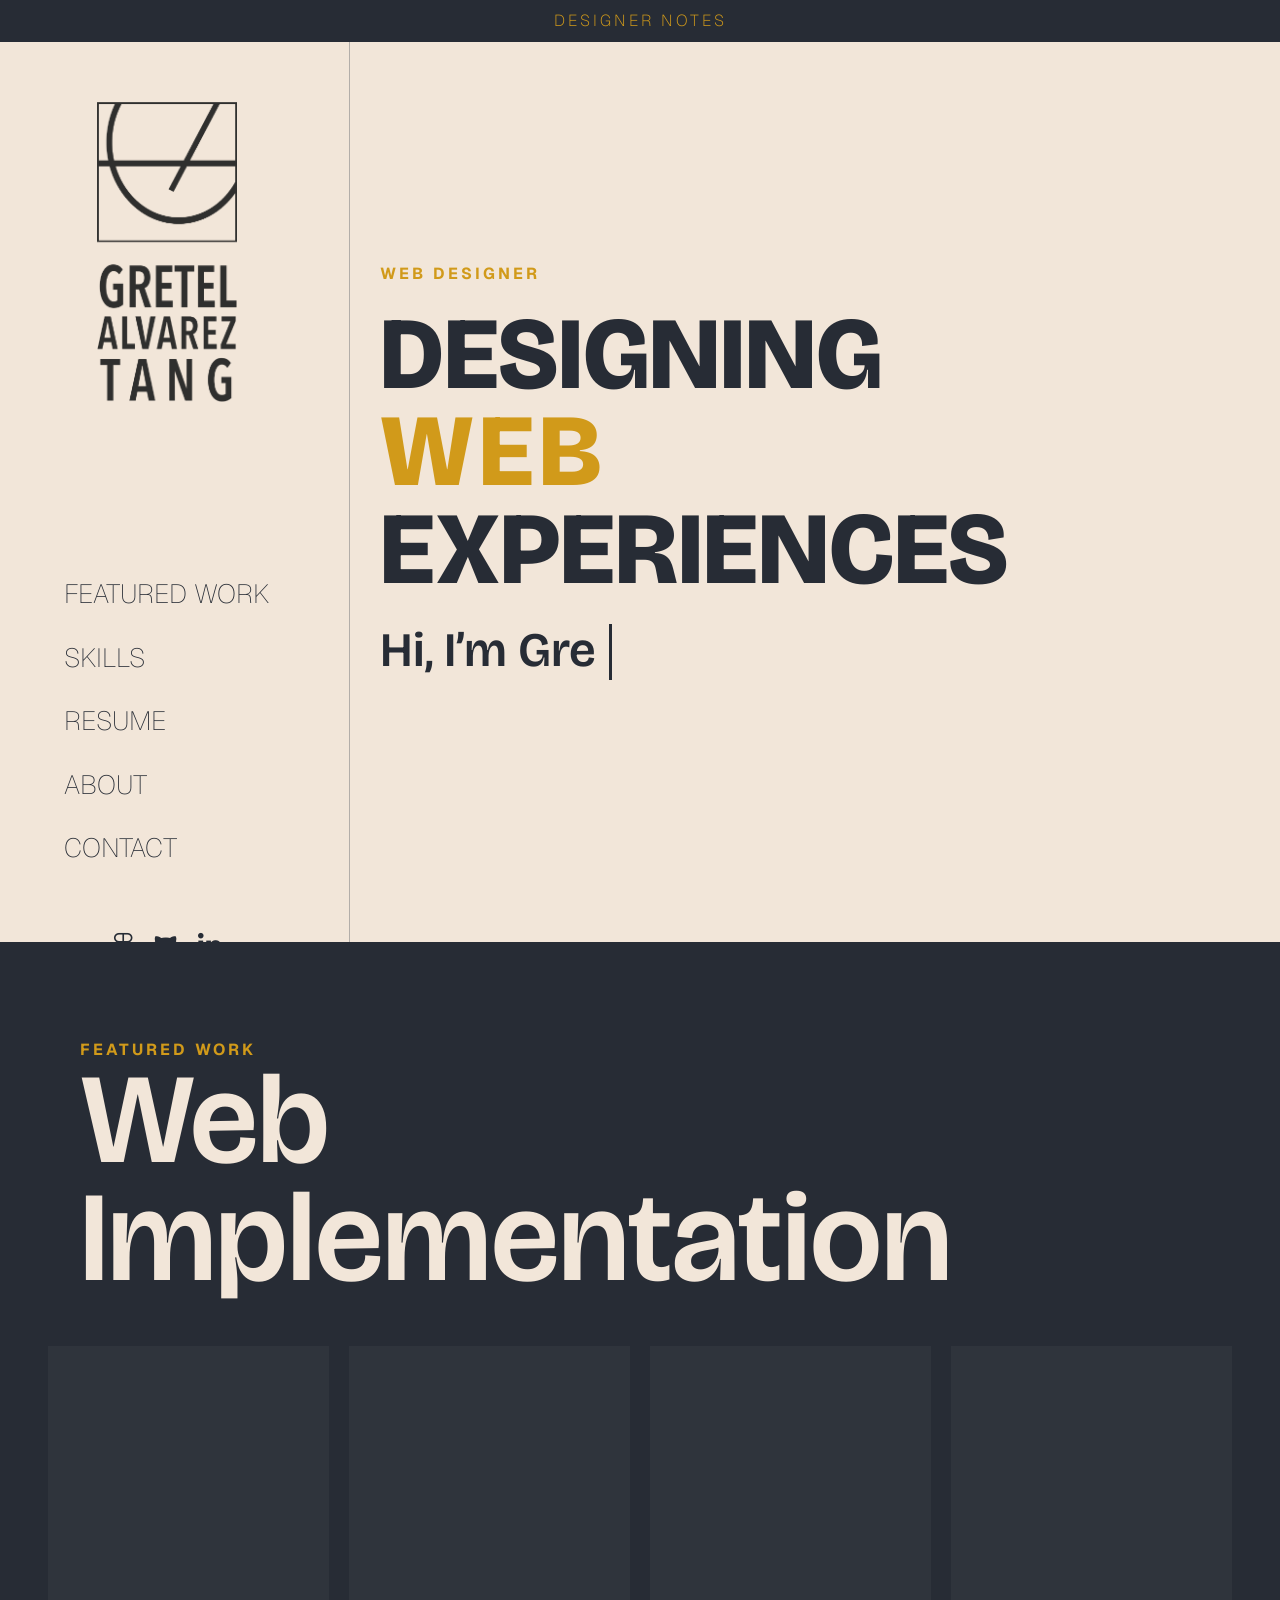
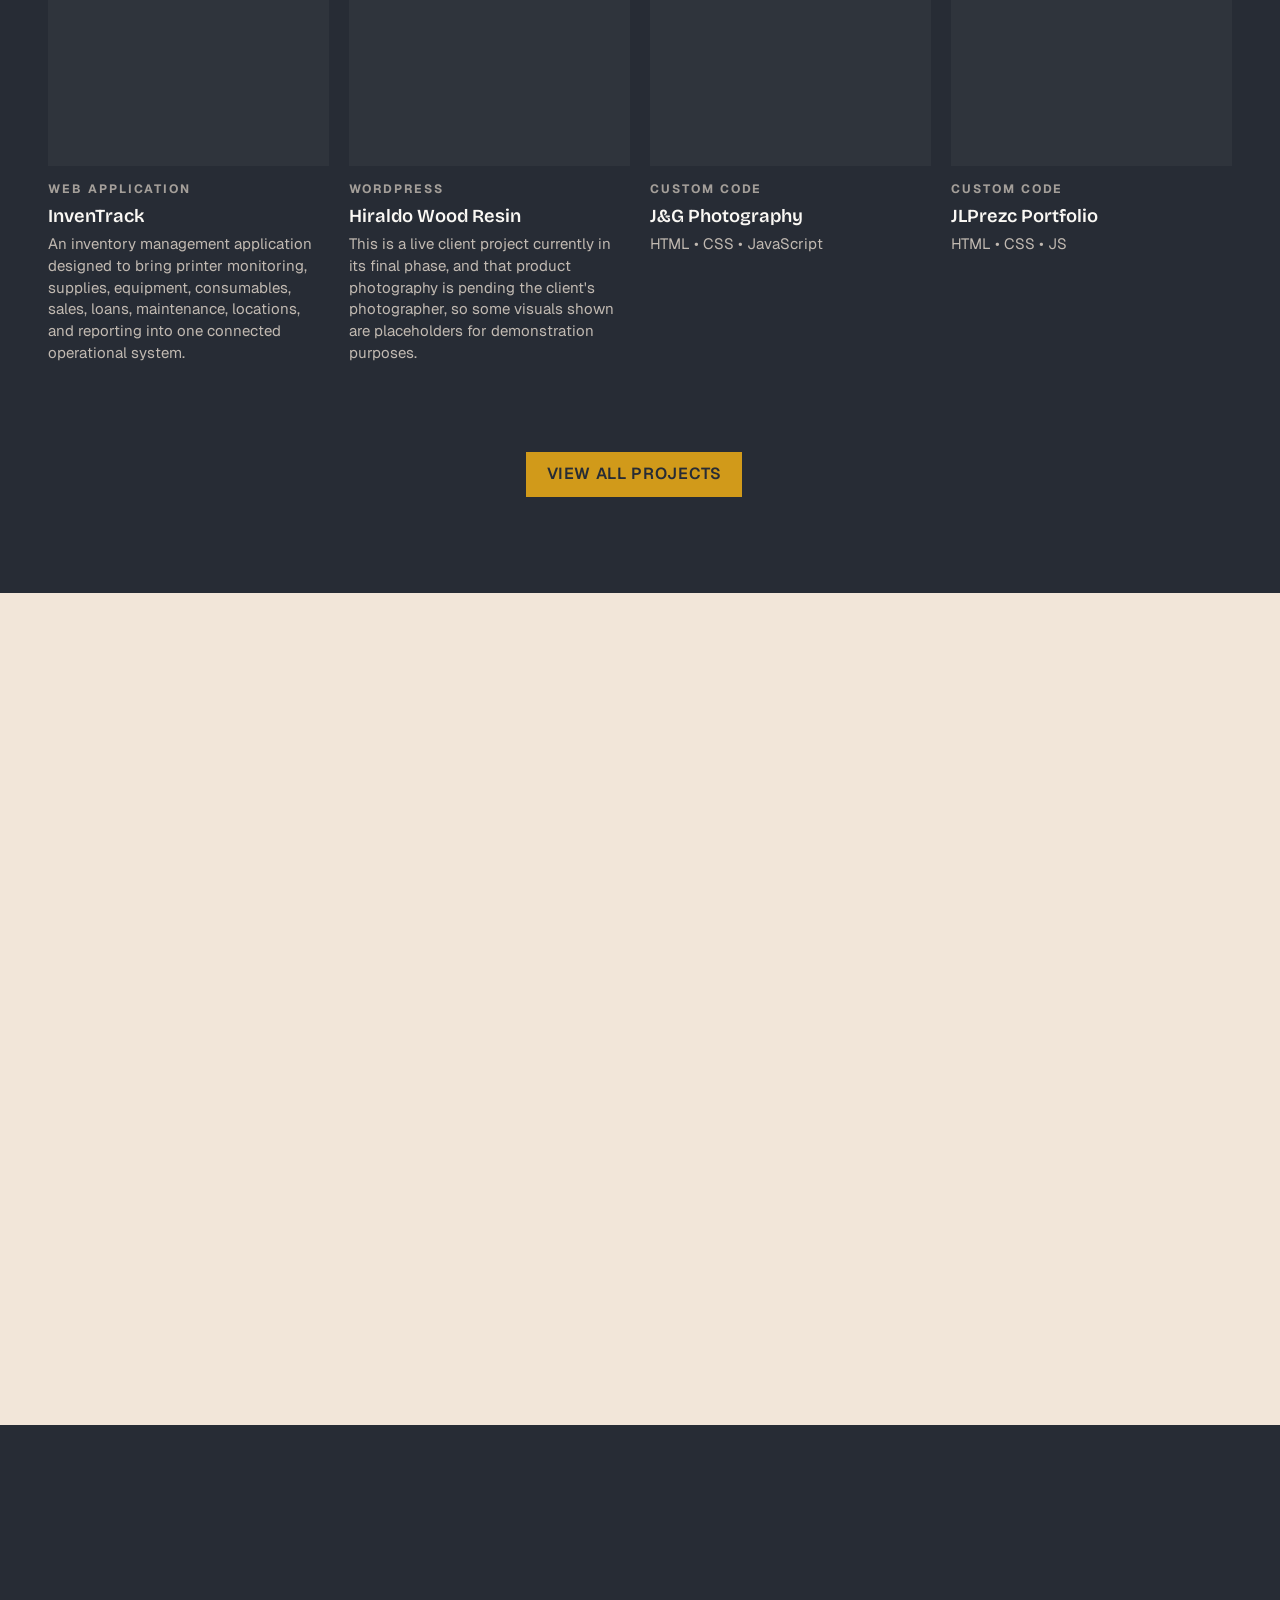
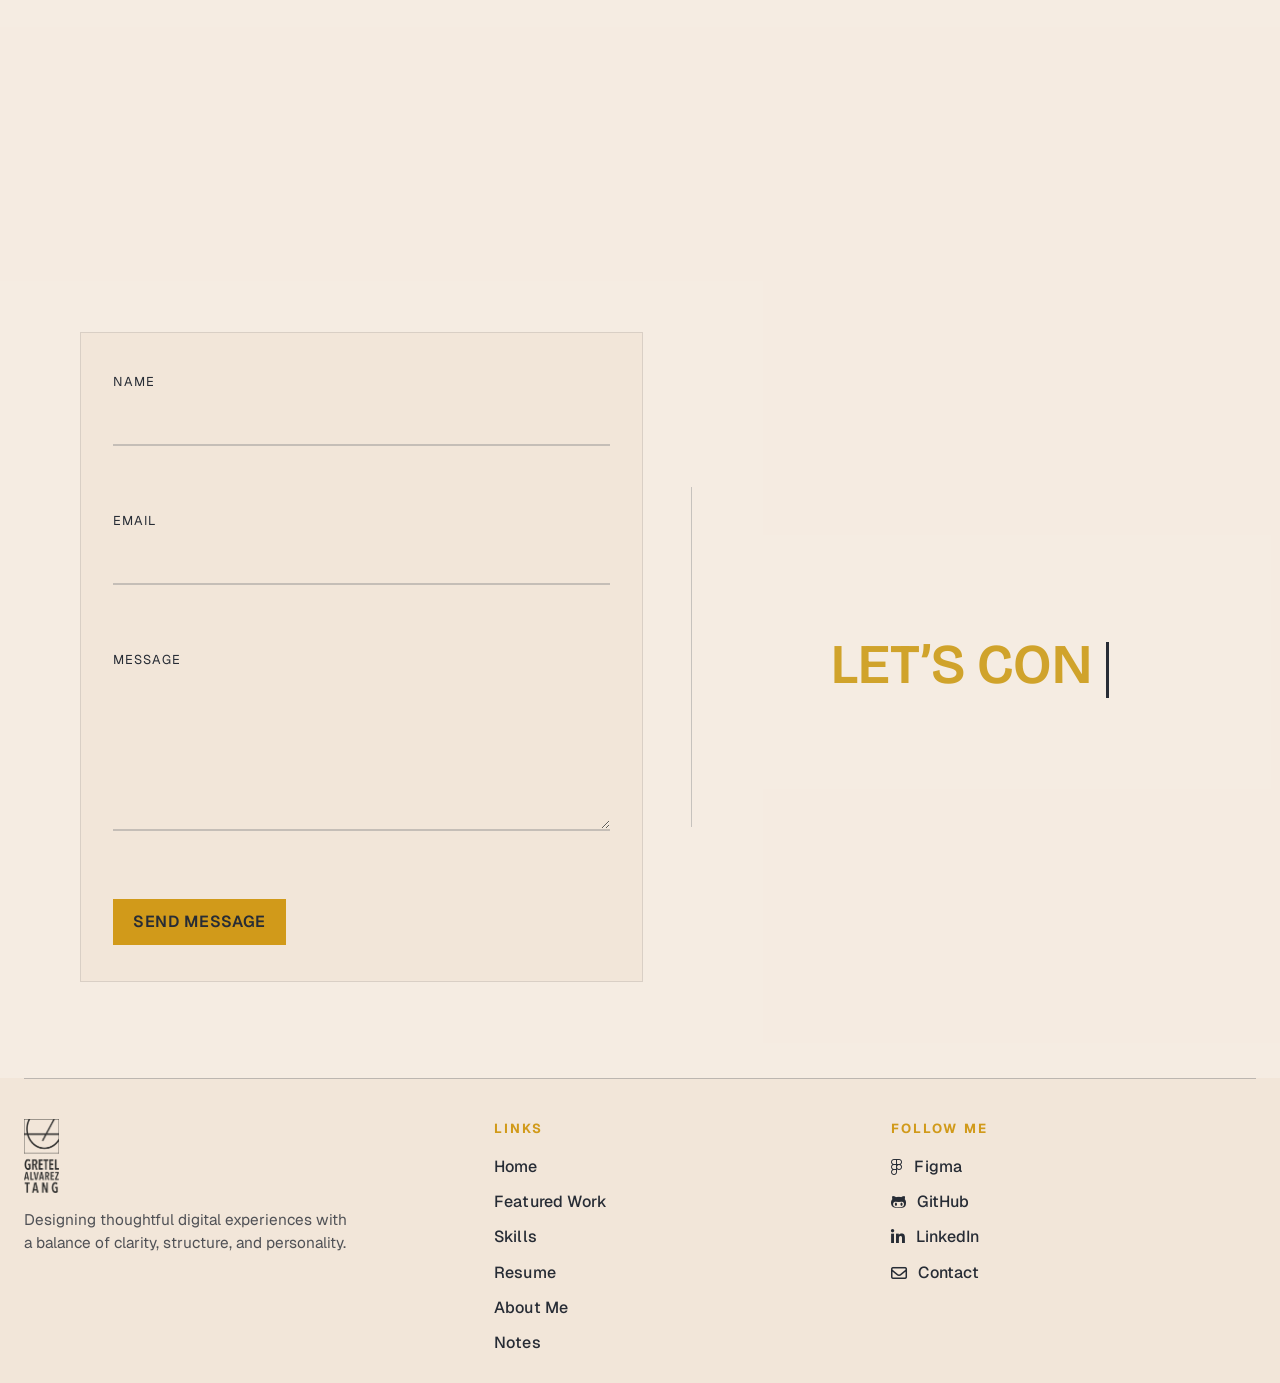
==== index.html @ 9202243c "testimonials" ====
<!DOCTYPE html>
<html lang="en">

<head>
  <meta charset="UTF-8" />
   <meta name="viewport" content="width=device-width, initial-scale=1.0" />
   <meta name="google-site-verification" content="RTpMOP6rSgO3T47Cy-ySAzgArwTyP1rlOGrGDDT1LrA" />
<!-- Google tag (gtag.js) -->
<script async src="https://www.googletagmanager.com/gtag/js?id=G-BYEHMP81Y0"></script>
<script>
  window.dataLayer = window.dataLayer || [];
  function gtag(){dataLayer.push(arguments);}
  gtag('js', new Date());

  gtag('config', 'G-BYEHMP81Y0');
</script>

  <title>Gretel Alvarez Tang - Graphic Designer Portfolio</title>
 

  <link href="https://cdn.jsdelivr.net/npm/bootstrap@5.3.3/dist/css/bootstrap.min.css" rel="stylesheet" />
  <link href="https://cdn.jsdelivr.net/npm/aos@2.3.4/dist/aos.css" rel="stylesheet">
  <link rel="stylesheet" href="https://cdnjs.cloudflare.com/ajax/libs/font-awesome/6.5.1/css/all.min.css">
  <link href="https://fonts.googleapis.com/css2?family=Courier+Prime&display=swap" rel="stylesheet">


  

  <link rel="preconnect" href="https://fonts.googleapis.com">
  <link rel="preconnect" href="https://fonts.gstatic.com" crossorigin>
  <link href="https://fonts.googleapis.com/css2?family=Bricolage+Grotesque:wght@400;600;700&family=Geist:wght@400;600;700&display=swap" rel="stylesheet">
  <link href="https://fonts.googleapis.com/css2?family=Karla:wght@400;600;700&family=Inconsolata:wght@400;600&display=swap" rel="stylesheet">
  <link rel="stylesheet" href="https://cdn.jsdelivr.net/npm/@fancyapps/ui/dist/fancybox.css">
  <link rel="stylesheet" href="styles.css" />


  <script>
    if (localStorage.getItem('theme') !== 'brand') {
      document.documentElement.classList.remove('brand-mode');
    } else {
      document.documentElement.classList.add('brand-mode');
    }
  </script>
</head> 

<body class="home-page">
   <div id="top_bar" class="py-2.5 px-6 ">
    <a href="d_notes.html" class="m_text d-flex max-w-7xl text-xs mx-auto flex items-center gap-4 justify-center"  id="link_note">
      designer notes
    </a>
  </div>

  <!-- Shared mobile / secondary header -->
  <div id="header-container"></div>
  
  <section id="intro" class="d-flex">
    <!-- Desktop-only sidebar -->
    <aside id="menu_dtk" data-aos="fade-right" data-aos-delay="500" aria-label="Homepage sidebar navigation">
      <div class="div_menu_home">
        <div id="logo_container" class="logo-mosaic ">
          <img class="logo-color" src="images/logo-color.png" alt="">
          <img id="img_logo" class="logo-base" src="images/logoBW.png" alt="Gretel Alvarez Tang logo">
          
        </div>

        <section class="sec_menu">
          <a class="nav-link m_text mosaic_btn" href="index.html?section=projects">Featured Work</a>
          <a class="nav-link m_text mosaic_btn" href="index.html?section=skills">skills</a>
          <a class="nav-link m_text mosaic_btn" href="resume.html">resume</a>
          <a class="nav-link m_text mosaic_btn" href="about.html">about</a>
          <a class="nav-link m_text mosaic_btn" href="index.html?section=contact">contact</a>
        </section>

        <div class="sec_menu22">
          <a class="nav-link m_text" href="https://figma.com/@gatang17" target="_blank" aria-label="Figma profile"><i class="fa-brands fa-figma"></i></a>
          <a class="nav-link m_text" href="https://github.com/gatang17" target="_blank" aria-label="GitHub profile"><i class="fa-brands fa-github-alt"></i></a>
          <a class="nav-link m_text" href="https://www.linkedin.com/in/grete88/" target="_blank" aria-label="LinkedIn profile"><i class="fa-brands fa-linkedin-in"></i></a>
        </div>
      </div>
    </aside>

    <div  data-aos="fade-up" data-aos-delay="500"  class="cont_index">
      <div class="con_hero">
        <div  class="con_hero_sub">
          <span class="text-xs my-4 uppercase">Web Designer</span>

          <h1 class="mb-4 softColor text-start hero-title">
            <span class="block">Designing</span>
            <span class="text-enfasis block">Web</span>
            <span class="block">Experiences</span>
          </h1>
          <div class="chat_hero softColor">
            <h2>
              <span id="typewriter_hero"></span>
              <span class="cursor"></span>
            </h2>
          </div>
        </div>
      </div>
    </div>
  </section>

  <!-- PROJECTS -->
  <section id="projects" class="content">
    <div class="projects-shell" data-aos="fade-up">

      <div class="section-split-head t-border" data-aos="fade-up">
        <div>
          <span class="text-xs uppercase">Featured Work</span>
          <h2 class="title">Web
            Implementation</h2>
        </div>
      
      </div>

      <div id="p_container">
        <div id="projects-grid" class="projects-featured-grid"></div>
      </div>

      <div class="projects-cta text-center">
        <a href="projects.html" class="projects-btn btn text-xs">View All Projects</a>
      </div>
    </div>
  </section>

  <!-- SKILLS -->
   <!--
  
  <section id="skills" class="content">
    <div class="t-border" data-aos="fade-up">
      <span class="text-xs uppercase">Skills</span>
      <h2 id="lnk_skills" class="title">My Tool Box</h2>
    </div>

    <div class="skills-grid">
      <div class="skill active" data-title="graphic">
        <div class="skill-overlay"></div>
        <div class="skill-inner"></div>
      </div>

      <div class="skill" data-title="html">
        <div class="skill-overlay"></div>
        <div class="skill-inner"></div>
      </div>

      <div class="skill" data-title="uiux">
        <div class="skill-overlay"></div>
        <div class="skill-inner"></div>
      </div>
    </div>
  </section>
-->


  <!-- THINKING BEHIND THE VISUAL -->
      <!--
  <section id="thinking" class="thinking-section content">
    <div class="thinking-inner">
      
      <div class="thinking-copy" data-aos="fade-up">
        <span class="text-xs uppercase">Beyond the interface</span>
        <h2>The thinking<br>behind the visual.</h2>
        <p>
          Every project begins with understanding, structure, and intention.
          I use research, hierarchy, visual direction, and small details to turn
          ideas into meaningful web experiences.
        </p>
      </div>
  
      <div class="thinking-process" data-aos="fade-up" data-aos-delay="100">
        <div class="process-step">
          <span>01</span>
          <h3>Understand</h3>
          <p>Research, goals, and the big picture.</p>
        </div>
  
        <div class="process-arrow">→</div>
  
        <div class="process-step">
          <span>02</span>
          <h3>Structure</h3>
          <p>Content, flow, and hierarchy.</p>
        </div>
  
        <div class="process-arrow">→</div>
  
        <div class="process-step">
          <span>03</span>
          <h3>Visualize</h3>
          <p>Look, feel, and interaction.</p>
        </div>
  
        <div class="process-arrow">→</div>
  
        <div class="process-step">
          <span>04</span>
          <h3>Refine</h3>
          <p>Testing, details, and final polish.</p>
        </div>
      </div>
  
      <div class="thinking-links" data-aos="fade-up" data-aos-delay="200">
        <a href="about.html" class="thinking-link">
          About Me <span>→</span>
        </a>
  
        <a href="resume.html" class="thinking-link">
          Resume <span>→</span>
        </a>
      </div>
  
    </div>
  </section>
-->
  
  <!-- VISUAL NOTES --> 
   <!--
  <section id="visual-notes" class="visual-notes-section content"> 
    <div class="visual-notes-shell" data-aos="fade-up"> 
      
      <div class="section-split-head visual-notes-head"> 
        <div class="section-title-wrap"> 
          <span class="text-xs uppercase">Supporting visual practice</span> 
          <h2 class="title">Visual Notes</h2> 
        </div> 
        <p>A small collection of typography, branding, photography, and graphic fragments that support my broader visual thinking.</p> 
      </div> 
  
      <div class="visual-notes-masonry"> 
        <a class="visual-note" href="images/visual/poster.png" data-fancybox="visual-notes" data-caption="Movie Poster 2027 Editorial Design Experimentation"> 
          <img src="images/visual/poster.png" alt="Derby poster design"> 
        </a> 
        <a class="visual-note" href="images/visual/quillpenpress-branding.jpg" data-fancybox="visual-notes" data-caption="Quill PenPress Branding Campaign Case Study"> 
          <img src="images/visual/quillpenpress-branding.jpg" alt="Quill PenPress branding detail"> 
        </a> 
        <a class="visual-note" href="images/visual/aurora-logo.jpg" data-fancybox="visual-notes" data-caption="Aurora Wellness Center Branding Campaign Case Study"> 
          <img src="images/visual/aurora-logo.jpg" alt="Aurora logo system"> 
        </a> 
        <a class="visual-note" href="images/visual/photo-study.jpg" data-fancybox="visual-notes" data-caption="Architectural Photography Study"> 
          <img src="images/visual/photo-study.jpg" alt="Photography study"> 
        </a> 
        <a class="visual-note" href="images/visual/letter_poster.jpg" data-fancybox="visual-notes" data-caption="Typographical Poster for Aktiv Grotesk Typeface"> 
          <img src="images/visual/letter_poster.jpg" alt="Typography poster"> 
        </a> 
      </div> 
  
      <div class="projects-cta text-center">
        <a href="https://www.behance.net/gatang"  target="_blank" class="projects-btn btn text-xs">whant to see more? ...</a>
      </div>
    </div> 
  </section>
-->

<!-- ==================================================
     SERVICES
================================================== -->
<section id="services" class="services-section content">
  <div class="section-shell" data-aos="fade-up">

      <div class="services-heading">

          <div class="services-title-wrap">
              <span class="text-xs uppercase">Services</span>
              <h2 class="title">How I Can Help</h2>
          </div>

          <p class="section-intro">
              From early structure to final implementation, I design
              websites with a balance of visual identity, usability,
              and purpose.
          </p>

      </div>


      <div class="services-grid">

          <!-- WEB DESIGN -->
          <article class="service-item">

              <div class="service-top">

                  <div class="service-icon">
                      <i class="fa-regular fa-window-maximize"
                         aria-hidden="true"></i>
                  </div>

                  <span class="service-number text-xs uppercase">
                      01
                  </span>

              </div>

              <h3>Web Design</h3>

              <p>
                  User-focused website design with clear visual
                  hierarchy, responsive layouts, and a strong
                  connection between brand and experience.
              </p>

              <ul>
                  <li>UI Design</li>
                  <li>Responsive Design</li>
                  <li>Visual Systems</li>
              </ul>

          </article>


          <!-- WEB IMPLEMENTATION -->
          <article class="service-item">

              <div class="service-top">

                  <div class="service-icon">
                      <i class="fa-solid fa-code"
                         aria-hidden="true"></i>
                  </div>

                  <span class="service-number text-xs uppercase">
                      02
                  </span>

              </div>

              <h3>Web Implementation</h3>

              <p>
                  Taking approved designs into functional,
                  responsive websites using the platform or
                  development approach that best fits the project.
              </p>

              <ul>
                  <li>Custom Code</li>
                  <li>WordPress</li>
                  <li>Webflow</li>
              </ul>

          </article>


          <!-- UX / STRUCTURE -->
          <article class="service-item">

              <div class="service-top">

                  <div class="service-icon">
                      <i class="fa-solid fa-sitemap"
                         aria-hidden="true"></i>
                  </div>

                  <span class="service-number text-xs uppercase">
                      03
                  </span>

              </div>

              <h3>UX &amp; Website Structure</h3>

              <p>
                  Planning navigation, content hierarchy, and user
                  flows so the website is not only visually strong,
                  but clear and easy to use.
              </p>

              <ul>
                  <li>Site Structure</li>
                  <li>User Flows</li>
                  <li>Content Hierarchy</li>
              </ul>

          </article>

      </div>

  </div>
</section>



<!-- ==================================================
   PROCESS
================================================== -->
<section id="process" class="process-section content">

  <div class="section-shell" data-aos="fade-up">

      <div class="process-heading">

          <div class="process-title-wrap">

              <span class="text-xs uppercase">
                  Process
              </span>

              <h2 class="title">
                  From idea<br>
                  to experience.
              </h2>

          </div>

          <p class="section-intro">
              I like to understand the problem before deciding how
              it should look. My process moves from structure and
              intention into design, implementation, and refinement.
          </p>

      </div>


      <div class="process-grid">

          <!-- 01 DISCOVER -->
          <article class="process-step">

              <div class="process-marker">
                  <span>01</span>
              </div>

              <div class="process-icon">
                  <i class="fa-solid fa-magnifying-glass"
                     aria-hidden="true"></i>
              </div>

              <h3>Discover</h3>

              <p>
                  Understand the goals, audience, content, and
                  project needs before deciding on a visual
                  direction.
              </p>

          </article>


          <!-- 02 STRUCTURE -->
          <article class="process-step">

              <div class="process-marker">
                  <span>02</span>
              </div>

              <div class="process-icon">
                  <i class="fa-solid fa-diagram-project"
                     aria-hidden="true"></i>
              </div>

              <h3>Structure</h3>

              <p>
                  Organize navigation, hierarchy, content, and
                  user flows to create a clear foundation for
                  the experience.
              </p>

          </article>


          <!-- 03 DESIGN -->
          <article class="process-step">

              <div class="process-marker">
                  <span>03</span>
              </div>

              <div class="process-icon">
                  <i class="fa-solid fa-pen-ruler"
                     aria-hidden="true"></i>
              </div>

              <h3>Design</h3>

              <p>
                  Develop the visual direction through typography,
                  color, layout, responsive behavior, and interface
                  decisions.
              </p>

          </article>


          <!-- 04 IMPLEMENT -->
          <article class="process-step">

              <div class="process-marker">
                  <span>04</span>
              </div>

              <div class="process-icon">
                  <i class="fa-solid fa-code"
                     aria-hidden="true"></i>
              </div>

              <h3>Implement</h3>

              <p>
                  Bring the approved design into a functional
                  website using the platform or development
                  approach suited to the project.
              </p>

          </article>


          <!-- 05 REFINE -->
          <article class="process-step">

              <div class="process-marker">
                  <span>05</span>
              </div>

              <div class="process-icon">
                  <i class="fa-solid fa-sliders"
                     aria-hidden="true"></i>
              </div>

              <h3>Refine</h3>

              <p>
                  Test, adjust, simplify, and polish the final
                  experience across devices before launch.
              </p>

          </article>

      </div>

  </div>

</section>



<!-- ==================================================
   KIND WORDS
================================================== -->
<section id="kind-words" class="kind-words-section content">

  <div class="section-shell" data-aos="fade-up">

      <div class="kind-words-heading">

          <div class="kind-words-title-wrap">

              <span class="text-xs uppercase">
                  Kind Words
              </span>

              <h2 class="title">
                  A few words from<br>
                  people I've worked with.
              </h2>

          </div>

       

      </div>


      <div class="testimonials-grid">

          <!-- TESTIMONIAL 01 -->
          <article class="testimonial">

              <div class="testimonial-top">

                  <i class="fa-solid fa-quote-left"
                     aria-hidden="true"></i>

                  <span class="text-xs uppercase">
                      Client Feedback
                  </span>

              </div>

              <blockquote>
                It has been a pleasure using Gretel's service. 
                She listened to all of my ideas and requests, 
                and gave me advice on how to get better results for my business. 
                I'd give her more than 5 stars. 
                Thank you! I will be contacting her for my upcoming projects.
              </blockquote>

              <footer>

                  <strong class="text-xs uppercase">
                      J. Lobaina
                  </strong>

                  <span>
                      Manager / Handyman DMD
                  </span>

              </footer>

          </article>


          <!-- TESTIMONIAL 02 -->
          <article class="testimonial">

              <div class="testimonial-top">

                  <i class="fa-solid fa-quote-left"
                     aria-hidden="true"></i>

                  <span class="text-xs uppercase">
                      Client Feedback
                  </span>

              </div>

              <blockquote>
                Gretel is very dedicated to her work. 
                She brings creative ideas, but always with the business goal in mind. 
                She listened to what I needed for my portfolio, and the result reflects my style as a photographer. 
                I recommend her.
              </blockquote>

              <footer>

                  <strong class="text-xs uppercase">
                      JL. Cespedes
                  </strong>

                  <span>
                      Manager / J&G Photography
                  </span>

              </footer>

          </article>


          <!-- TESTIMONIAL 03 -->
         <!--
           <article class="testimonial">

              <div class="testimonial-top">

                  <i class="fa-solid fa-quote-left"
                     aria-hidden="true"></i>

                  <span class="text-xs uppercase">
                      Client Feedback
                  </span>

              </div>

              <blockquote>
                  Testimonial goes here. This space can be used
                  when you have a third real testimonial.
              </blockquote>

              <footer>

                  <strong class="text-xs uppercase">
                      Client Name
                  </strong>

                  <span>
                      Role / Organization
                  </span>

              </footer>

          </article>

      </div>

  </div>-->

</section>

  <!-- CONTACT -->
  <section id="contact" class="content">
    <div class="t-border" data-aos="fade-up">
      <span class="text-xs uppercase">Contact</span>
      <h2 class="title">Have a project in mind?</h2>
    </div>

    <div class="wrap_form d-flex justify-content-center align-items-center gap-5">
      <div class="contForm">
        <form id="contactForm" action="https://formsubmit.co/gretelalvareztang@gmail.com" method="POST" class="col contact-card">
          <div class="col">
            <label for="name">Name</label>
            <input type="text" id="name" name="name" placeholder=" " required>
            <input type="text" name="_honey" style="display:none">
          </div>

          <div class="col">
            <label for="email">Email</label>
            <input type="email" id="email" name="email" placeholder=" " required>
          </div>

          <div class="col">
            <label for="message">Message</label>
            <textarea id="message" name="message" placeholder=" " required></textarea>
          </div>

          <div class="contact-actions d-flex justify-content-start">
            <button type="submit" class="projects-btn btn text-xs contact-submit">
              Send Message
            </button>
          </div>

          <input type="hidden" name="_captcha" value="false">
          <input type="hidden" name="_template" value="table">
          <input type="hidden" name="_subject" value="New portfolio inquiry">
        </form>
      </div>

      <span class="line contact-divider"></span>

      <div class="chat contact-side-copy">
        <h2>
          <span id="typewriter"></span>
          <span class="cursor"></span>
        </h2>
      </div>
    </div>
  </section>

  <!-- POPUP -->
  <div class="popup" id="pop_up" aria-hidden="true">
    <div class="innerpop thank-you-card">
      <button class="closeBtn" type="button" onclick="closePopup()" aria-label="Close message">
        <i class="fa-solid fa-xmark"></i>
      </button>

      <div class="thank-you-brand">
        <img src="images/logoBW.png" alt="Gretel Alvarez Tang logo" id="btn_logo" onclick="closePopup()">
      </div>

      <p class="thank-you-kicker">Message sent</p>
      <h3>Thank you for reaching out.</h3>
      <p>I received your message and I will get back to you as soon as possible.</p>
    </div>
  </div>

  <div id="footer-container"></div>

  <div id="mobile-menu-btn">
    <a href="javascript:void(0)" data-section="intro" onclick="goToSection(this)">
      <i class="fa-solid fa-circle-arrow-up"></i>
    </a>
  </div>

  <div class="fade-overlay" id="fade-overlay"></div>

  <script src="https://cdn.jsdelivr.net/npm/aos@2.3.4/dist/aos.js"></script>
  <script>
    AOS.init({
      duration: 800,
      once: true
    });
  </script>

  <script src="https://cdn.jsdelivr.net/npm/bootstrap@5.3.3/dist/js/bootstrap.bundle.min.js"></script>
  <script src="https://cdn.jsdelivr.net/npm/@fancyapps/ui/dist/fancybox.umd.js"></script>

  <script src="js/script.js"></script>

  <script>
    window.dataLayer = window.dataLayer || [];
    function gtag(){dataLayer.push(arguments);}
    gtag('js', new Date());  
    gtag('config', 'G-BYEHMP81Y0');
  </script>
 </body>

</html>
---- styles.css ----
/* =============================
   1. VARIABLES + BASE
============================= */

:root {
  --font-heading: 'Bricolage Grotesque', system-ui, -apple-system, BlinkMacSystemFont, 'Segoe UI', Roboto, sans-serif;
  --font-body: 'Geist', system-ui, -apple-system, BlinkMacSystemFont, 'Segoe UI', Roboto, sans-serif;
  --color-font-body: #272c35;
  --background-color: #f2e6d9;
  --background-soft: #efe2d2;
  --background-deep: #e7d7c4;
  --primary-yellow: #d19a1a;
  --primary-yellow-soft: #e0b451;
  --soft-color: #272c35;
  --soft-color-2: #3f4550;
  --hairline-color: #3f4550;
  --white-soft: #faf8f4;
  --overlay-dark: rgba(39, 44, 53, 0.68);
  --sidebar-width: 300px;
  --topbar-height: 42px;
}

html {
  scroll-behavior: smooth;
}

*,
*::before,
*::after {
  box-sizing: border-box;
}
.fancybox__container {
  z-index: 999999 !important;
}

body {
  min-height: 100vh;
  width: 100%;
  margin: 0;
  display: flex;
  flex-direction: column;
  overflow-x: hidden;
  scrollbar-width: none;
  background-color: var(--background-color);
  color: var(--color-font-body);
  font-family: var(--font-body) !important;
  -webkit-font-smoothing: antialiased;
  -moz-osx-font-smoothing: grayscale;
}

.breadcrumb-nav {
  width: 100%;
  padding: 0 3rem;
  margin: 1rem auto 0;
  font-size: 12px;
  text-transform: uppercase;
  letter-spacing: 0.08em;
  color: rgba(39, 44, 53, 0.52);
}

.breadcrumb-nav a {
  color: var(--soft-color);
}

.breadcrumb-nav span {
  color: var(--primary-yellow);
}

#breadcrumb a:hover {
  text-decoration: underline;
}


img {
  display: block;
  max-width: 100%;
}

a {
  color: inherit;
  text-decoration: none;
}

h1,
h2,
h3,
h4,
h5,
h6 {
  margin: 0;
  font-family: var(--font-heading);
}

h1 {
  font-size: clamp(2.5rem, 10vw, 5.6rem);
  font-weight: 900;
  line-height: 0.95;
  text-transform: uppercase;
  overflow-wrap: normal;
  word-break: keep-all;
}

h2 {
  font-size: clamp(2rem, 7vw, 3.5rem);
  font-weight: 600;
  overflow-wrap: normal;
  word-break: keep-all;
}

h3 {
  font-size: clamp(1.5rem, 4vw, 2.5rem);
  text-transform: uppercase;
  overflow-wrap: normal;
  word-break: keep-all;
}

h4 {
  font-size: clamp(1.1rem, 2.5vw, 1.45rem);
  text-transform: capitalize;
  overflow-wrap: normal;
  word-break: keep-all;
}

h5 {
  font-size: 0.9rem;
}

p,
li {
  font-size: 18px;
  line-height: 1.55;
  overflow-wrap: normal;
  word-break: normal;
  hyphens: none;
}

.title {
  font-size: clamp(1.75rem, 10vw, 8rem);
  line-height: 0.92;
}

/* =============================
   2. UTILITIES
============================= */
.col-6 > a {
  display: inline-block;
  width: fit-content;
}

#btn_menu {
  background: none;
  border: none;
  padding: 0;
  cursor: pointer;
}

#iconm {
  font-size: 2rem;
  color: var(--hairline-color);
}

#iconm:active {
  transform: scale(1.25);
  color: var(--primary-yellow);
}

.navMenu {
  position: fixed;
  top: 0;
  right: 0;
  width: 60vw;
  height: 100vh;
  background: var(--soft-color);
  opacity: 0.95;
  display: flex;
  flex-direction: column;
  gap: 2rem;
  padding: 4rem 2rem;
  transform: translateX(100%);
  transition: transform 0.3s ease;
  z-index: 9999;
}

.navMenu.open {
  transform: translateX(0);
}

body.menu-open {
  overflow: hidden;
}

.text-xs {
  font-size: 1rem;
  letter-spacing: 3px;
  line-height: 1rem;
  color: var(--primary-yellow);
  font-weight: 700;
}

.text-muted-foreground {
  color: #8c8c8c;
}

.uppercase {
  text-transform: uppercase;
}

.text-enfasis {
  color: var(--primary-yellow);
  letter-spacing: 0.05em;
}

.softColor {
  color: var(--soft-color);
}

.block {
  display: block;
}

.content {
  min-height: fit-content;
  padding: 6rem 0;
  scroll-margin-top: 1rem;
}

.line {
  width: 1px;
  background-color: rgba(63, 69, 80, 0.25);
}

.section-intro {
  max-width: 700px;
  margin-top: 1.2rem;
}

.t-border {
  width: min(1440px, 100%);
  max-width: none;
  margin: 0 auto;
  padding: 0 5rem;
}

.secondary-main {
  width: min(1200px, calc(100% - 3rem));
  margin: 0 auto;
}

.secondary-hero {
  width: 100vw;
  margin-left: calc(50% - 50vw);
  padding: 2rem 3rem 3rem;

  background-image: url(images/projects/personal/backgound-1.png);
  background-position: center;
  background-size: cover;
}

.projects-hero {
  width: 100%;
  margin-bottom: 4rem;
}

.project-hero-card {
  display: grid;
  grid-template-columns: 1.2fr 1fr;
  gap: 2rem;
  align-items: center;
}

.project-hero-card img {
  width: 100%;
  height: 100%;
  object-fit: cover;
}

.project-hero-content h2 {
  font-size: 2.5rem;
  margin-bottom: 1rem;
}

.project-hero-content p {
  opacity: 0.7;
}

.projects-archive-grid {
  display: grid;
  grid-template-columns: repeat(2, 1fr);
  gap: 2rem;
}

.secondary-hero-copy {
  max-width: 760px;
  margin-top: 1.5rem;
  color: rgba(39, 44, 53, 0.82);
}

.secondary-divider {
  width: 100%;
  margin-top: 2rem;
  border-top: 1px solid rgba(63, 69, 80, 0.35);
}

.secondary-page .content {
  padding-top: 3rem;
}

/* =============================
   3. GLOBAL INTERACTIONS + ANIMATIONS
============================= */

button:hover,
a:hover,
.project-card:hover,
.archive-card:hover {
  cursor: pointer;
}

@keyframes blink {
  50% {
    background: transparent;
  }
}

@keyframes mosaicOut {
  to {
    opacity: 0;
  }
}

/* =============================
   4. REUSABLE COMPONENTS
============================= */

.btn {
  margin: 24px 12px 0 0;
  padding: 0.85rem 1.2rem;
  border: 1px solid rgba(39, 44, 53, 0.2);
  border-radius: 0;
  font-weight: 600;
  text-transform: uppercase;
  letter-spacing: 0.04em;
  background: transparent;
  --bs-btn-color: var(--soft-color) !important;
}

.btn:hover {
  border-color: var(--soft-color);
}



.mosaic_btn {
  position: relative;
  z-index: 2;
  overflow: hidden;
  border: none;
  text-transform: uppercase;
  font-weight: 700;
  transition: color 0.5s, letter-spacing 0.35s ease;
}

.mosaic_btn .line {
  position: absolute;
  z-index: 1;
  width: 2px;
  height: 50px;
  transform: scaleY(1);
  transition: transform 0.5s linear, top 1s linear, bottom 1s linear;
}

.mosaic_btn .line.top {
  top: 0;
  transform-origin: bottom;
}

.mosaic_btn .line.bottom {
  top: auto;
  bottom: 0;
  transform-origin: top;
}

/* =============================
   5. HEADER + TOP BAR
============================= */

#top_bar {
  display: flex;
  align-items: center;
  justify-content: center;
  min-height: var(--topbar-height);
  padding: 10px;
  background-color: var(--soft-color);
}

#link_note {
  font-weight: 200 !important;
  color: var(--primary-yellow);
}
#header-container {
  width: 100%;
  border-bottom: 1px solid #808080;
  background: var(--background-color);
  position: sticky;
  top: 0;
  z-index: 100;
}

/* específicamente el header inyectado */
#header-container > header {
  width: 100%;
  min-height: 100px;

  margin: 0; /* elimina el margin negativo de .row */
  padding: 10px 40px;

  display: flex;
  align-items: center;

  background: var(--background-color);
}

/* tamaño estable, NO vh */
#header-container #img_logoh {
  height: 70px;
  width: auto;
  display: block;
}

header { 
  position: sticky;
  top: 0;
  z-index: 100;
  background: var(--background-color);
  padding: 10px 40px;
}

#img_logoh {
  height: 5vh;
  width: auto;
}

.navbar,
.navbar-toggler {
  border: transparent;
}

/* =============================
   6. FOOTER
============================= */

#footer-container {
  width: 100%;
  margin-top: auto;
  padding: 0rem 1.5rem 0.75rem;
}

.site-footer {
  display: grid;
  grid-template-columns: 1.2fr 1fr 1fr;
  gap: 2rem;
  width: 100%;
  padding: 2.5rem 0 1rem;
  border-top: 1px solid rgba(63, 69, 80, 0.3);
}

.footer-brand-block,
.footer-nav-block,
.footer-social-block {
  display: flex;
  flex-direction: column;
}

.footer-logo-link img {
  width: auto;
  max-height: 74px;
  margin-bottom: 1rem;
}

.footer-signoff {
  max-width: 330px;
  font-size: 0.96rem;
  line-height: 1.5;
  color: rgba(39, 44, 53, 0.8);
}

.footer-label {
  margin-bottom: 1rem;
  font-size: 0.82rem;
  font-weight: 700;
  letter-spacing: 0.16em;
  text-transform: uppercase;
  color: var(--primary-yellow);
}

.footer-links,
.footer-social-text {
  display: flex;
  flex-direction: column;
  gap: 0.7rem;
  text-transform: capitalize;
}

.footer-links a,
.footer-social-text a {
  width: fit-content;
  font-size: 1rem;
  font-weight: 500;
  letter-spacing: 0.01em;
  color: var(--soft-color);
  transition: transform 0.25s ease, color 0.25s ease;
}

.footer-social-text a {
  display: inline-flex;
  align-items: center;
  gap: 0.7rem;
}

.footer-links a:hover,
.footer-social-text a:hover {
  color: var(--primary-yellow);
  transform: translateX(3px);
}

.footer-icons {
  display: none;
}

/* =============================
   7. DESIGNER NOTES PAGE
============================= */

.dnotes {
  padding: 2rem 0;
}
.diag-img{
  height: 400px!important;
}

/* =============================
   DESIGNER NOTES REFINEMENT
   Only affects d_notes.html
============================= */

.notes-page-body .secondary-hero {
  padding-bottom: 4rem;
}

.notes-page-body .secondary-hero-copy {
  max-width: 700px;
}

.notes-page-body .notes-meta-layout {
  display: grid;
  grid-template-columns: minmax(220px, 320px) minmax(320px, 560px);
  column-gap: clamp(4rem, 9vw, 11rem);
  row-gap: 2rem;
  align-items: start;
  width: min(100%, 980px);
  margin-top: 1.3rem;
}

.notes-page-body .notes-meta-card {
  min-width: 0;
}

.notes-page-body .notes-meta-card-right {
  max-width: 560px;
}
.notes-page-body .diagram-column,
.notes-page-body .sketch-stack {
  display: grid;
  gap: 2rem;
}

.notes-page-body .diag-card {
  padding: 1.75rem;
  background: rgba(255, 255, 255, 0.12);
  border: 1px solid rgba(63, 69, 80, 0.08);
  backdrop-filter: blur(4px);
}

.notes-page-body .diag-card h3 {
  margin-bottom: 0.8rem;
  font-size: 1rem;
  letter-spacing: 0.04em;
}

.notes-page-body .diag-card p {
  max-width: 58ch;
  font-size: 0.95rem;
  line-height: 1.55;
}

.notes-page-body .diag-img {
  width: 100%;
  max-width: 100%;
  height: auto;
  margin: 1rem auto 0;
  object-fit: contain;
}

.notes-page-body .sketch-card .diag-img {
  max-height: 320px;
}

.notes-page-body .diagram-svg {
  max-width: 100%;
  margin: 2rem auto 0;
  opacity: 0.8;
}

.notes-page-body .diagram-svg svg {
  width: 100%;
  height: auto;
  display: block;
}

/* image used for the navigation/menu explanation */
.notes-page-body .diagram-column .diag-card:first-child .diag-img {
  max-height: 520px;
  object-fit: contain;
}

/* 404 card image */
.notes-page-body .sketch-stack .diag-card:last-child .diag-img {
  max-height: 360px;
  object-fit: contain;
}

/* responsive */

/* responsive */
@media (max-width: 900px) {
  .notes-page-body .notes-meta-layout {
    grid-template-columns: 1fr;
    width: min(680px, 100%);
    gap: 1.25rem;
  }

  .notes-page-body .notes-meta-card-right {
    max-width: 100%;
  }

  .notes-page-body #notes_intent,
  .notes-page-body #notes_decisions {
    max-width: 100%;
  }
}

@media (max-width: 520px) {
  .notes-page-body #sec_diag {
    width: calc(100% - 1.5rem);
    gap: 1.25rem;
  }

  .notes-page-body .diagram-column,
  .notes-page-body .sketch-stack {
    gap: 1.25rem;
  }

  .notes-page-body .diag-card h3 {
    font-size: 0.95rem;
  }

  .notes-page-body .diag-card p {
    font-size: 0.9rem;
  }
}

.notes-page-body .diagram-svg svg {
  width: 100%;
  height: auto;
  display: block;
}

/* image used for the navigation/menu explanation */
.notes-page-body .diagram-column .diag-card:first-child .diag-img {
  max-height: 520px;
  object-fit: contain;
}

/* 404 card image */
.notes-page-body .sketch-stack .diag-card:last-child .diag-img {
  max-height: 360px;
  object-fit: contain;
}

/* responsive */
@media (max-width: 900px) {
  .notes-page-body #sec_diag {
    grid-template-columns: 1fr;
    width: min(720px, calc(100% - 2rem));
    margin-top: 3rem;
  }

  .notes-page-body .diag-card {
    padding: 1.25rem;
  }

  .notes-page-body .sketch-card .diag-img,
  .notes-page-body .diagram-column .diag-card:first-child .diag-img,
  .notes-page-body .sketch-stack .diag-card:last-child .diag-img {
    max-height: none;
  }
}

@media (max-width: 520px) {
  .notes-page-body #sec_diag {
    width: calc(100% - 1.5rem);
    gap: 1.25rem;
  }

  .notes-page-body .diagram-column,
  .notes-page-body .sketch-stack {
    gap: 1.25rem;
  }

  .notes-page-body .diag-card h3 {
    font-size: 0.95rem;
  }

  .notes-page-body .diag-card p {
    font-size: 0.9rem;
  }
}
/* =============================
   8. HOME / INTRO / HERO
============================= */

#intro {
  display: block;
  position: relative;
  min-height: 100vh;
  overflow: hidden;
  background-position: top;
  background-image: url(/images/projects/personal/backgound-1.png);
  background-size: cover;
  background-repeat: no-repeat;
}

.home-page .cont_index {
  position: relative;
  display: flex;
  align-items: center;
  justify-content: left;
  min-height: calc(100vh - var(--topbar-height));
  background-position: center;
  background-repeat: no-repeat;
  background-size: cover;
}

.con_hero {
  display: grid;
  grid-template-columns: minmax(0, 50%) 10%;
  grid-auto-rows: min-content;
  align-content: flex-end;
  justify-content: start;
  gap: 50px;
  width: 100%;
  padding: clamp(20px, 5vw, 3rem);
}

.con_hero_sub {
  position: relative;
  z-index: 1;
  display: grid;
  justify-items: left;
  max-width: 760px;
  padding: 2rem;
  text-align: left;
}

.con_hero_sub h1 {
  font-size: clamp(2.25rem, 8vw, 10rem);
}

.chat_hero {
  min-height: 120px;
}

.chat_hero h2 {
  font-size: clamp(1rem, 5vw, 3rem);
}

#typewriter_hero {
  white-space: normal;
  word-break: break-word;
}

.hero_text {
  z-index: 1;
  max-height: 800px;
  font-weight: 900;
  text-align: left;
  text-transform: uppercase;
}


/* ==================================================
   SERVICES / PROCESS / KIND WORDS
================================================== */


/* ==================================================
   SHARED
================================================== */

.section-shell {
  width: min(1200px, calc(100% - 4rem));
  margin: 0 auto;
}

.section-intro {
  margin: 0;
  max-width: 520px;
  font-size: 1rem;
  line-height: 1.75;
}


/* ==================================================
 SERVICES
================================================== */

.services-section {
  padding: 7rem 0;
  background: var(--background-color);
  color: var(--soft-color);
}

.services-heading {
  display: grid;
  grid-template-columns: 1fr 0.75fr;
  gap: 4rem;
  align-items: end;
  margin-bottom: 4rem;
}

.services-title-wrap {
  padding-right: 3rem;
 
}

.services-title-wrap > span {
  display: block;
  margin-bottom: 1rem;
  color: var(--primary-yellow);
}

.services-title-wrap .title {
  margin: 0;
  color: var(--soft-color);

  font-size: clamp(3rem, 6vw, 5.5rem);
  line-height: 0.92;
}

.services-heading .section-intro {
  color: var(--soft-color);
  opacity: 0.72;
}


/* SERVICES CARDS */

.services-grid {
  display: grid;
  grid-template-columns: repeat(3, 1fr);

  border-top: 1px solid rgba(31, 39, 52, 0.25);
  border-bottom: 1px solid rgba(31, 39, 52, 0.25);
}

.service-item {
  padding: 2.5rem;

  border-right: 1px solid rgba(31, 39, 52, 0.25);

  transition: background-color 0.3s ease;
}

.service-item:last-child {
  border-right: none;
}

.service-item:hover {
  background: rgba(209, 154, 26, 0.06);
}

.service-top {
  display: flex;
  justify-content: space-between;
  align-items: flex-start;

  margin-bottom: 3.5rem;
}

.service-icon {
  width: 48px;
  height: 48px;

  display: flex;
  justify-content: center;
  align-items: center;

  border: 1px solid rgba(31, 39, 52, 0.4);
}

.service-icon i {
  color: var(--soft-color);
  font-size: 1.2rem;
}

.service-number {
  color: var(--primary-yellow);
}

.service-item h3 {
  margin: 0 0 1.25rem;

  color: var(--soft-color);

  font-size: 1.35rem;
  line-height: 1.2;
}

.service-item p {
  margin: 0 0 2rem;

  color: var(--soft-color);
  opacity: 0.72;
  font-size: 0.9rem;
  line-height: 1.65;
}

.service-item ul {
  margin: 0;
  padding: 0;
  list-style: none;
}

.service-item li {
  margin-bottom: 0.5rem;
  color: var(--soft-color);
  opacity: 0.78;
  font-size: 0.78rem;
}

.service-item li::before {
  content: "—";
  margin-right: 0.6rem;
  color: var(--primary-yellow);
}


/* ==================================================
 PROCESS
================================================== */

.process-section {
  padding: 7rem 0;

  background: var(--soft-color);
  color: var(--background-color);
}

.process-heading {
  display: grid;
  grid-template-columns: 1fr 0.85fr;
  gap: 5rem;
  align-items: end;

  margin-bottom: 6rem;
}

.process-title-wrap {
  padding-right: 4rem;

}

.process-title-wrap > span {
  display: block;

  margin-bottom: 1rem;

  color: var(--primary-yellow);
}

.process-title-wrap .title {
  margin: 0;

  color: var(--background-color);

  font-size: clamp(3rem, 6vw, 5.5rem);
  line-height: 0.92;
}

.process-heading .section-intro {
  color: var(--background-color);
  opacity: 0.68;
}


/* PROCESS STEPS */

.process-grid {
  display: grid;
  grid-template-columns: repeat(5, 1fr);

  border-top: 1px solid rgba(209, 154, 26, 0.65);
}

.process-step {
  position: relative;

  padding: 0 2rem 2.5rem;

  border-right: 1px solid rgba(242, 230, 217, 0.12);
}

.process-step:last-child {
  border-right: none;
}


/* NUMBER CIRCLE */

.process-marker {
  width: 52px;
  height: 52px;

  display: flex;
  justify-content: center;
  align-items: center;

  margin-top: -26px;
  margin-bottom: 3rem;

  border-radius: 50%;

  background: var(--primary-yellow);
}

.process-marker span {
  display: block;

  color: var(--soft-color) !important;

  font-size: 0.72rem;
  font-weight: 700;
  line-height: 1;
}


/* ICON */

.process-icon {
  margin-bottom: 1rem;

  color: var(--primary-yellow);
}

.process-icon i {
  display: block;

  color: var(--primary-yellow);

  font-size: 1.15rem;
}


/* TITLE */

.process-step h3 {
  display: block;

  margin: 0 0 0.85rem;

  color: var(--background-color) !important;

  font-size: 1.15rem;
  font-weight: 600;
  line-height: 1.2;
}


/* DESCRIPTION */

.process-step p {
  display: block;

  margin: 0;

  color: var(--background-color) !important;
  opacity: 0.63;

  font-size: 0.8rem;
  line-height: 1.65;
}


/* ==================================================
 KIND WORDS
================================================== */

.kind-words-section {
  padding: 7rem 0;

  background: var(--background-color);
  color: var(--soft-color);
}

.kind-words-heading {
  display: grid;
  grid-template-columns: 1fr 0.7fr;
  gap: 4rem;
  align-items: end;
  margin-bottom: 4rem;
}

.kind-words-title-wrap {
  padding-right: 3rem;
 
}

.kind-words-title-wrap > span {
  display: block;

  margin-bottom: 1rem;

  color: var(--primary-yellow);
}

.kind-words-title-wrap .title {
  margin: 0;
  color: var(--soft-color);
  font-size: clamp(3rem, 6vw, 5.3rem);
  line-height: 0.95;
}

.kind-words-heading .section-intro {
  color: var(--soft-color);
  opacity: 0.7;
}


/* TESTIMONIALS */

.testimonials-grid {
  display: flex; 
  border-top: 1px solid rgba(31, 39, 52, 0.25);
}

.testimonial {
  display: flex;
  flex-direction: column;
  padding: 2.5rem;
  border-right: 1px solid rgba(31, 39, 52, 0.25);
  border-bottom: 1px solid rgba(31, 39, 52, 0.25);
}

.testimonial:last-child {
  border-right: none;
}

.testimonial-top {
  display: flex;
  justify-content: space-between;
  align-items: center;
  margin-bottom: 2rem;
}

.testimonial-top i {
  color: var(--primary-yellow);
  font-size: 1.8rem;
}

.testimonial-top span {
  color: var(--primary-yellow);
}

.testimonial blockquote {
  flex: 1;
  margin: 0 0 3rem;
  color: var(--soft-color);
  font-size: 1.05rem;
  line-height: 1.7;
}

.testimonial footer {
  display: flex;
  flex-direction: column;
  gap: 0.3rem;
  padding-top: 1rem;
  border-top: 1px solid rgba(31, 39, 52, 0.2);
}

.testimonial footer strong {
  color: var(--soft-color);
}

.testimonial footer span {
  color: var(--soft-color);
  opacity: 0.6;
  font-size: 0.75rem;
}


/* ==================================================
 TABLET
================================================== */

@media (max-width: 1024px) {

  .section-shell {
      width: min(100% - 3rem, 1000px);
  }


  /* HEADINGS */

  .services-heading,
  .process-heading,
  .kind-words-heading {
      grid-template-columns: 1fr;
      gap: 1.5rem;
  }

  .services-title-wrap,
  .process-title-wrap,
  .kind-words-title-wrap {
      padding-right: 0;
      padding-bottom: 1.5rem;

      border-right: none;
      border-bottom: 1px solid rgba(209, 154, 26, 0.65);
  }


  /* SERVICES */

  .services-grid {
      grid-template-columns: repeat(2, 1fr);
  }

  .service-item:nth-child(2) {
      border-right: none;
  }

  .service-item:nth-child(3) {
      border-top: 1px solid rgba(31, 39, 52, 0.25);
  }


  /* PROCESS */

  .process-grid {
      grid-template-columns: repeat(2, 1fr);

      border-top: none;
  }

  .process-step {
      padding: 2rem;

      border-top: 1px solid rgba(209, 154, 26, 0.45);
  }

  .process-step:nth-child(2n) {
      border-right: none;
  }

  .process-marker {
      margin: 0 0 2rem;
  }


  /* TESTIMONIALS */

  .testimonials-grid {
      grid-template-columns: repeat(2, 1fr);
  }

  .testimonial:nth-child(2) {
      border-right: none;
  }

}


/* ==================================================
 MOBILE
================================================== */

@media (max-width: 790px) {

  .services-section,
  .process-section,
  .kind-words-section {
      padding: 5rem 0;
  }

  .section-shell {
      width: calc(100% - 3rem);
  }


  /* TITLES */

  .services-title-wrap .title,
  .process-title-wrap .title,
  .kind-words-title-wrap .title {
      font-size: clamp(2.7rem, 13vw, 4rem);
  }


  /* SERVICES */

  .services-grid {
      grid-template-columns: 1fr;
  }

  .service-item {
      padding: 2.5rem 0;

      border-right: none;
      border-bottom: 1px solid rgba(31, 39, 52, 0.25);
  }

  .service-item:nth-child(3) {
      border-top: none;
  }


  /* PROCESS */

  .process-heading {
      margin-bottom: 4rem;
  }

  .process-grid {
      grid-template-columns: 1fr;
  }

  .process-step {
      display: grid;

      grid-template-columns: 52px 1fr;
      column-gap: 1.5rem;

      padding: 2rem 0;

      border-right: none;
      border-top: 1px solid rgba(209, 154, 26, 0.4);
  }

  .process-marker {
      grid-column: 1;
      grid-row: 1 / 5;

      margin: 0;
  }

  .process-icon,
  .process-step h3,
  .process-step p {
      grid-column: 2;
  }

  .process-icon {
      margin-bottom: 0.5rem;
  }

  .process-step h3 {
      margin-bottom: 0.6rem;
  }


  /* KIND WORDS */

  .testimonials-grid {
      grid-template-columns: 1fr;
  }

  .testimonial {
      padding: 2.5rem 0;

      border-right: none;
  }

}


/* ==================================================
 SMALL MOBILE
================================================== */

@media (max-width: 480px) {

  .section-shell {
      width: calc(100% - 2rem);
  }

  .services-section,
  .process-section,
  .kind-words-section {
      padding: 4rem 0;
  }

  .services-title-wrap .title,
  .process-title-wrap .title,
  .kind-words-title-wrap .title {
      font-size: clamp(2.4rem, 14vw, 3.5rem);
  }

}

/* =============================
   9. MENUS / NAVIGATION
============================= */

#menu_dtk {
  top: 0;
  left: 0;
  width: var(--sidebar-width);
  height: 100%;
  z-index: 20;
  background: var(--background-color);
}

.sec_menu22 {
  display: flex;
  gap: 1.25rem;
  padding: 0;
}

.sec_menu {
  display: flex;
  flex-direction: column;
  padding: 35px;
  padding-top: 5em;
  text-align: left;
}



.div_menu_home {
  display: grid;
  grid-template-columns: 1fr;
  justify-items: center;
  min-width: 350px;
  height: 100vh;
  padding-right: 1rem;
  text-align: right;
  border-right: 0.25px solid rgba(63, 69, 80, 0.35);
}

.div_menu_home .m_text,
.div_menu_home i {
  font-size: 1.65rem;
  font-weight: 100;
}

/*-------------logo*/


#logo_container {
  position: relative;
  width: 140px;
  height: 420px;
  margin: 0 auto 2rem;
  overflow: hidden;
}

#logo_container img {
  position: absolute;
  inset: 0;
  width: 100%;
  height: 100%;
  object-fit: contain;
}

/* base */
.logo-base {
  opacity: 1;
  transition: opacity 0.3s ease;
}

.logo-color {
  opacity: 0;
  position: absolute;
  inset: 0;
  transition: opacity 0.3s ease;
}

/* HOVER (preview) */
#logo_container:hover .logo-base {
  opacity: 0;
}



.logo-mosaic .line {
  position: absolute;
  z-index:9999;
  width: 2px;
  height: 35px;
  background: var(--background-color);
  pointer-events: none;
  opacity: 0.9;
  transition: top 0.35s linear, bottom 0.35s linear, opacity 0.25s ease;
}
.logo-mosaic .line {
  mix-blend-mode: overlay;
}
.logo-mosaic .line.top {
  top: 0;
}

.logo-mosaic .line.bottom {
  bottom: 0;
}

.logo-color {
  transform-origin: center;
  transform: scale(1);
  transition: opacity 0.25s ease, transform 0.35s ease;
}

.logo-mosaic:hover .logo-color {
  opacity: 1;
  transform: scale(1.04);
}

.logo-mosaic:hover .logo-color {
  opacity: 1;
  animation: logoStretch 0.35s ease forwards;
}

@keyframes logoStretch {
  0% {
    transform: scaley(1);
  }

  55% {
    transform: scale(1.04);
  }

  100% {
    transform: scale(1);
  }
}
/*---------links*/

.nav-link {
  margin-bottom: 1.5rem;
}

.m_text {
  display: inline-block;
  font-weight: 700;
  text-decoration: none;
  text-transform: uppercase;
  transition: transform 0.3s ease, color 0.3s ease;
}

.m_text:hover {
  color: var(--primary-yellow);
}

.m_off_text {
  color: var(--background-color);
}

/* =============================
   10. PROJECTS SECTION
============================= */

#projects {
  align-content: flex-start;
  background-color: var(--soft-color);
  color: var(--background-color);
}

.projects-shell {
  width: min(1440px, 100%);
  margin: 0 auto;
}

#p_container {
  display: flex;
  justify-content: center;
  margin: 0 auto;
  color: var(--background-color);
}

.projects-featured-grid {
  display: grid;
  grid-template-columns: repeat(4, minmax(0, 1fr));
  gap: 1.25rem;
  width: min(100%, 1380px);
  padding: 2rem 3rem 0;
}

.project-card {
  display: flex;
  flex-direction: column;
  gap: 0.9rem;
  min-height: 100%;
  width: 100%;
  padding: 0 0 1rem;
  background: transparent;
  text-transform: none;
}

.project-thumb,
.archive-thumb {
  display: flex;
  align-items: center;
  justify-content: center;
  overflow: hidden;
  background: rgba(255, 255, 255, 0.04);
}

.project-thumb {
  position: relative;
  height: 420px;
  aspect-ratio: 4 / 5;
  transition: transform 0.28s ease;
}

.archive-thumb {
  height: 260px;
}

.project-thumb img,
.archive-thumb img {
  width: 100%;
  height: 100%;
  object-fit: contain;
  object-position: center;
}

.project-card:hover .project-thumb {
  transform: translateY(-4px);
}

.project-card:hover .project-thumb img {
  filter: grayscale(0%);
  transform: scale(1.03);
}

.project-overlay {
  position: absolute;
  inset: 0;
  display: flex;
  align-items: end;
  padding: 1rem;
  background: linear-gradient(to top, rgba(39, 44, 53, 0.88), rgba(39, 44, 53, 0));
  opacity: 0;
  transition: opacity 0.3s ease;
}

.project-card:hover .project-overlay {
  opacity: 1;
}

.project-overlay span {
  font-size: 0.8rem;
  font-weight: 700;
  letter-spacing: 0.13em;
  text-transform: uppercase;
  color: var(--white-soft);
}

.project-meta {
  display: flex;
  flex-direction: column;
  gap: 0.4rem;
}

.project-kicker {
  font-size: 0.76rem;
  font-weight: 700;
  letter-spacing: 0.16em;
  text-transform: uppercase;
  color: rgba(242, 230, 217, 0.62);
}

.project-title {
  font-size: 1.15rem;
  font-weight: 600;
  color: var(--white-soft);
}

.project-stack {
  font-size: 0.94rem;
  line-height: 1.45;
  color: rgba(242, 230, 217, 0.76);
}

.projects-btn {
  display: inline-flex;
  align-items: center;
  justify-content: center;
  color: var(--color-font-body);
  background-color: var(--primary-yellow);
  transition: color 0.25s ease, border-color 0.25s ease;
  border-color: var(--primary-yellow);
  border-radius: 0;
}

.projects-btn:hover {
  transform: translateY(-2px);
  opacity: 0.85;
  color: var(--primary-yellow);
  background-color: transparent;
  border-color: var(--primary-yellow);
}

.projects-cta {
  padding-top: 2rem;
  text-align: center;
 
}

@media (max-width: 1024px) {
  .projects-featured-grid {
    grid-template-columns: repeat(2, minmax(0, 1fr));
    padding-inline: 2rem;
  }
}

@media (max-width: 790px) {
  .projects-featured-grid {
    grid-template-columns: 1fr;
    width: 100%;
    padding-inline: 2rem;
    justify-items: center;
  }

  .project-card {
    width: min(100%, 360px);
  }

  .project-thumb {
    width: 100%;
    height: auto;
    aspect-ratio: 4 / 5;
    min-height: 420px;
  }

}

/* =============================
   11. PROJECTS ARCHIVE PAGE
============================= */

.projects-page-main {
  padding-bottom: 3rem;
 
}

.projects-archive-grid {
  
  display: grid;
  grid-template-columns: repeat(2, minmax(0, 1fr));
  gap: 1.75rem;
}

.archive-card {
  display: flex;
  flex-direction: column;
  gap: 1.25rem;
  padding: 1.25rem;
  border: 1px solid rgba(63, 69, 80, 0.12);
  background: rgba(255, 255, 255, 0.18);
  transition: transform 0.25s ease, border-color 0.25s ease;
}

.archive-card:hover {
  transform: translateY(-4px);
  border-color: rgba(63, 69, 80, 0.25);
}

.archive-thumb {
  height: 280px;
  background: rgba(255, 255, 255, 0.22);
}

.archive-thumb img {
  width: 100%;
  height: 100%;
}

.archive-copy {
  display: flex;
  flex-direction: column;
  gap: 0.55rem;
  padding: 0 0.25rem;
}

.archive-subtitle {
  font-size: 0.8rem;
  font-weight: 700;
  letter-spacing: 0.16em;
  text-transform: uppercase;
  color: var(--primary-yellow);
}

.archive-copy h3 {
  font-size: clamp(1.8rem, 3vw, 2.8rem);
  line-height: 0.95;
  text-transform: uppercase;
}

.archive-copy p {
  margin: 0;
  font-size: 1rem;
  color: rgba(39, 44, 53, 0.82);
}

.project-hero-card {
  display: flex;
  flex-direction: column;
}
.archive-links {
  display: flex;
  justify-content: flex-end;
  margin-top: auto; 
}

.icon-circle i {
  color: var(--hairline-color);
  transition: transform 0.3s ease;
  font-size: 1.5rem;

}

.icon-circle {
  opacity: 0;
  transform: translateY(8px);
  pointer-events: none;

  transition: all 0.3s ease;
}

/* cuando haces hover en la card */
.archive-card:hover .icon-circle {
  opacity: 1;
  transform: translateY(0);
  pointer-events: auto;
}

.archive-card:hover .icon-circle {
  opacity: 1;
  display: flex;
  border-color: var(--primary-yellow);
}

.archive-card:hover .icon-circle i {
  display: flex;
  transform: rotate(-45deg);
}

/* =============================
   12. RESUME / ABOUT
============================= */

.resume-page-body .secondary-main {
  width: min(1440px, calc(100% - 3rem));
  margin: 0 auto;
}

#aboutme {
  
  min-height: 100vh;
}

.resume-hero {
  padding-bottom: 2rem;
  background-position: center;
  background-size: cover;

}

.resume-hero h1 {
  
  margin-top: 0.35rem;
  font-size: clamp(3.2rem, 8vw, 6.5rem);
  line-height: 0.95;
  text-transform: uppercase;
  color: var(--soft-color);
}

.resume-summary {
  max-width: 760px;
  margin: 1.2rem 0 0;
  font-size: 1.05rem;
  line-height: 1.7;
  color: rgba(39, 44, 53, 0.78);
  
}

.resume-intro-block {
  
  display: grid;
  gap: 1.5rem;
  margin-bottom: 3rem;
}

.resume-contact-card {
  width: 100%;
  max-width: 760px;
}

.resume-contact-inner {
  display: grid;
  gap: 0.9rem;
}

.resume-name {
  font-size: clamp(2rem, 4vw, 3.25rem);
  line-height: 0.95;
  text-transform: uppercase;
  color: var(--soft-color);
}

.resume-contact-lines {
  display: grid;
  gap: 0.25rem;
}

.resume-contact-lines p,
.resume-contact-lines a {
  margin: 0;
  font-size: 1rem;
  line-height: 1.5;
  color: rgba(39, 44, 53, 0.82);
}

.resume-website {
  width: fit-content;
  transition: color 0.25s ease, transform 0.25s ease;
}

.resume-website:hover {
  color: var(--primary-yellow);
  transform: translateX(2px);
}

.resume-actions {
  display: flex;
  align-items: center;
}

.resume-download {
  display: inline-flex;
  gap: 0.7rem;
  font-size: 0.82rem;
  font-weight: 700;
  letter-spacing: 0.14em;
  text-transform: uppercase;
  color: var(--soft-color);
  transition: transform 0.25s ease, border-color 0.25s ease, color 0.25s ease;
}

.resume-download:hover {
  transform: translateY(-2px);
  border-color: var(--soft-color);
  color: var(--primary-yellow);
}

.resume-layout {
  display: grid;
  grid-template-columns: 280px minmax(0, 1fr);
  gap: 2rem;
  align-items: start;
  margin-top: 1rem;
}

#skills_section {
  max-width: none;
}

#titles_col {
  display: flex;
  flex-direction: column;
  gap: 1rem;
  padding-right: 2rem;
  border-right: 1px solid rgba(63, 69, 80, 0.18);
}

.title_item {
  display: flex;
  align-items: center;
  gap: 0.8rem;
  width: 100%;
  padding: 0.2rem 0;
  background: transparent;
  border: none;
  text-align: left;
  color: rgba(39, 44, 53, 0.45);
  transition: color 0.25s ease, transform 0.25s ease;
}

.title_item:hover {
  color: var(--soft-color);
}

.title_item.selected {
  color: var(--soft-color);
  transform: translateX(4px);
}

.title_dot {
  flex: 0 0 10px;
  width: 10px;
  height: 10px;
  border-radius: 50%;
  background: rgba(39, 44, 53, 0.25);
  transition: background 0.25s ease, transform 0.25s ease;
}

.title_item.selected .title_dot {
  background: var(--soft-color);
  transform: scale(1.1);
}

.title_label {
  font-size: 1.05rem;
  font-weight: 600;
  line-height: 1.4;
}

#desc_col {
  min-height: 420px;
  padding: 2rem 2.2rem;
  border: 1px solid rgba(63, 69, 80, 0.08);
  background-color: rgba(255, 255, 255, 0.28);
}

#desc_content {
  display: grid;
  gap: 2rem;
}

.resume-block {
  display: grid;
  gap: 1.5rem;
}

.resume-entry {
  display: grid;
  gap: 0.45rem;
}

.resume-entry + .resume-entry {
  padding-top: 1.8rem;
  border-top: 1px solid rgba(63, 69, 80, 0.08);
}

.resume-entry h3 {
  margin: 0;
  font-size: 1.7rem;
  font-weight: 700;
  line-height: 1.05;
  text-transform: none;
  color: var(--soft-color);
}

.resume-subtitle {
  margin: 0;
  font-size: 1rem;
  line-height: 1.5;
  color: rgba(39, 44, 53, 0.8);
}

.resume-date {
  margin: 0;
  font-size: 0.95rem;
  line-height: 1.4;
  color: rgba(39, 44, 53, 0.55);
}

.resume-list {
  margin: 0.6rem 0 0;
  padding-left: 1.2rem;
  display: grid;
  gap: 0.55rem;
}

.resume-list li {
  font-size: 1rem;
  line-height: 1.6;
  color: rgba(39, 44, 53, 0.84);
}

.wrap {
  display: block;
  max-width: none;
  margin: 0;
  padding: 0;
}

/* =============================
   13. PROJECT DETAIL PAGE
============================= */


.project-detail-main {
  padding-bottom: 3rem;
}

.project-detail-shell {
  display: grid;
  gap: 2.5rem;
}

/* ===== HEADER ===== */

.project-detail-head {
  position: relative;
  display: grid;
  grid-template-columns: minmax(0, 1.2fr) minmax(260px, 0.8fr);
  gap: 2rem;
  padding-bottom: 2rem;
  border-bottom: 1px solid rgba(63, 69, 80, 0.2);
}

.project-head-copy {
  display: flex;
  flex-direction: column;
  gap: 1rem;
}

.project-summary {
  max-width: 760px;
}

.project-head-meta {
  display: grid;
  gap: 1.4rem;
  align-content: start;
}

.meta-block h5 {
  margin-bottom: 0.55rem;
  font-size: 0.85rem;
  letter-spacing: 0.14em;
  text-transform: uppercase;
  color: rgba(39, 44, 53, 0.6);
}

.meta-block p {
  margin: 0;
  font-size: 0.98rem;
}

/* ===== LAYOUT ===== */

.project-layout {
  display: block;
}

.project-case-grid {
  margin-top: 5rem;
  display: grid;
  gap: 4rem;
}

/* ===== CASE STUDY ROW ===== */

.project-case-row {
  display: grid;
  grid-template-columns: 1fr;
  gap: 2rem;
  padding: 4rem 0;
  border-top: 1px solid rgba(63, 69, 80, 0.15);
}

/* ===== TEXT BLOCK (EDITORIAL STYLE) ===== */

.project-case-text {
  display: block;
  max-width: 760px;
}

.project-case-number {
  color: var(--primary-yellow);
  font-weight: 700;
}

.project-case-text h5 {
  font-size: 0.9rem;
  letter-spacing: 0.32em;
  text-transform: uppercase;
  color: #d69a00;
  margin-bottom: 1.4rem;
}

.project-case-text p {
  line-height: 1.5;
  max-width: 60ch;
  color: var(--hairline-color);
}

/* ===== IMAGES ===== */

.project-case-images {
  column-count: 2;      /* número de columnas */
  column-gap: 1rem;
}

.project-case-images img {
  width: 100%;
  height: auto;
  margin-bottom: 1rem;
  break-inside: avoid;  /* 🔥 evita que se corten */
  display: block;
}

/* ===== TECH / LINKS ===== */

.tech-inline {
  margin-top: 20px;
  padding-top: 10px;
  border-top: 1px solid rgba(63, 69, 80, 0.2);
  letter-spacing: 1px;
  text-transform: uppercase;
}

.project-links {
  display: flex;
  flex-wrap: wrap;
  gap: 0.7rem;
  margin-top: 1.5rem;
}

/* ===== FINAL BLOCK ===== */

.project-final-block {
  padding: 2rem 0;
}


/* ===== RESPONSIVE ===== */

@media (max-width: 1024px) {
  .project-detail-head {
    grid-template-columns: 1fr;
  }
}
@media (max-width: 768px) {
  .project-case-images {
    column-count: 1;
  }
}
@media (max-width: 768px) {
  .project-case-row {
    grid-template-columns: 1fr;
  }
}
/* =============================
   14. SKILLS SECTION
============================= */

#skills {
  display: grid;
  align-content: flex-start;
  /*background-color: var(--background-soft);*/
  background-image: url(/images/projects/personal/backgound-1.png);
  background-position: center;
  background-size: cover;
  background-repeat: no-repeat;
}

#lnk_skills {
  color: var(--soft-color);
}

.skills-grid {
  display: flex;
  gap: 0.5rem;
  width: min(1440px, 100%);
  height: 600px;
  margin: 0 auto;
  padding: 3rem 5rem 0;
}

.skill {
  position: relative;
  flex: 2;
  overflow: hidden;
  cursor: pointer;
  background: var(--primary-yellow);
  transition: flex 0.5s ease;
}

.skill.active {
  flex: 3;
  background: var(--soft-color);
  color: var(--primary-yellow);
}

.skill-overlay {
  position: absolute;
  inset: 0;
  display: flex;
  align-items: center;
  justify-content: center;
  font-weight: 700;
  letter-spacing: 0.1em;
  transition: opacity 0.3s ease;
  pointer-events: none;
}

.skill-overlay span {
  transform: rotate(270deg); 
  text-transform: uppercase;
  font-size: clamp(1.25rem, 2vw, 2.15rem );
  letter-spacing: 5px;
  text-align: center;
}

.skill.active .skill-overlay {
  opacity: 0;
}

.skill-inner {
  display: grid;
  align-content: center;
  height: 100%;
  padding: 2rem;
  opacity: 0;
  transition: opacity 0.2s ease 0.15s;
}

.skill.active .skill-inner {
  opacity: 1;
}

/* =========================
   THINKING SECTION
========================= */

.thinking-section {
  position: relative;
  background-image: url("./images/projects/personal/backgound-1.png");
  overflow: hidden;
}

.thinking-inner {
  position: relative;
  z-index: 2;
  width: min(1180px, calc(100% - 3rem));
  margin: 0 auto;
  padding: 6rem 0;
  display: grid;
  grid-template-columns: 0.8fr 1.2fr 0.45fr;
  gap: 4rem;
  align-items: center;
}

.thinking-copy span {
  color: var(--primary-yellow);
}

.thinking-copy h2 {
  margin: 1rem 0 1.5rem;
  font-size: clamp(2.6rem, 5vw, 5rem);
  line-height: 0.95;
  color: var(--soft-color);
}

.thinking-copy p {
  max-width: 38ch;
  font-size: 1rem;
  line-height: 1.75;
  color: rgba(39, 44, 53, 0.78);
}

.thinking-process {
  display: grid;
  grid-template-columns: repeat(4, 1fr);
  gap: 1.5rem;
  align-items: start;
}

.process-step span {
  display: inline-block;
  margin-bottom: 0.7rem;
  color: var(--primary-yellow);
  font-weight: 700;
  letter-spacing: 0.08em;
}

.process-step h3 {
  margin-bottom: 0.5rem;
  font-size: 1rem;
  color: var(--soft-color);
}

.process-step p {
  margin: 0;
  font-size: 0.9rem;
  line-height: 1.55;
  color: rgba(39, 44, 53, 0.72);
}

.process-arrow {
  display: none;
}

.thinking-links {
  display: grid;
  gap: 1.4rem;
  border-left: 1px solid rgba(39, 44, 53, 0.18);
  padding-left: 2rem;
}

.thinking-link {
  display: inline-flex;
  align-items: center;
  justify-content: space-between;
  gap: 1.5rem;
  width: fit-content;
  text-decoration: none;
  color: var(--soft-color);
  font-family: var(--font-body);
  font-size: 0.95rem;
  font-weight: 700;
  letter-spacing: 0.14em;
  text-transform: uppercase;
  transition: color 0.25s ease, transform 0.25s ease;
}

.thinking-link span {
  color: var(--primary-yellow);
  transition: transform 0.25s ease;
}

.thinking-link:hover {
  color: var(--primary-yellow);
  transform: translateX(3px);
}

.thinking-link:hover span {
  transform: translateX(5px);
}

/* responsive */
@media (max-width: 1000px) {
  .thinking-inner {
    grid-template-columns: 1fr;
    gap: 3rem;
  }

  .thinking-process {
    grid-template-columns: repeat(2, 1fr);
  }

  .thinking-links {
    border-left: none;
    border-top: 1px solid rgba(39, 44, 53, 0.18);
    padding-left: 0;
    padding-top: 2rem;
  }
}

@media (max-width: 600px) {
  .thinking-inner {
    width: min(100% - 2rem, 520px);
    padding: 4rem 0;
  }

  .thinking-process {
    grid-template-columns: 1fr;
    gap: 1.8rem;
  }

  .thinking-copy h2 {
    font-size: clamp(2.4rem, 13vw, 4rem);
  }


}


/* =========================
   SHARED SPLIT SECTION HEAD
========================= */

.section-split-head {
  display: grid;
  gap: 4rem;

}
.section-split-head {
  align-items: flex-end;
}

.section-split-head p {
  border-left: 2px solid rgba(209, 154, 26, 0.7);
  padding-left: 1.5rem;
  max-width: 420px;
  margin: 0;
}

.section-title-compact {
  font-size: clamp(3.5rem, 7vw, 6.5rem);
  line-height: 0.88;
  letter-spacing: -0.04em;
  max-width: 700px;
}


/* PROJECTS HEADER ADJUSTMENT */

#projects .section-split-head {
  padding-bottom: 1rem;
}

#projects .section-split-head p {
  color: rgba(242, 230, 217, 0.75);
}

/* responsive */

@media (max-width: 790px) {
  .section-split-head {
    grid-template-columns: 1fr;
    gap: 1.5rem;
  }

  .section-title-compact {
    font-size: clamp(3rem, 15vw, 4.8rem);
  }

  .section-split-head p {
    border-left: none;
    border-top: 2px solid rgba(209, 154, 26, 0.7);
    padding-left: 0;
    padding-top: 1rem;
  }
}

/* ========================= VISUAL NOTES SECTION ========================= */
.visual-notes-section { 
  background: var(--soft-color); 
  color: var(--background-color); 
  overflow: hidden; 
} 

.visual-notes-shell { 
  width: min(1440px, 100%); 
  margin: 0 auto; 
} 

/* Header Area */
.visual-notes-head { 
  padding: 0 5rem 2rem; 
} 

.visual-notes-head span { color: var(--primary-yellow); } 
.visual-notes-head h2 { color: var(--background-color); } 
.visual-notes-head p { 
  max-width: 520px; 
  margin: 0; 
  color: rgba(242, 230, 217, 0.72); 
  line-height: 1.7; 
} 

/* Fast, Lightweight Column Masonry */
.visual-notes-masonry { 
  column-count: 3;
  column-gap: 1rem;
  width: min(100%, 1380px); 
  margin: 0 auto; 
  padding: 1rem 3rem 0; 
} 

.visual-note { 
  display: inline-block; /* Crucial for column layout wrapping */
  width: 100%; 
  margin-bottom: 1rem; /* Controls vertical gap between items */
  break-inside: avoid; /* Prevents an item from splitting across columns */
  position: relative; 
  overflow: hidden; 
  background: rgba(255, 255, 255, 0.045); 
  transition: transform 0.28s ease, opacity 0.28s ease; 
} 

.visual-note img { 
  width: 100%; 
  height: auto; /* Respects native aspect ratio without stretching */
  display: block;
  transition: transform 0.4s ease, opacity 0.4s ease; 
} 

/* Hover FX */
.visual-note:hover { transform: translateY(-4px); } 
.visual-note:hover img { transform: scale(1.035); opacity: 0.88; } 

/* Simplified, Fluid Responsiveness */
@media (max-width: 1024px) { 
  .visual-notes-head { padding-inline: 2rem; } 
  .visual-notes-masonry { column-count: 3; padding-inline: 2rem; } 
} 

@media (max-width: 790px) { 
  .visual-notes-head .section-title-wrap { 
    border-right: none; 
    border-bottom: 1px solid rgba(209, 154, 26, 0.7); 
    padding-bottom: 1rem; 
  } 
  .visual-notes-masonry { column-count: 2; gap: 0.85rem; } 
} 

@media (max-width: 480px) { 
  .visual-notes-head, .visual-notes-masonry { padding-inline: 1.5rem; } 
  .visual-notes-masonry { column-count: 1; } 
}

/* =============================
   15. CONTACT SECTION
============================= */

#contact {
  display: grid;
  align-content: flex-start;
   background: rgba(255, 255, 255, 0.22);
}

.wrap_form {
  justify-self: stretch;
  width: min(1440px, 100%);
  margin: 0 auto;
  padding: 3rem 5rem 0;

}

.contForm {
  width: min(100%, 620px);
}

.contact-card {
  display: flex;
  flex-direction: column;
  gap: 1.5rem;
  min-height: 650px;
  margin: 0 auto;
  padding: 2.25rem 2rem;
  border: 1px solid rgba(63, 69, 80, 0.14);
  background: var(--background-color);
 /* background: rgba(255, 255, 255, 0.22);*/
}

.contact-side-label {
  margin: 0 0 0.5rem;
  font-size: 0.82rem;
  font-weight: 700;
  letter-spacing: 0.14em;
  text-transform: uppercase;
  color: var(--primary-yellow);
}

.contact-side-text {
  margin: 0;
  font-size: 1rem;
  color: rgba(39, 44, 53, 0.8);
}

label {
  font-size: 0.8rem;
  letter-spacing: 1px;
  text-transform: uppercase;
  color: var(--soft-color);
}

input,
textarea {
  width: 100%;
  padding: 0.85rem 0;
  color: var(--soft-color);
  font-size: 1rem;
  background: transparent;
  border: none;
  border-bottom: 2px solid rgba(63, 69, 80, 0.25);
  transition: all 0.25s ease;
}

input:focus,
textarea:focus {
  outline: none;
  border-bottom-width: 3px;
  border-bottom-color: var(--soft-color);
}

textarea {
  min-height: 160px;
  resize: vertical;
}

.contact-submit {
  margin: 0;
}

.contact-divider {
  height: 340px;
}



.contact-side-copy {
  width: min(100%, 420px);
  padding: 0 1rem;
  text-align: left;
}

/* =============================
   16. POPUP + CHAT
============================= */

#pop_up {
  position: fixed;
  inset: 0;
  z-index: 500000;
  display: none;
  align-items: center;
  justify-content: center;
  width: 100%;
  height: 100%;
  background: rgba(0, 0, 0, 0.56);
  backdrop-filter: blur(4px);
}

#pop_up.active {
  display: flex;
}

.thank-you-card {
  position: relative;
  display: grid;
  justify-items: center;
  width: min(92vw, 520px);
  padding: 2rem 1.6rem;
  background-color: var(--background-color);
  border: 1px solid rgba(63, 69, 80, 0.14);
  text-align: center;
}

.thank-you-brand img {
  width: auto;
  max-height: 85px;
  margin-bottom: 1rem;
}

.thank-you-kicker {
  margin-bottom: 0.5rem;
  font-size: 0.8rem;
  font-weight: 700;
  letter-spacing: 0.16em;
  text-transform: uppercase;
  color: var(--primary-yellow);
}

.closeBtn {
  position: absolute;
  top: 0.8rem;
  right: 0.9rem;
  background: none;
  border: none;
  font-size: 24px;
  cursor: pointer;
}

.chat {
  display: flex;
  flex-direction: column;
  justify-content: center;
  align-items: center;
  width: 500px;
  height: auto;
  padding: 0 2rem;
}

.chat h2,
.chat p,
.chat h3 {
  margin-top: 1rem;
}

#typewriter {
  display: inline-block;
  transform: translateX(0);
  color: #d0a32b;
  text-transform: uppercase;
}

h2 .cursor {
  display: inline-block;
  width: clamp(2px, 0.2vw, 5px);
  height: clamp(1.75rem, 5vw, 3.5rem);
  margin-left: 2px;
  vertical-align: bottom;
  background: var(--soft-color);
  animation: blink 0.7s step-end infinite;
}

/* =============================
   17. MOBILE MENU BUTTON
============================= */

#mobile-menu-btn {
  position: fixed;
  right: 2rem;
  bottom: 2rem;
  z-index: 9999;
  display: flex;
  justify-content: center;
  align-items: center;
  width: 44px;
  height: 44px;
  border-radius: 50%;
  cursor: pointer;
}

#mobile-menu-btn i {
  font-size: 1.6rem;
  color: var(--hairline-color);
}

#mobile-menu-btn i:hover {
  color: var(--primary-yellow);
}



/* =============================
   18. RESPONSIVE
============================= */

/* =============================
   RESUME RESPONSIVE
============================= */

@media (max-width: 1024px) {
  .resume-layout {
    grid-template-columns: 240px minmax(0, 1fr);
    gap: 1.5rem;
  }

  #desc_col {
    padding: 1.75rem;
  }
}

@media (max-width: 768px) {
  .resume-page-body .secondary-main {
    width: min(100%, calc(100% - 2rem));
  }

  .resume-layout {
    grid-template-columns: 1fr;
  }

  #titles_col {
    flex-direction: row;
    flex-wrap: wrap;
    gap: 0.75rem 1rem;
    padding-right: 0;
    padding-bottom: 1rem;
    border-right: none;
    border-bottom: 1px solid rgba(63, 69, 80, 0.18);
  }

  .title_item {
    width: auto;
    padding: 0.15rem 0;
  }

  #desc_col {
    min-height: auto;
    padding: 1.5rem;
  }

  .resume-entry h3 {
    font-size: 1.4rem;
  }
}

@media (max-width: 480px) {
  .resume-summary {
    font-size: 1rem;
  }

  .resume-download {
    width: 100%;
    justify-content: center;
  }

  #desc_col {
    padding: 1.25rem;
  }
}


/* @media (min-width: 875px) {
  .home-page #header-container {
    display: none;
  }
} */

@media (max-width: 1024px) {


  .projects-archive-grid {
    grid-template-columns: 1fr;
  }

  .site-footer {
    grid-template-columns: 1fr 1fr;
  }

  .footer-brand-block {
    grid-column: 1 / -1;
  }

  .project-detail-head,
  .project-layout {
    grid-template-columns: 1fr;
  }

  .project-info-card,
  .project-gallery {
    position: static;
  }
}

@media (max-width: 874px) {
  .home-page #menu_dtk {
    display: none;
  }

  .home-page .cont_index {
    margin-left: 0;
    min-height: fit-content;
  }

  .home-page #header-container {
    display: block;
  }
}

@media (max-width: 790px) {
  .content {
    padding: 4rem 0;
  }

  .cont_index {
    min-height: fit-content;
  }

  .con_hero {
    display: block;
   }

  .con_hero_sub {
    padding: 0;
  }

  .chat_hero {
    min-height: 90px;
    text-align: left;
  }

  .t-border {
    width: 100%;
    padding: 0 2rem;
  }



  .skills-grid {
    flex-direction: column;
    width: 100%;
    height: auto;
    padding: 2rem 2rem 0;
  }

  .skill {
    min-height: 140px;
  }

  .skill-overlay span {
    transform: rotate(0deg);
  } 

  .wrap_form {
    flex-direction: column;
    width: 100%;
    gap: 2rem !important;
    padding: 2rem 2rem 0;
  }

  .contact-divider {
    display: none;
  }

  .contact-card {
    min-height: auto;
    padding: 1.5rem;
  }

  .chat,
  .contact-side-copy {
    width: 100%;
    padding: 0;
  }

  .site-footer {
    grid-template-columns: 1fr;
    gap: 1.5rem;
  }

  .footer-social-text {
    display: none;
  }

  .footer-icons {
    display: flex;
    gap: 1.4rem;
    font-size: 1.4rem;
  }
}

@media (max-width: 768px) {
  .thumbs {
    grid-template-columns: repeat(2, 1fr);
  }

  .main-image {
    min-height: 360px;
  }

  .archive-card {
    grid-template-columns: 1fr;
  }

  #titles_col {
    width: 100%;
    flex: 1 1 auto;
    flex-direction: row;
    flex-wrap: wrap;
    gap: 1rem;
    padding-right: 0;
    padding-bottom: 1rem;
    border-right: none;
    border-bottom: 1px solid rgba(63, 69, 80, 0.3);
  }

  #skills_section {
    flex-direction: column;
  }
}

@media (max-width: 480px) {
  .t-border,
  .skills-grid,
  .wrap_form {
    padding-left: 1.5rem;
    padding-right: 1.5rem;
  }
}


@media (min-width: 875px) {
  .home-page #header-container {
    position: fixed;
    top: 0;
    left: 0;
    width: 100vw;
    z-index: 99999;

    opacity: 0;
    pointer-events: none;
    transition: opacity 0.25s ease;
  }

  .home-page #header-container.show-project-header {
    opacity: 1;
    pointer-events: auto;
  }

  .home-page #header-container header,
  .home-page #header-container nav,
  .home-page #header-container > * {
    background: var(--background-color);
  }
}

body:not(.home-page) #header-container {
  display: block;
  position: static;
  opacity: 1;
  pointer-events: auto;
}

/*---------------*/
/* project descript
-------------------*/
.color-row {
  display: flex;
  align-items: center;
  gap: 0.8rem;
}

.color-swatch {
  width: 28px;
  height: 28px;
  border: 1px solid rgba(39, 44, 53, 0.2);
}

.color-row p {
  margin: 0;
}

.color-row small {
  font-size: 0.8rem;
  color: rgba(39, 44, 53, 0.6);
}

#sec_diag {
  display: grid;
  grid-template-columns: minmax(0, 0.5fr) minmax(280px, 0.8fr);
  gap: 1.5rem;
  align-items: start;
}

.diag-card-featured {
  min-height: 100%;
}

.diag-card-featured .diag-img {
  width: 100%;
  max-width: none;

}

.sketch-stack {
  display: grid;
  gap: 1.5rem;
}

.sketch-card .diag-img {
  max-height: 260px;
  object-fit: contain;
}

@media (max-width: 900px) {
  #sec_diag {
    grid-template-columns: 1fr;
  }
}

.img-thum {
  height: 400px;
  width: 100%;
  object-fit: contain;
}

.diagram-svg {
  max-width: 100%;
  margin: 10rem auto 0;
  opacity: 0.75;
}

.diagram-svg svg {
  width: 100%;
  height: auto;
  display: block;
}



/*-------------THEME Experiment
-----------------*/

/*  ESTADO ACTIVO (SIEMPRE POR ENCIMA DEL HOVER) */
body.brand-mode #logo_container .logo-base {
  opacity: 0 !important;
}

body.brand-mode #logo_container .logo-color {
  opacity: 1 !important;
}

body.brand-mode {
  --background-color: #0f1633;
  --background-soft: #111b3d;
  --background-deep: #0a1028;
  --color-font-body: #f2e6d9;
  --soft-color: #f2e6d9;
  --soft-color-2: #d8c7b5;
  --hairline-color: #f2e6d9;
  --primary-yellow: #d19a1a;
}

body.brand-mode #intro,
body.brand-mode .home-page .cont_index,
body.brand-mode #menu_dtk,
body.brand-mode .div_menu_home,
body.brand-mode #header-container,
body.brand-mode header {
  background-color: var(--background-color);
  
 
}

body.brand-mode .text-enfasis{
  color: var(--color-font-body)!important;
}
body.brand-mode #intro,
body.brand-mode #menu_dtk {
  background-blend-mode: soft-light;

}
body.brand-mode {
  background-color: #0f1633;
}

body.brand-mode .m_text,
body.brand-mode .div_menu_home i,
body.brand-mode .hero_text,
body.brand-mode p,
body.brand-mode h1,
body.brand-mode h2,
body.brand-mode h3 {
  color: var(--color-font-body);
}

body.brand-mode .div_menu_home {
  border-right-color: rgba(242, 230, 217, 0.25);
}
body.brand-mode #top_bar {
  background-color: var(--primary-yellow);
  color: #0f1633;
  transition: background 0.3s ease, color 0.3s ease;
}

body.brand-mode #top_bar a{
  color: #0f1633;
  transition: background 0.3s ease, color 0.3s ease;
}

body.brand-mode section,
body.brand-mode .content,
body.brand-mode .projects-shell,
body.brand-mode .skills-grid,
body.brand-mode .wrap_form,
body.brand-mode footer {
  background-color: var(--background-color) !important;
}

body.brand-mode form{
  background-color: #d9c4841e !important;
}
body.brand-mode * {
  color: var(--color-font-body);
}

body.brand-mode .projects-btn,
body.brand-mode .btn {
  background-color: var(--primary-yellow);
  color: #0f1633;
}

body.brand-mode #intro {
  background-color: #0f1633 !important;
}

body.brand-mode span {
  color: var(--primary-yellow)!important;
}

body.brand-mode #intro * {
  color: #f2e6d9;
}

/* CONTENEDOR */
body.brand-mode #skills {
  background-color: var(--background-color);
  background-blend-mode: soft-light;
}
body.brand-mode .skills-grid{
  background-color: var(--background-color)!important;
}

/* CARDS */
body.brand-mode .skill  {
  background-color: transparent;

}

/* TEXTO */
body.brand-mode #skills h1,
body.brand-mode #skills h2,
body.brand-mode #skills p,
body.brand-mode #skills li {
  color: var(--color-font-body);
}

/* HEADER EN BRAND MODE */
body.brand-mode header,
body.brand-mode #header-container,
body.brand-mode #header-container header {
  background-color: var(--background-color) !important;
  border-bottom-color: rgba(242, 230, 217, 0.25) !important;
}

body.brand-mode header .nav-link,
body.brand-mode #header-container .nav-link {
  color: var(--color-font-body) !important;
}

/* LOGO HORIZONTAL */
body.brand-mode #img_logoh, body.brand-mode #img_footer {
  filter: brightness(0) invert(1);
  opacity: 0.95;
}

/* HAMBURGER */
body.brand-mode #iconm {
  color: var(--color-font-body) !important;
}

/* MENÚ MÓVIL ABIERTO */
body.brand-mode .navMenu {
  background-color: var(--background-deep) !important;
}

body.brand-mode footer .footer-icons a,
body.brand-mode footer .footer-icons a span {
  color: var(--color-font-body) !important;
}

body.brand-mode .navMenu a,
body.brand-mode .m_off_text {
  color: var(--color-font-body) !important;
}

/* FOOTER */
body.brand-mode #footer-container,
body.brand-mode .site-footer {
  background-color: var(--background-color) !important;
  color: var(--color-font-body) !important;
}

body.brand-mode .footer-links a,
body.brand-mode .footer-social-text a,
body.brand-mode .footer-signoff {
  color: var(--color-font-body) !important;
}

body.brand-mode .footer-label {
  color: var(--primary-yellow) !important;
}

body.brand-mode .secondary-hero {
  background-color: var(--background-color) !important;
  background-blend-mode: soft-light;
}

body.brand-mode .secondary-hero h1,
body.brand-mode .secondary-hero h2,
body.brand-mode .secondary-hero h3,
body.brand-mode .secondary-hero p {
  color: var(--color-font-body) !important;
}

body.brand-mode .secondary-hero .text-xs,
body.brand-mode .secondary-hero span {
  color: var(--primary-yellow) !important;
}
body.brand-mode .diagram-svg {
  opacity: 0.9;
  background: rgba(242, 230, 217, 0.04);
  padding: 2rem;
}

body.brand-mode .diagram-svg svg {
  filter: invert(1) brightness(1.4);
}
/*---------------------------------------------------------------*/
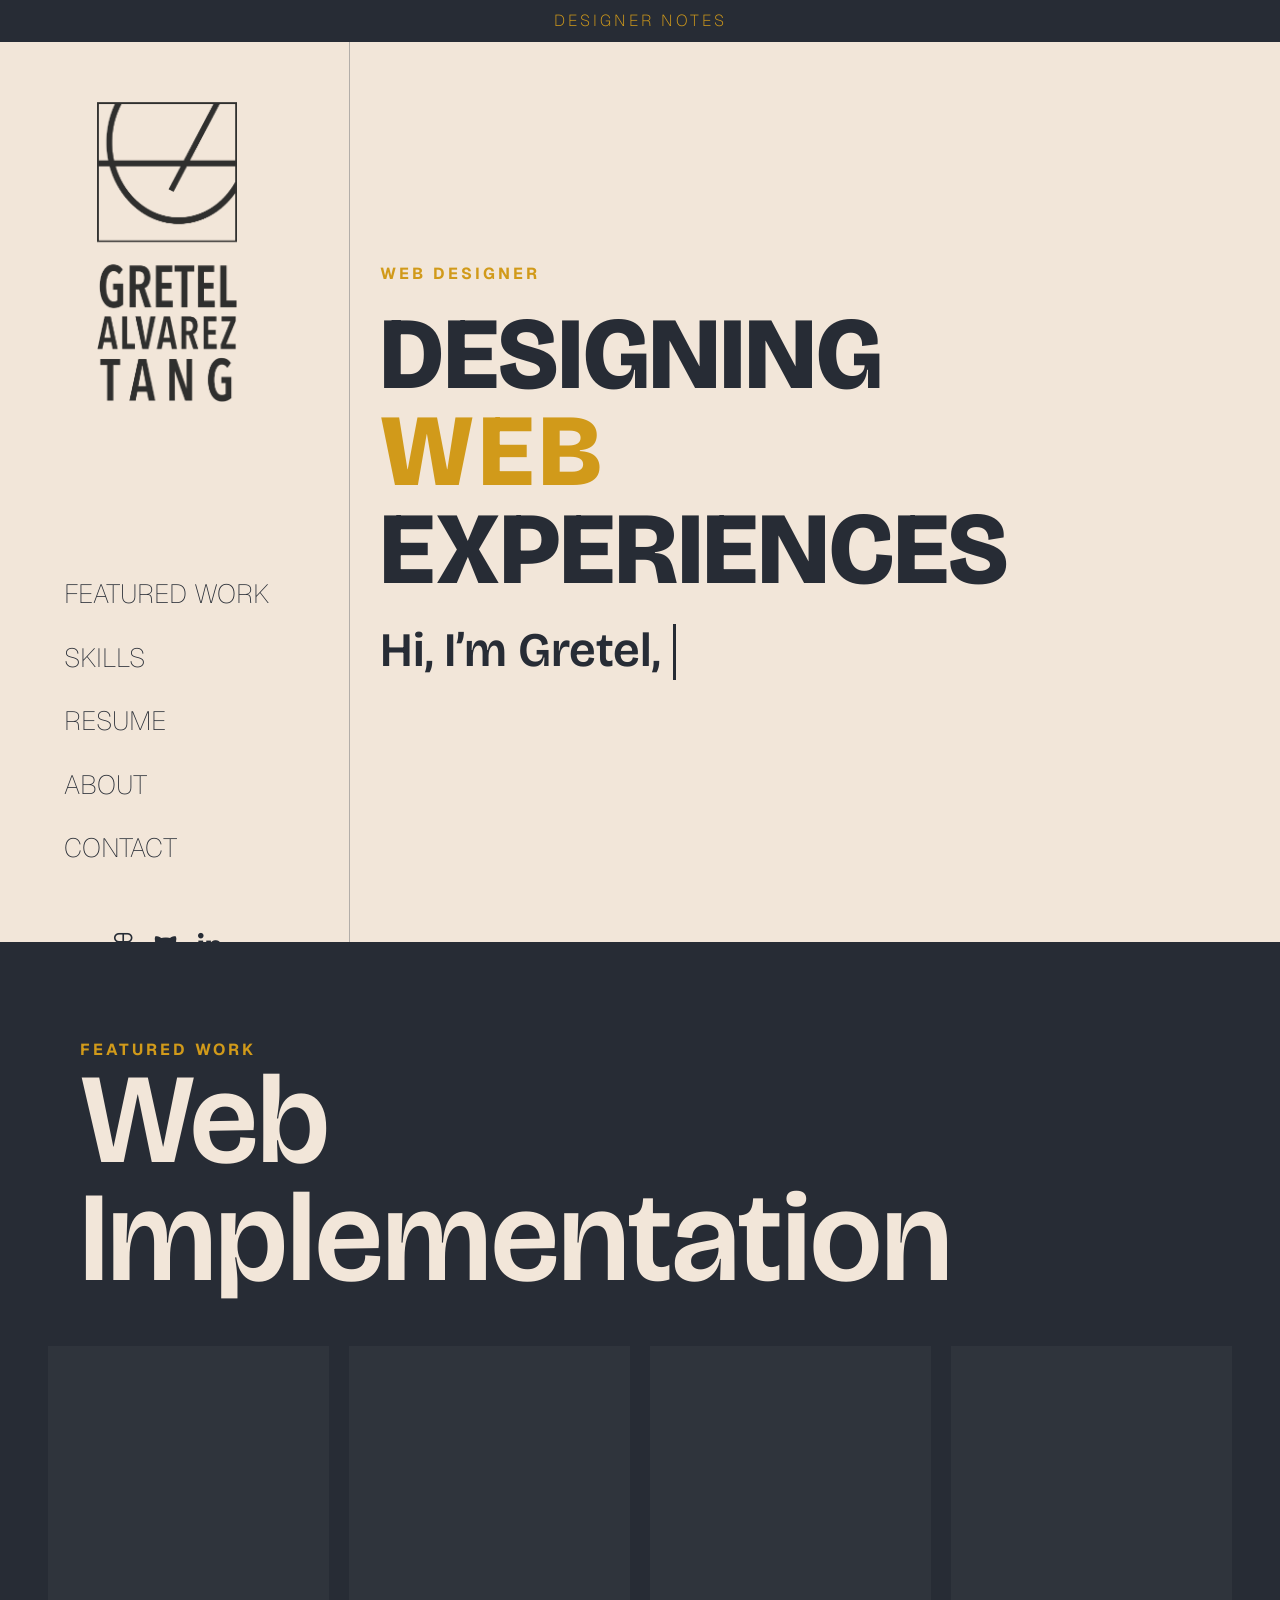
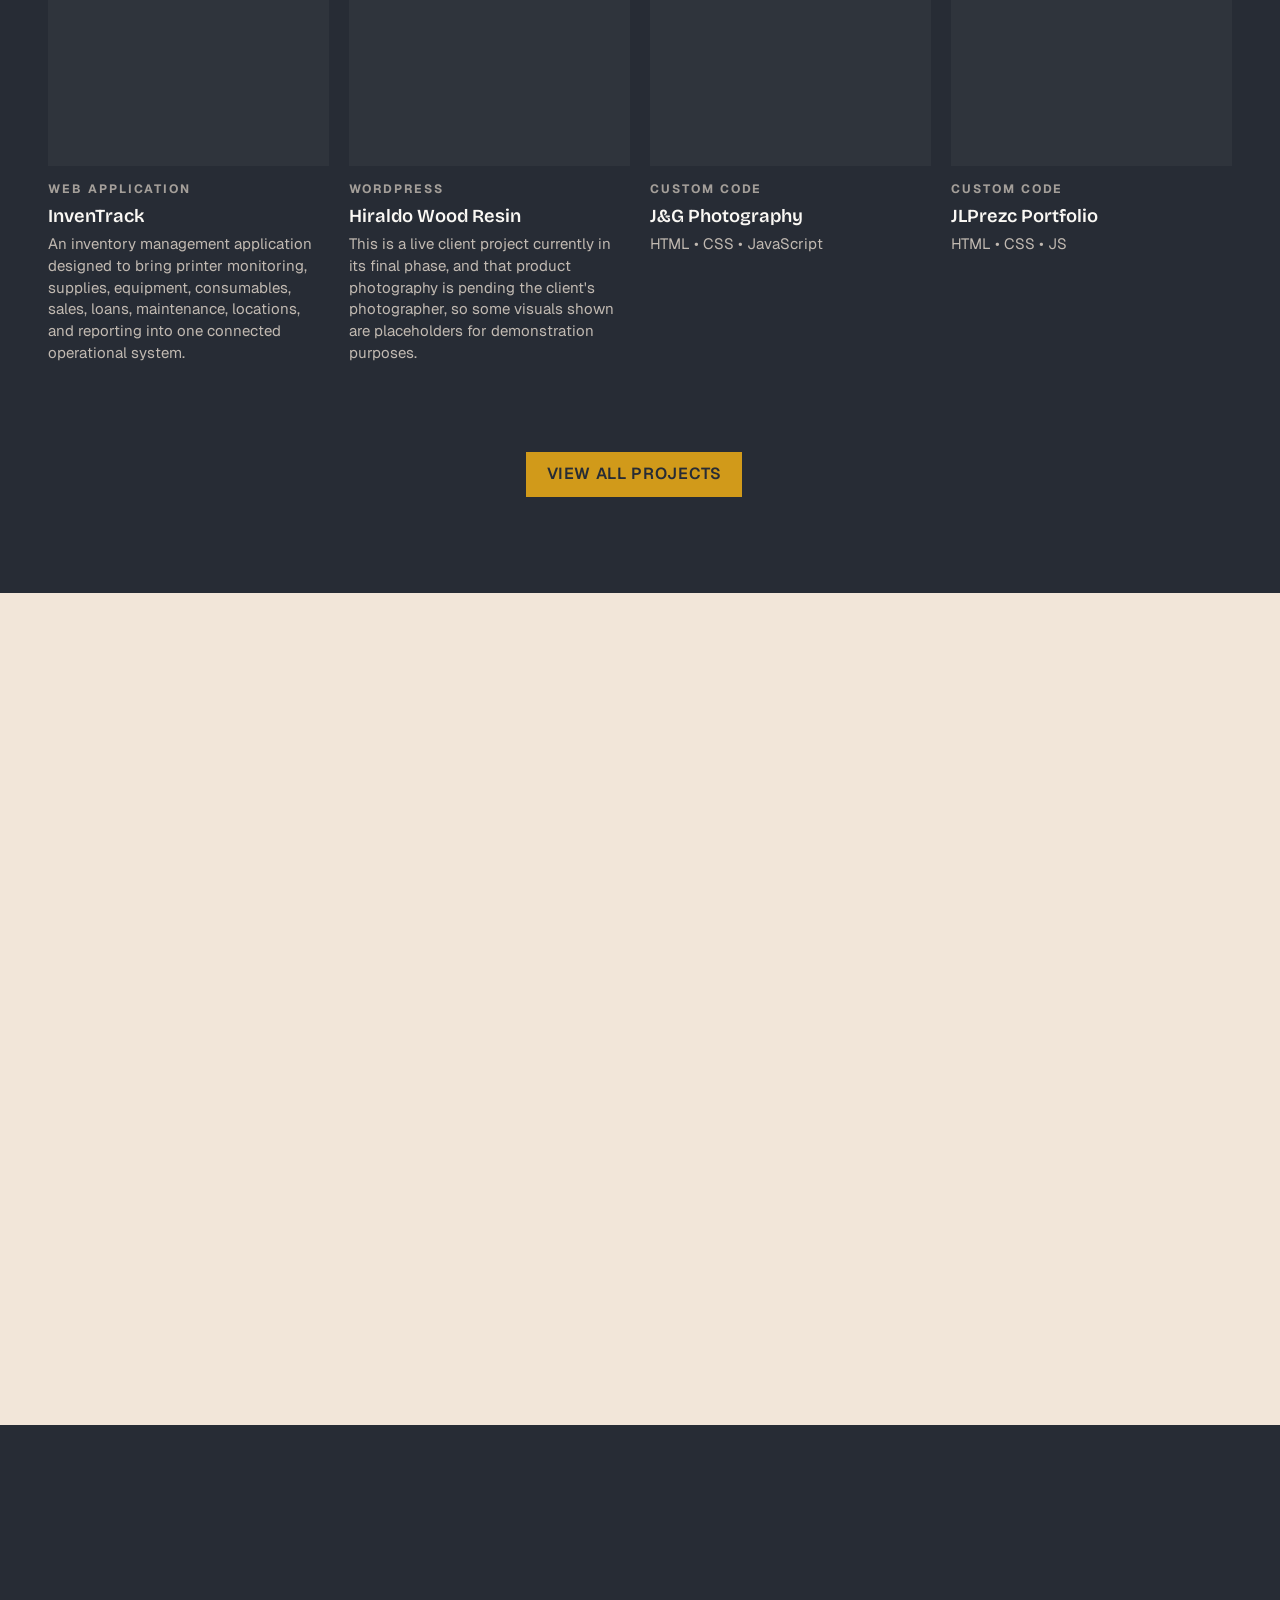
==== commit 519c39a3: "testimonials" ====
--- a/index.html
+++ b/index.html
@@ -560,121 +560,9 @@
 
       </div>
 
-
-      <div class="testimonials-grid">
-
-          <!-- TESTIMONIAL 01 -->
-          <article class="testimonial">
-
-              <div class="testimonial-top">
-
-                  <i class="fa-solid fa-quote-left"
-                     aria-hidden="true"></i>
-
-                  <span class="text-xs uppercase">
-                      Client Feedback
-                  </span>
-
-              </div>
-
-              <blockquote>
-                It has been a pleasure using Gretel's service. 
-                She listened to all of my ideas and requests, 
-                and gave me advice on how to get better results for my business. 
-                I'd give her more than 5 stars. 
-                Thank you! I will be contacting her for my upcoming projects.
-              </blockquote>
-
-              <footer>
-
-                  <strong class="text-xs uppercase">
-                      J. Lobaina
-                  </strong>
-
-                  <span>
-                      Manager / Handyman DMD
-                  </span>
-
-              </footer>
-
-          </article>
-
-
-          <!-- TESTIMONIAL 02 -->
-          <article class="testimonial">
-
-              <div class="testimonial-top">
-
-                  <i class="fa-solid fa-quote-left"
-                     aria-hidden="true"></i>
-
-                  <span class="text-xs uppercase">
-                      Client Feedback
-                  </span>
-
-              </div>
-
-              <blockquote>
-                Gretel is very dedicated to her work. 
-                She brings creative ideas, but always with the business goal in mind. 
-                She listened to what I needed for my portfolio, and the result reflects my style as a photographer. 
-                I recommend her.
-              </blockquote>
-
-              <footer>
-
-                  <strong class="text-xs uppercase">
-                      JL. Cespedes
-                  </strong>
-
-                  <span>
-                      Manager / J&G Photography
-                  </span>
-
-              </footer>
-
-          </article>
-
-
-          <!-- TESTIMONIAL 03 -->
-         <!--
-           <article class="testimonial">
-
-              <div class="testimonial-top">
-
-                  <i class="fa-solid fa-quote-left"
-                     aria-hidden="true"></i>
-
-                  <span class="text-xs uppercase">
-                      Client Feedback
-                  </span>
-
-              </div>
-
-              <blockquote>
-                  Testimonial goes here. This space can be used
-                  when you have a third real testimonial.
-              </blockquote>
-
-              <footer>
-
-                  <strong class="text-xs uppercase">
-                      Client Name
-                  </strong>
-
-                  <span>
-                      Role / Organization
-                  </span>
-
-              </footer>
-
-          </article>
-
-      </div>
-
-  </div>-->
-
-</section>
+      <div class="testimonials-grid" id="testimonials-grid"></div>
+      <section id="kind-words" class="kind-words-section content"></section>
+      
 
   <!-- CONTACT -->
   <section id="contact" class="content">
--- a/styles.css
+++ b/styles.css
@@ -1147,9 +1147,9 @@
 
 
 /* TESTIMONIALS */
-
 .testimonials-grid {
-  display: flex; 
+  display: grid;
+  grid-template-columns: repeat(auto-fit, minmax(280px, 1fr));
   border-top: 1px solid rgba(31, 39, 52, 0.25);
 }
 
@@ -1157,7 +1157,6 @@
   display: flex;
   flex-direction: column;
   padding: 2.5rem;
-  border-right: 1px solid rgba(31, 39, 52, 0.25);
   border-bottom: 1px solid rgba(31, 39, 52, 0.25);
 }
 
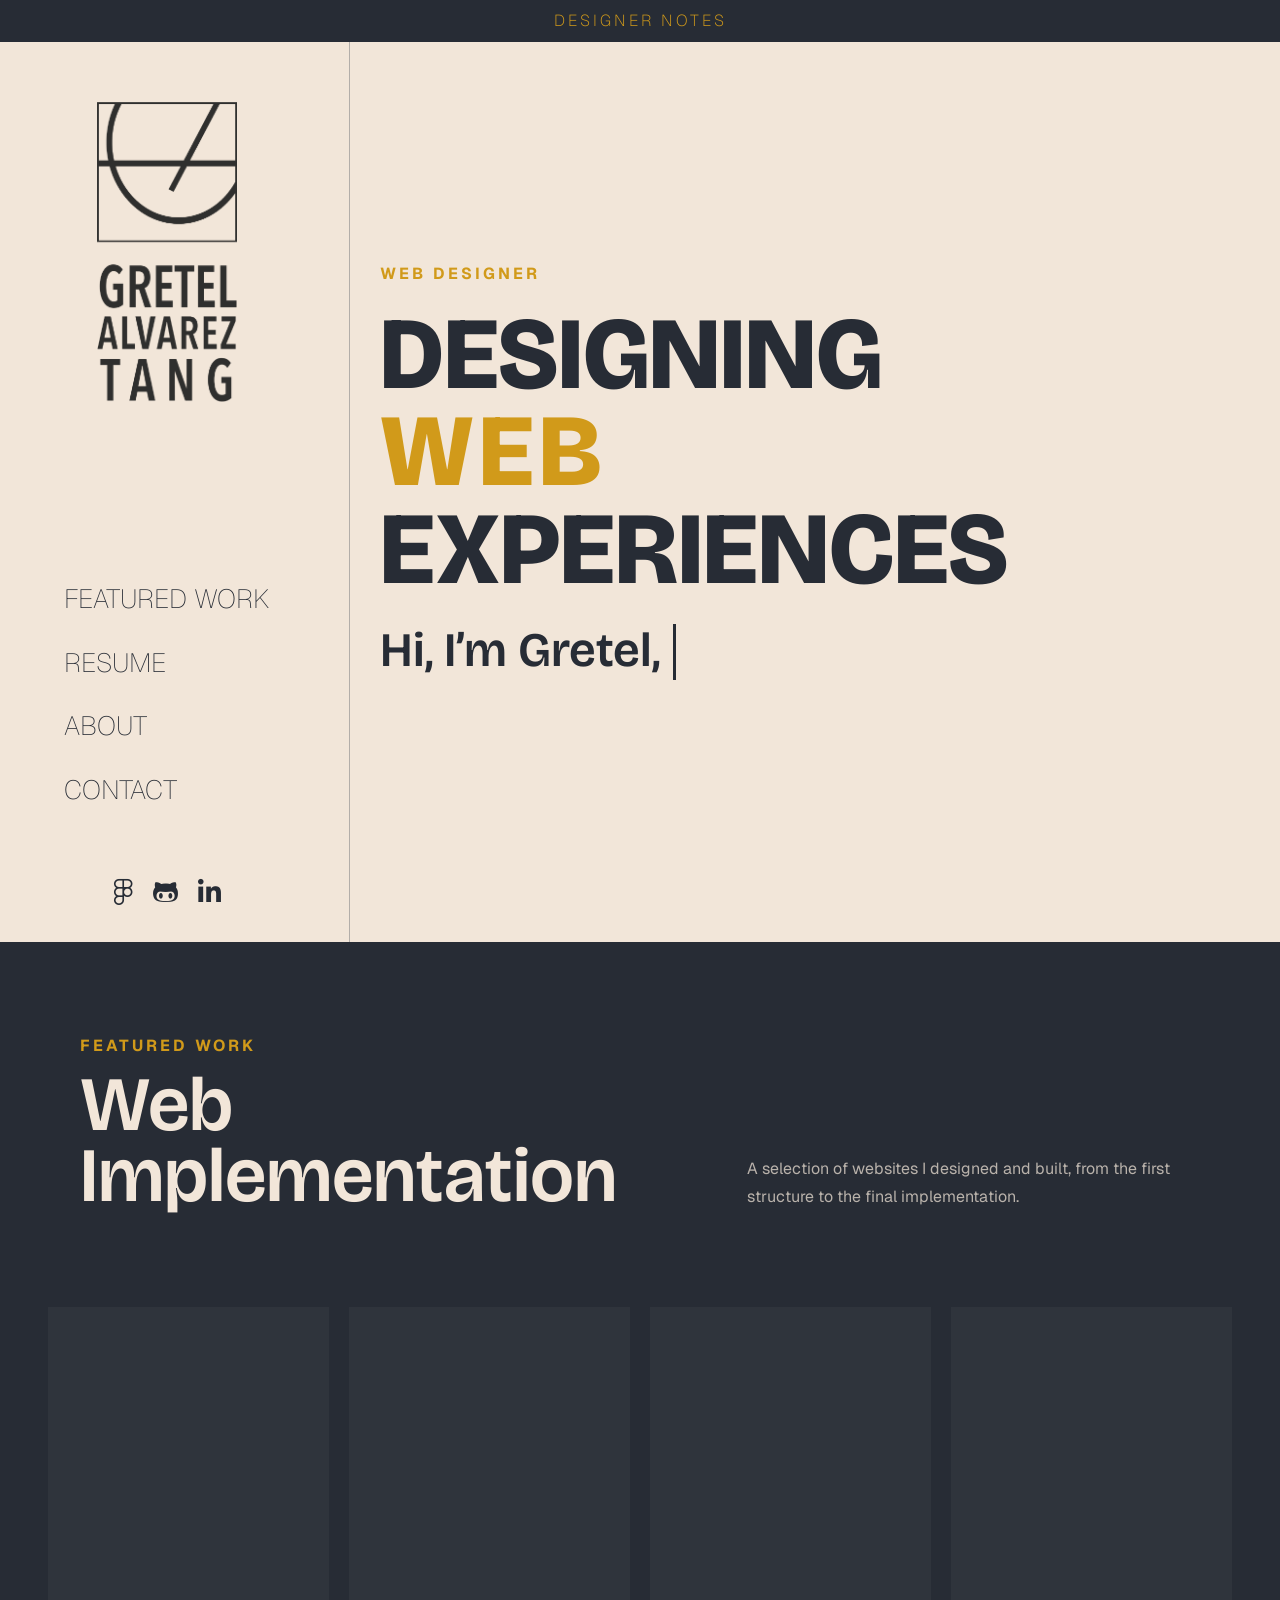
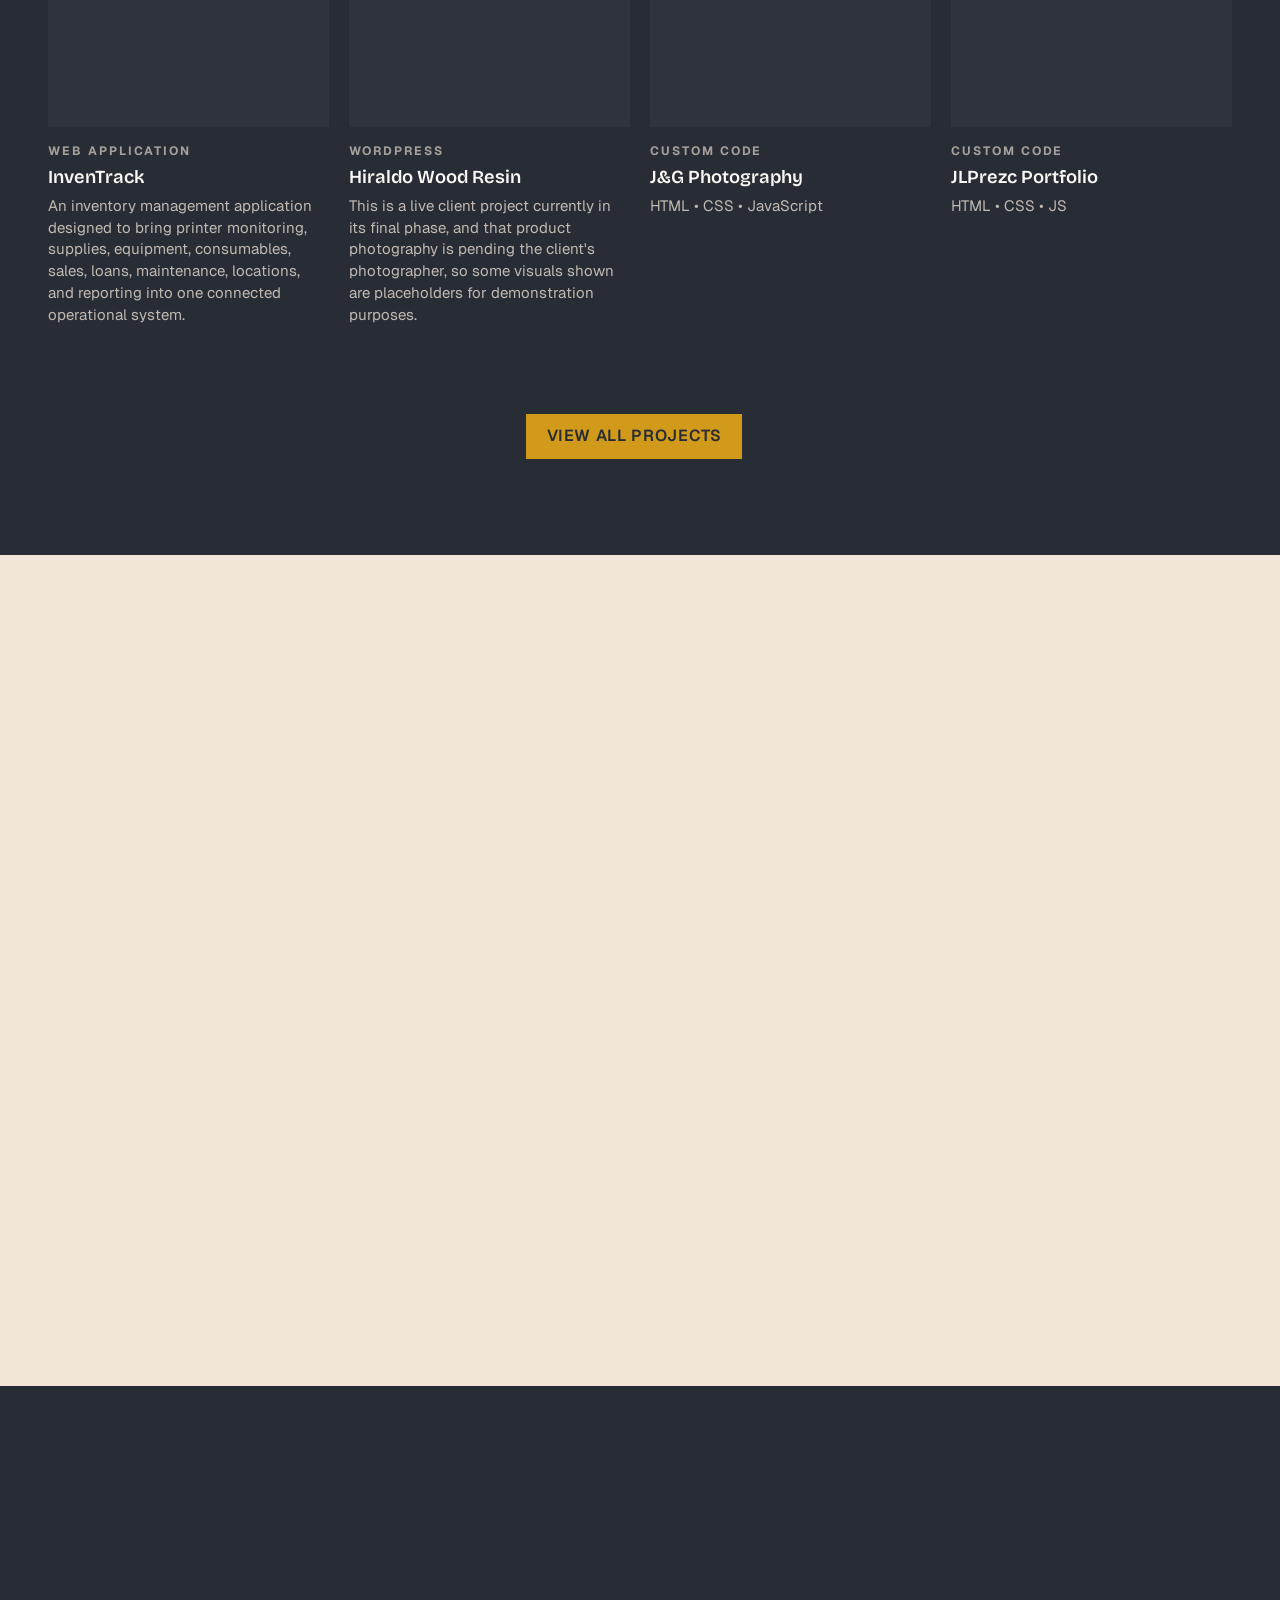
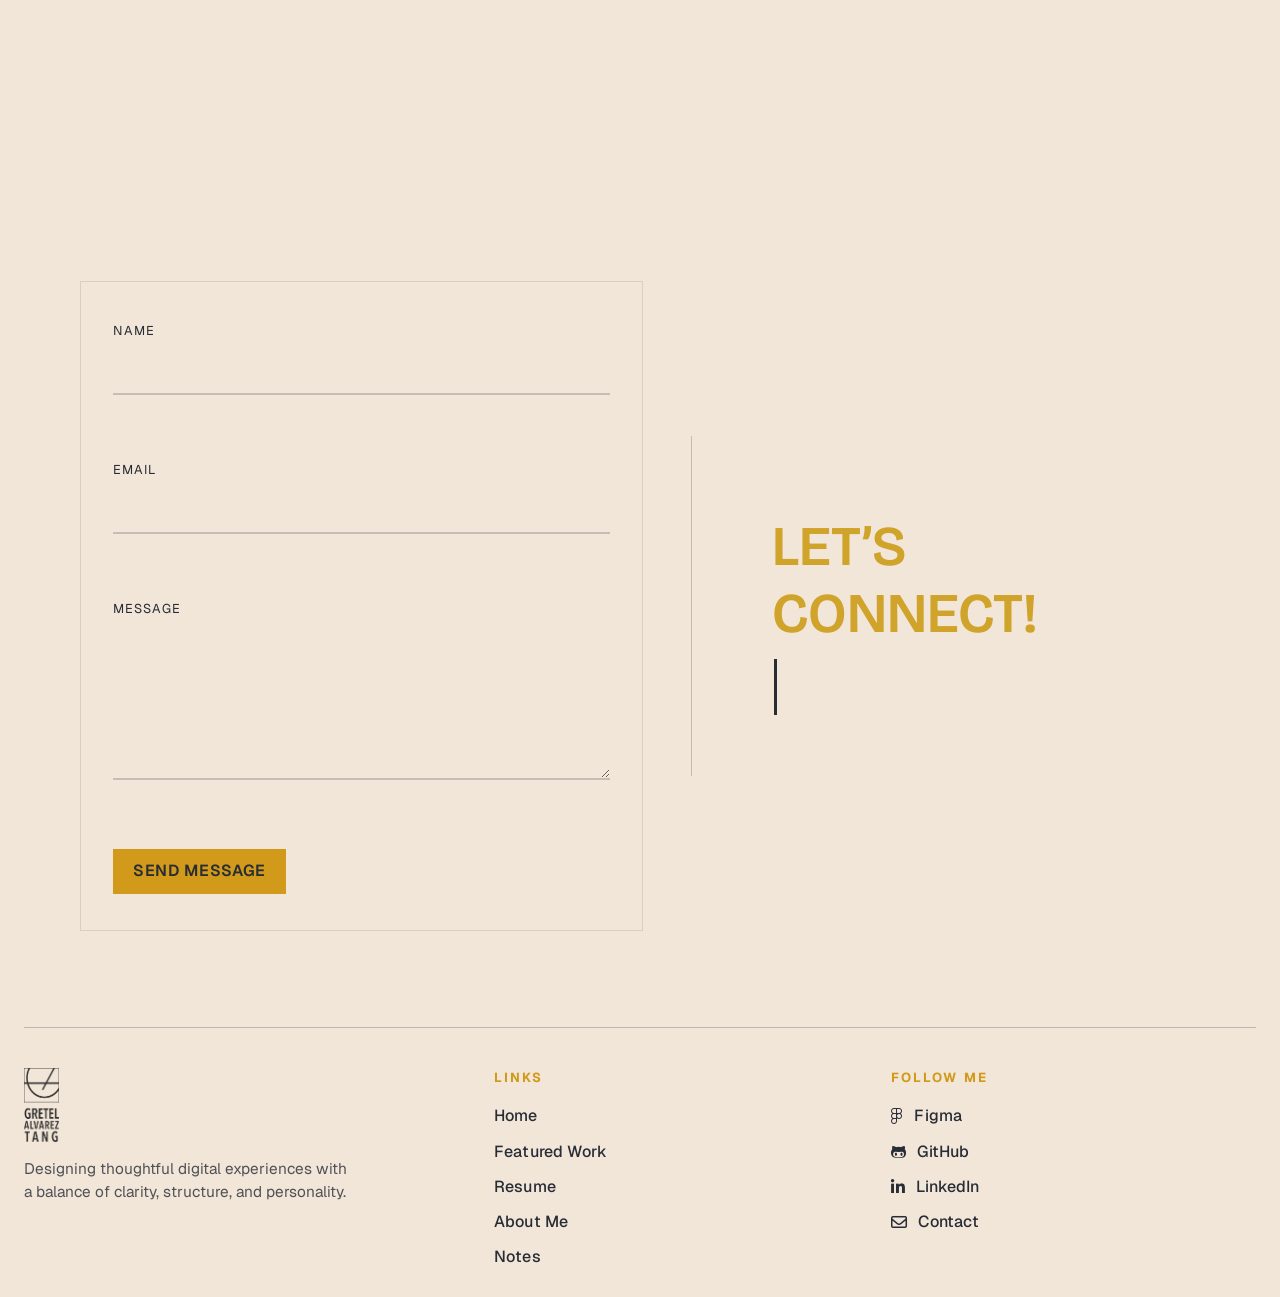
==== commit 6b454c0f: "Fix kind-words markup, unify section headings, disable unused sections - index.html: restore the clo" ====
--- a/index.html
+++ b/index.html
@@ -65,7 +65,9 @@
 
         <section class="sec_menu">
           <a class="nav-link m_text mosaic_btn" href="index.html?section=projects">Featured Work</a>
+          <!-- DISABLED: #skills section is commented out
           <a class="nav-link m_text mosaic_btn" href="index.html?section=skills">skills</a>
+          -->
           <a class="nav-link m_text mosaic_btn" href="resume.html">resume</a>
           <a class="nav-link m_text mosaic_btn" href="about.html">about</a>
           <a class="nav-link m_text mosaic_btn" href="index.html?section=contact">contact</a>
@@ -104,13 +106,16 @@
   <section id="projects" class="content">
     <div class="projects-shell" data-aos="fade-up">
 
-      <div class="section-split-head t-border" data-aos="fade-up">
+      <div class="section-heading t-border" data-aos="fade-up">
         <div>
           <span class="text-xs uppercase">Featured Work</span>
-          <h2 class="title">Web
-            Implementation</h2>
-        </div>
-      
+          <h2 class="title">Web<br>Implementation</h2>
+        </div>
+
+        <p class="section-intro">
+          A selection of websites I designed and built, from the first
+          structure to the final implementation.
+        </p>
       </div>
 
       <div id="p_container">
@@ -257,9 +262,9 @@
 <section id="services" class="services-section content">
   <div class="section-shell" data-aos="fade-up">
 
-      <div class="services-heading">
-
-          <div class="services-title-wrap">
+      <div class="section-heading">
+
+          <div>
               <span class="text-xs uppercase">Services</span>
               <h2 class="title">How I Can Help</h2>
           </div>
@@ -387,9 +392,9 @@
 
   <div class="section-shell" data-aos="fade-up">
 
-      <div class="process-heading">
-
-          <div class="process-title-wrap">
+      <div class="section-heading">
+
+          <div>
 
               <span class="text-xs uppercase">
                   Process
@@ -541,9 +546,9 @@
 
   <div class="section-shell" data-aos="fade-up">
 
-      <div class="kind-words-heading">
-
-          <div class="kind-words-title-wrap">
+      <div class="section-heading">
+
+          <div>
 
               <span class="text-xs uppercase">
                   Kind Words
@@ -556,19 +561,31 @@
 
           </div>
 
-       
+          <p class="section-intro">
+              Real feedback from clients I have collaborated with,
+              in their own words.
+          </p>
 
       </div>
 
       <div class="testimonials-grid" id="testimonials-grid"></div>
-      <section id="kind-words" class="kind-words-section content"></section>
-      
+
+  </div>
+
+</section>
+
 
   <!-- CONTACT -->
   <section id="contact" class="content">
-    <div class="t-border" data-aos="fade-up">
-      <span class="text-xs uppercase">Contact</span>
-      <h2 class="title">Have a project in mind?</h2>
+    <div class="section-heading t-border" data-aos="fade-up">
+      <div>
+        <span class="text-xs uppercase">Contact</span>
+        <h2 class="title">Have a project in mind?</h2>
+      </div>
+
+      <p class="section-intro">
+        Tell me about your idea and I will get back to you soon.
+      </p>
     </div>
 
     <div class="wrap_form d-flex justify-content-center align-items-center gap-5">
--- a/styles.css
+++ b/styles.css
@@ -229,11 +229,6 @@
   background-color: rgba(63, 69, 80, 0.25);
 }
 
-.section-intro {
-  max-width: 700px;
-  margin-top: 1.2rem;
-}
-
 .t-border {
   width: min(1440px, 100%);
   max-width: none;
@@ -812,11 +807,45 @@
   margin: 0 auto;
 }
 
+/* ==================================================
+ SHARED SECTION HEADING
+ Title (left)  |  Subtitle (right)
+ Used by: projects, services, process, kind words, contact.
+ Only two text classes: .title and .section-intro
+================================================== */
+
+.section-heading {
+  display: grid;
+  grid-template-columns: 1fr 0.75fr;
+  gap: 4rem;
+  align-items: end;
+  margin-bottom: 4rem;
+}
+
+.section-heading > div {
+  padding-right: 3rem;
+}
+
+.section-heading > div > span {
+  display: block;
+  margin-bottom: 1rem;
+  color: var(--primary-yellow);
+}
+
+.section-heading .title {
+  margin: 0;
+  color: inherit;
+  font-size: clamp(3rem, 6vw, 5.5rem);
+  line-height: 0.92;
+}
+
 .section-intro {
   margin: 0;
   max-width: 520px;
   font-size: 1rem;
   line-height: 1.75;
+  color: inherit;
+  opacity: 0.72;
 }
 
 
@@ -829,39 +858,6 @@
   background: var(--background-color);
   color: var(--soft-color);
 }
-
-.services-heading {
-  display: grid;
-  grid-template-columns: 1fr 0.75fr;
-  gap: 4rem;
-  align-items: end;
-  margin-bottom: 4rem;
-}
-
-.services-title-wrap {
-  padding-right: 3rem;
- 
-}
-
-.services-title-wrap > span {
-  display: block;
-  margin-bottom: 1rem;
-  color: var(--primary-yellow);
-}
-
-.services-title-wrap .title {
-  margin: 0;
-  color: var(--soft-color);
-
-  font-size: clamp(3rem, 6vw, 5.5rem);
-  line-height: 0.92;
-}
-
-.services-heading .section-intro {
-  color: var(--soft-color);
-  opacity: 0.72;
-}
-
 
 /* SERVICES CARDS */
 
@@ -966,43 +962,6 @@
   color: var(--background-color);
 }
 
-.process-heading {
-  display: grid;
-  grid-template-columns: 1fr 0.85fr;
-  gap: 5rem;
-  align-items: end;
-
-  margin-bottom: 6rem;
-}
-
-.process-title-wrap {
-  padding-right: 4rem;
-
-}
-
-.process-title-wrap > span {
-  display: block;
-
-  margin-bottom: 1rem;
-
-  color: var(--primary-yellow);
-}
-
-.process-title-wrap .title {
-  margin: 0;
-
-  color: var(--background-color);
-
-  font-size: clamp(3rem, 6vw, 5.5rem);
-  line-height: 0.92;
-}
-
-.process-heading .section-intro {
-  color: var(--background-color);
-  opacity: 0.68;
-}
-
-
 /* PROCESS STEPS */
 
 .process-grid {
@@ -1112,56 +1071,20 @@
   color: var(--soft-color);
 }
 
-.kind-words-heading {
-  display: grid;
-  grid-template-columns: 1fr 0.7fr;
-  gap: 4rem;
-  align-items: end;
-  margin-bottom: 4rem;
-}
-
-.kind-words-title-wrap {
-  padding-right: 3rem;
- 
-}
-
-.kind-words-title-wrap > span {
-  display: block;
-
-  margin-bottom: 1rem;
-
-  color: var(--primary-yellow);
-}
-
-.kind-words-title-wrap .title {
-  margin: 0;
-  color: var(--soft-color);
-  font-size: clamp(3rem, 6vw, 5.3rem);
-  line-height: 0.95;
-}
-
-.kind-words-heading .section-intro {
-  color: var(--soft-color);
-  opacity: 0.7;
-}
-
-
 /* TESTIMONIALS */
+/* Columns adapt to the available width: no fixed column count.
+   The 1px gap + box-shadow draws the dividers for any number of cards. */
 .testimonials-grid {
   display: grid;
-  grid-template-columns: repeat(auto-fit, minmax(280px, 1fr));
-  border-top: 1px solid rgba(31, 39, 52, 0.25);
+  grid-template-columns: repeat(auto-fit, minmax(min(280px, 100%), 1fr));
+  gap: 1px;
 }
 
 .testimonial {
   display: flex;
   flex-direction: column;
   padding: 2.5rem;
-  border-bottom: 1px solid rgba(31, 39, 52, 0.25);
-}
-
-.testimonial:last-child {
-  border-right: none;
+  box-shadow: 0 0 0 1px rgba(31, 39, 52, 0.25);
 }
 
 .testimonial-top {
@@ -1220,16 +1143,12 @@
 
   /* HEADINGS */
 
-  .services-heading,
-  .process-heading,
-  .kind-words-heading {
+  .section-heading {
       grid-template-columns: 1fr;
       gap: 1.5rem;
   }
 
-  .services-title-wrap,
-  .process-title-wrap,
-  .kind-words-title-wrap {
+  .section-heading > div {
       padding-right: 0;
       padding-bottom: 1.5rem;
 
@@ -1275,16 +1194,6 @@
       margin: 0 0 2rem;
   }
 
-
-  /* TESTIMONIALS */
-
-  .testimonials-grid {
-      grid-template-columns: repeat(2, 1fr);
-  }
-
-  .testimonial:nth-child(2) {
-      border-right: none;
-  }
 
 }
 
@@ -1308,10 +1217,8 @@
 
   /* TITLES */
 
-  .services-title-wrap .title,
-  .process-title-wrap .title,
-  .kind-words-title-wrap .title {
-      font-size: clamp(2.7rem, 13vw, 4rem);
+  .section-heading .title {
+      font-size: clamp(2.4rem, 11vw, 4rem);
   }
 
 
@@ -1334,10 +1241,6 @@
 
 
   /* PROCESS */
-
-  .process-heading {
-      margin-bottom: 4rem;
-  }
 
   .process-grid {
       grid-template-columns: 1fr;
@@ -1377,18 +1280,6 @@
   }
 
 
-  /* KIND WORDS */
-
-  .testimonials-grid {
-      grid-template-columns: 1fr;
-  }
-
-  .testimonial {
-      padding: 2.5rem 0;
-
-      border-right: none;
-  }
-
 }
 
 
@@ -1408,10 +1299,8 @@
       padding: 4rem 0;
   }
 
-  .services-title-wrap .title,
-  .process-title-wrap .title,
-  .kind-words-title-wrap .title {
-      font-size: clamp(2.4rem, 14vw, 3.5rem);
+  .section-heading .title {
+      font-size: clamp(2rem, 9.5vw, 3.5rem);
   }
 
 }
@@ -1492,11 +1381,6 @@
   position: absolute;
   inset: 0;
   transition: opacity 0.3s ease;
-}
-
-/* HOVER (preview) */
-#logo_container:hover .logo-base {
-  opacity: 0;
 }
 
 
@@ -1528,29 +1412,6 @@
   transition: opacity 0.25s ease, transform 0.35s ease;
 }
 
-.logo-mosaic:hover .logo-color {
-  opacity: 1;
-  transform: scale(1.04);
-}
-
-.logo-mosaic:hover .logo-color {
-  opacity: 1;
-  animation: logoStretch 0.35s ease forwards;
-}
-
-@keyframes logoStretch {
-  0% {
-    transform: scaley(1);
-  }
-
-  55% {
-    transform: scale(1.04);
-  }
-
-  100% {
-    transform: scale(1);
-  }
-}
 /*---------links*/
 
 .nav-link {
@@ -2262,14 +2123,18 @@
     grid-template-columns: 1fr;
   }
 }
+/* ---------- DISABLED: SKILLS — section is commented out in index.html ---------- */
 /* =============================
    14. SKILLS SECTION
 ============================= */
+/*
 
 #skills {
   display: grid;
   align-content: flex-start;
+*/
   /*background-color: var(--background-soft);*/
+/*
   background-image: url(/images/projects/personal/backgound-1.png);
   background-position: center;
   background-size: cover;
@@ -2340,10 +2205,13 @@
 .skill.active .skill-inner {
   opacity: 1;
 }
-
+*/
+
+/* ---------- DISABLED: THINKING — section is commented out in index.html ---------- */
 /* =========================
    THINKING SECTION
 ========================= */
+/*
 
 .thinking-section {
   position: relative;
@@ -2450,7 +2318,9 @@
   transform: translateX(5px);
 }
 
+*/
 /* responsive */
+/*
 @media (max-width: 1000px) {
   .thinking-inner {
     grid-template-columns: 1fr;
@@ -2486,27 +2356,8 @@
 
 
 }
-
-
-/* =========================
-   SHARED SPLIT SECTION HEAD
-========================= */
-
-.section-split-head {
-  display: grid;
-  gap: 4rem;
-
-}
-.section-split-head {
-  align-items: flex-end;
-}
-
-.section-split-head p {
-  border-left: 2px solid rgba(209, 154, 26, 0.7);
-  padding-left: 1.5rem;
-  max-width: 420px;
-  margin: 0;
-}
+*/
+
 
 .section-title-compact {
   font-size: clamp(3.5rem, 7vw, 6.5rem);
@@ -2516,37 +2367,17 @@
 }
 
 
-/* PROJECTS HEADER ADJUSTMENT */
-
-#projects .section-split-head {
-  padding-bottom: 1rem;
-}
-
-#projects .section-split-head p {
-  color: rgba(242, 230, 217, 0.75);
-}
-
 /* responsive */
 
 @media (max-width: 790px) {
-  .section-split-head {
-    grid-template-columns: 1fr;
-    gap: 1.5rem;
-  }
-
   .section-title-compact {
     font-size: clamp(3rem, 15vw, 4.8rem);
   }
-
-  .section-split-head p {
-    border-left: none;
-    border-top: 2px solid rgba(209, 154, 26, 0.7);
-    padding-left: 0;
-    padding-top: 1rem;
-  }
-}
-
+}
+
+/* ---------- DISABLED: VISUAL NOTES — section is commented out in index.html ---------- */
 /* ========================= VISUAL NOTES SECTION ========================= */
+/*
 .visual-notes-section { 
   background: var(--soft-color); 
   color: var(--background-color); 
@@ -2558,7 +2389,9 @@
   margin: 0 auto; 
 } 
 
+*/
 /* Header Area */
+/*
 .visual-notes-head { 
   padding: 0 5rem 2rem; 
 } 
@@ -2572,7 +2405,9 @@
   line-height: 1.7; 
 } 
 
+*/
 /* Fast, Lightweight Column Masonry */
+/*
 .visual-notes-masonry { 
   column-count: 3;
   column-gap: 1rem;
@@ -2582,10 +2417,14 @@
 } 
 
 .visual-note { 
+*/
   display: inline-block; /* Crucial for column layout wrapping */
+/*
   width: 100%; 
+*/
   margin-bottom: 1rem; /* Controls vertical gap between items */
   break-inside: avoid; /* Prevents an item from splitting across columns */
+/*
   position: relative; 
   overflow: hidden; 
   background: rgba(255, 255, 255, 0.045); 
@@ -2594,16 +2433,22 @@
 
 .visual-note img { 
   width: 100%; 
+*/
   height: auto; /* Respects native aspect ratio without stretching */
+/*
   display: block;
   transition: transform 0.4s ease, opacity 0.4s ease; 
 } 
 
+*/
 /* Hover FX */
+/*
 .visual-note:hover { transform: translateY(-4px); } 
 .visual-note:hover img { transform: scale(1.035); opacity: 0.88; } 
 
+*/
 /* Simplified, Fluid Responsiveness */
+/*
 @media (max-width: 1024px) { 
   .visual-notes-head { padding-inline: 2rem; } 
   .visual-notes-masonry { column-count: 3; padding-inline: 2rem; } 
@@ -2622,6 +2467,7 @@
   .visual-notes-head, .visual-notes-masonry { padding-inline: 1.5rem; } 
   .visual-notes-masonry { column-count: 1; } 
 }
+*/
 
 /* =============================
    15. CONTACT SECTION
@@ -2983,6 +2829,8 @@
 
 
 
+/* ---------- DISABLED: SKILLS (mobile) — section is commented out in index.html ---------- */
+/*
   .skills-grid {
     flex-direction: column;
     width: 100%;
@@ -2997,6 +2845,7 @@
   .skill-overlay span {
     transform: rotate(0deg);
   } 
+*/
 
   .wrap_form {
     flex-direction: column;
@@ -3068,7 +2917,6 @@
 
 @media (max-width: 480px) {
   .t-border,
-  .skills-grid,
   .wrap_form {
     padding-left: 1.5rem;
     padding-right: 1.5rem;
@@ -3258,7 +3106,6 @@
 body.brand-mode section,
 body.brand-mode .content,
 body.brand-mode .projects-shell,
-body.brand-mode .skills-grid,
 body.brand-mode .wrap_form,
 body.brand-mode footer {
   background-color: var(--background-color) !important;
@@ -3289,7 +3136,9 @@
   color: #f2e6d9;
 }
 
+/* ---------- DISABLED: SKILLS (brand-mode) — section is commented out in index.html ---------- */
 /* CONTENEDOR */
+/*
 body.brand-mode #skills {
   background-color: var(--background-color);
   background-blend-mode: soft-light;
@@ -3298,19 +3147,24 @@
   background-color: var(--background-color)!important;
 }
 
+*/
 /* CARDS */
+/*
 body.brand-mode .skill  {
   background-color: transparent;
 
 }
 
+*/
 /* TEXTO */
+/*
 body.brand-mode #skills h1,
 body.brand-mode #skills h2,
 body.brand-mode #skills p,
 body.brand-mode #skills li {
   color: var(--color-font-body);
 }
+*/
 
 /* HEADER EN BRAND MODE */
 body.brand-mode header,
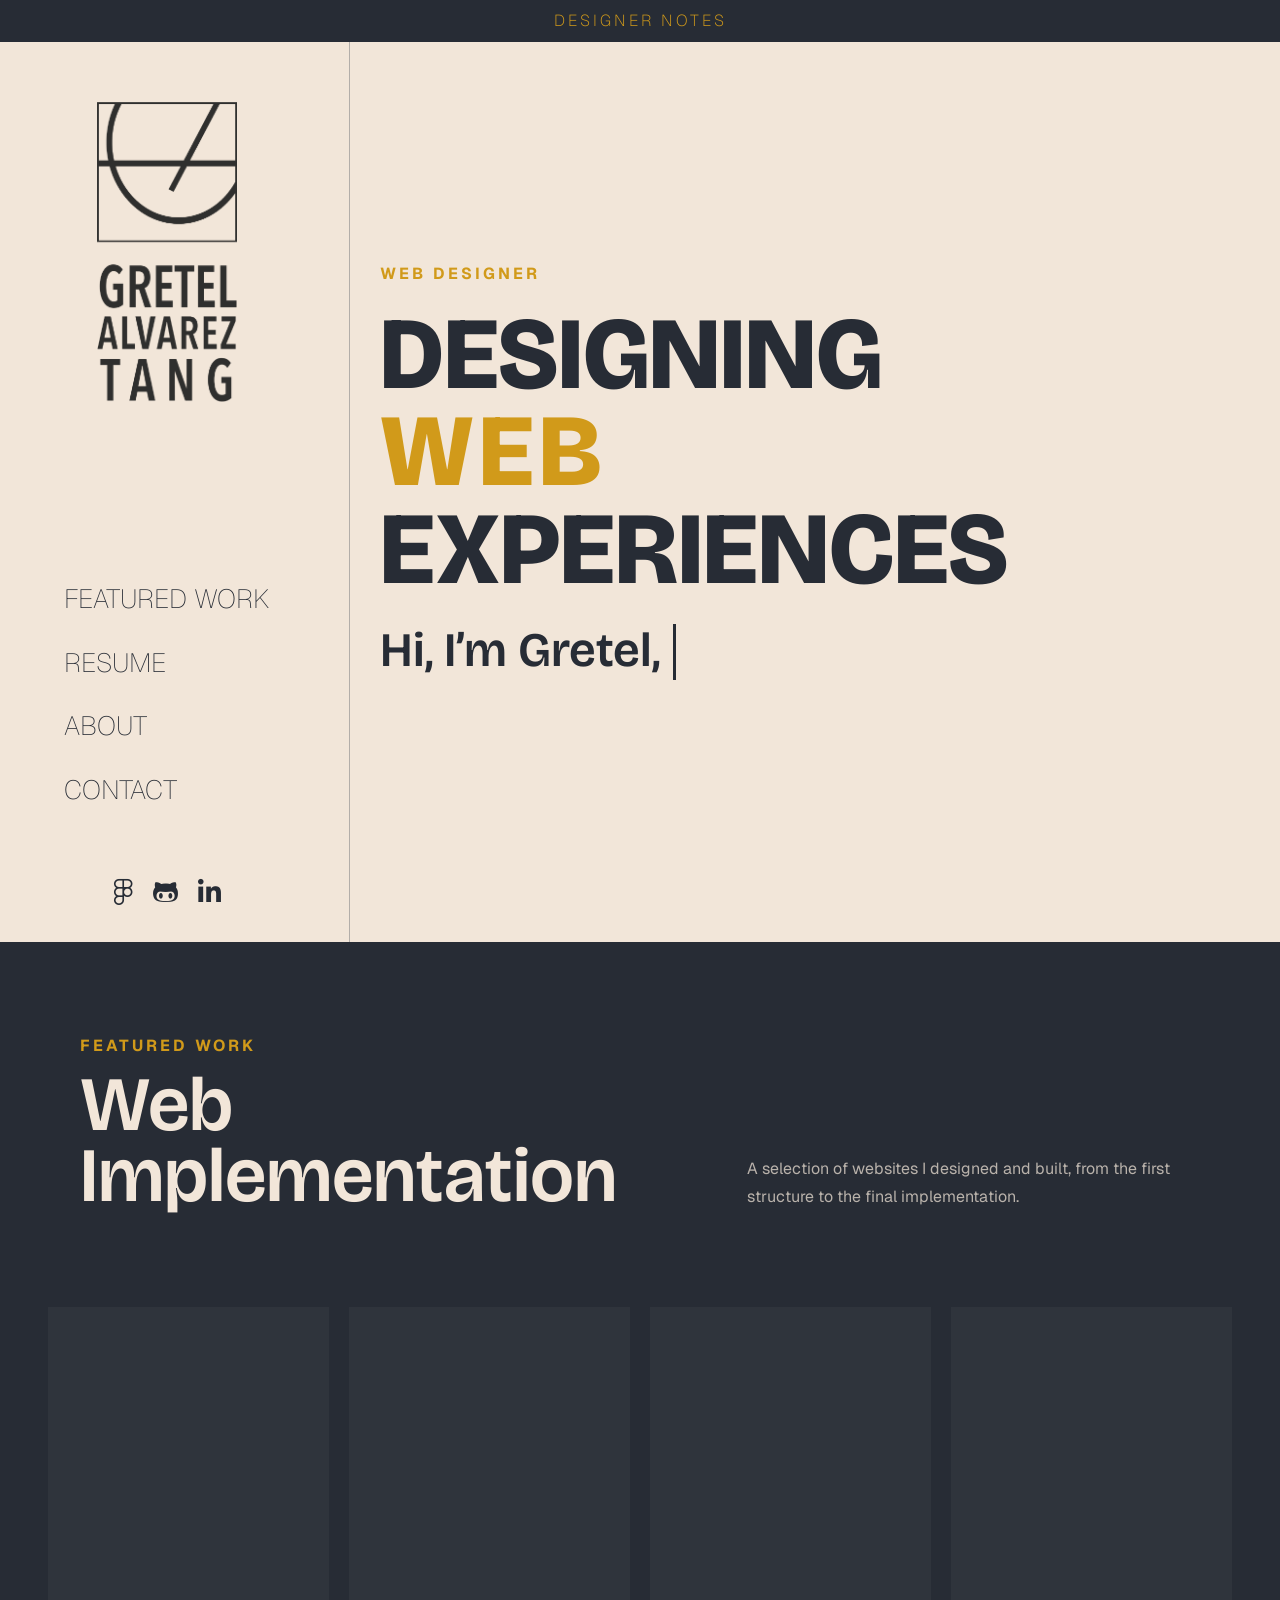
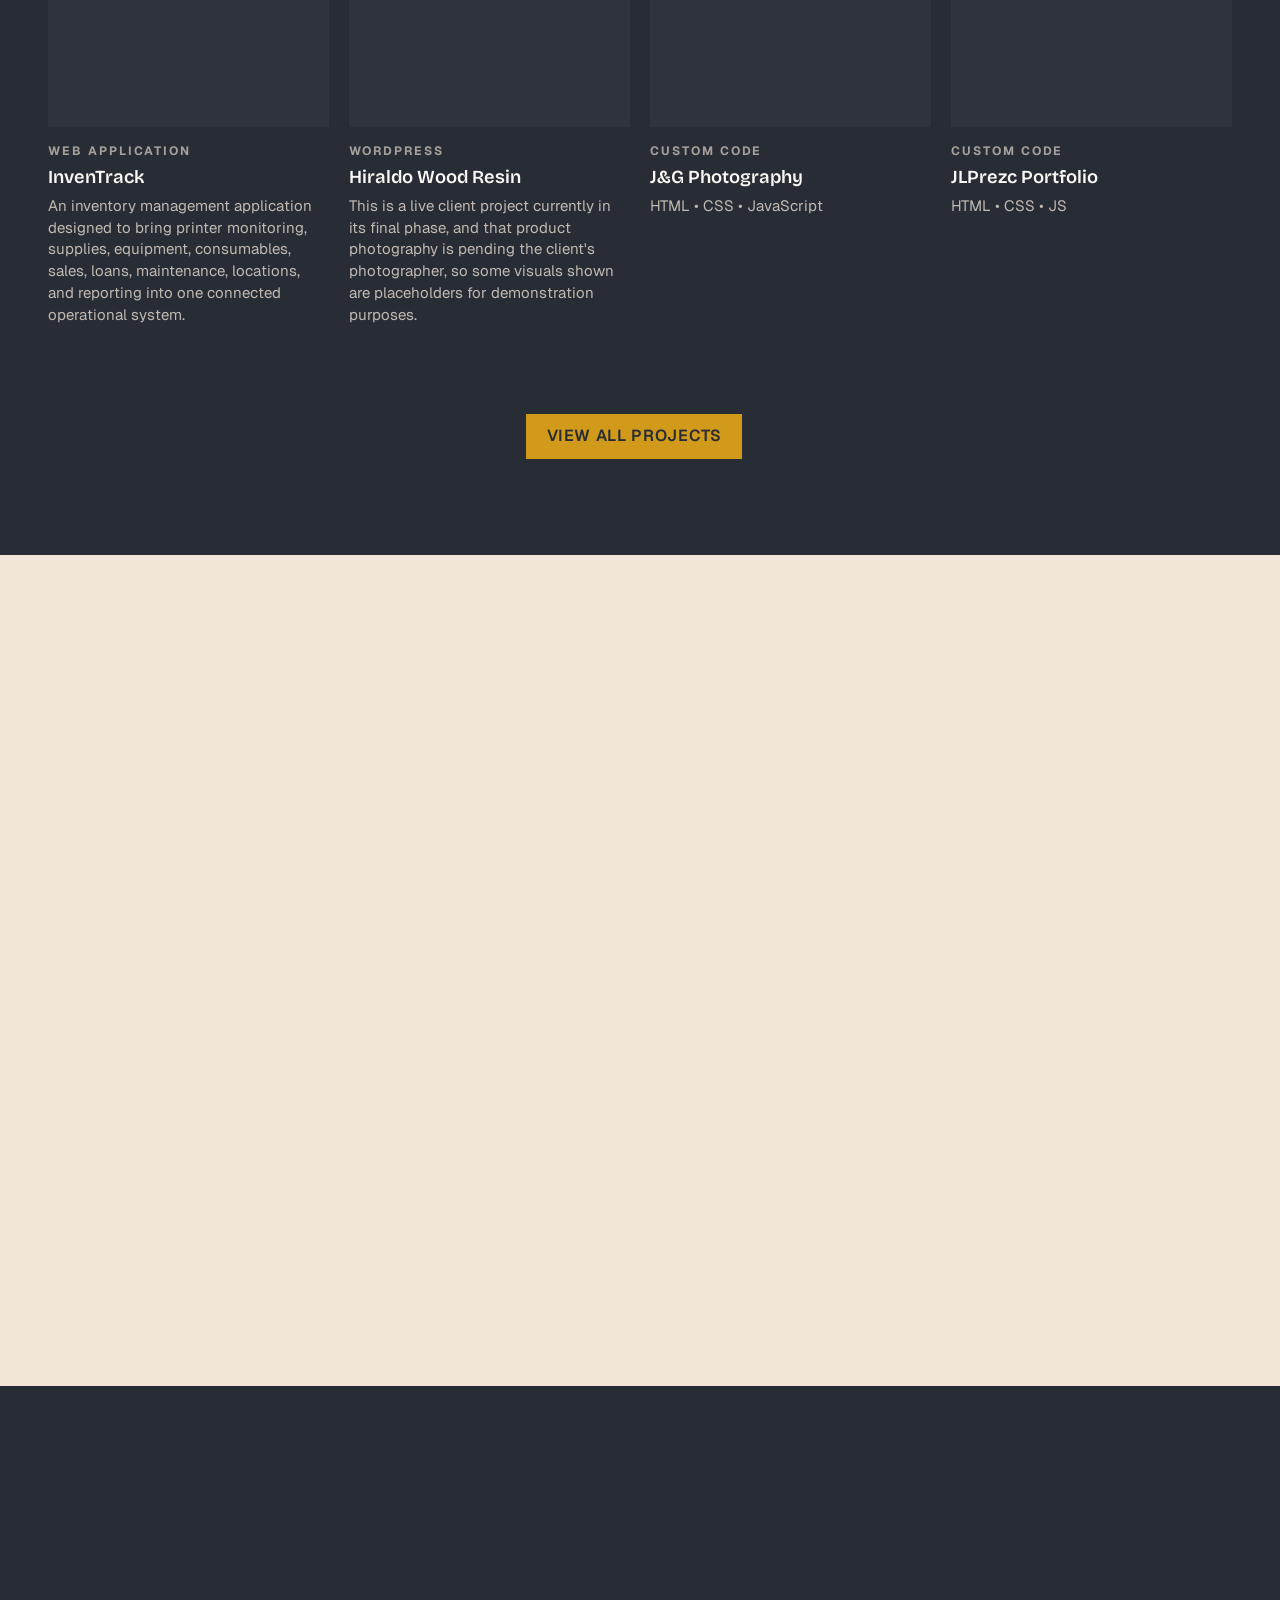
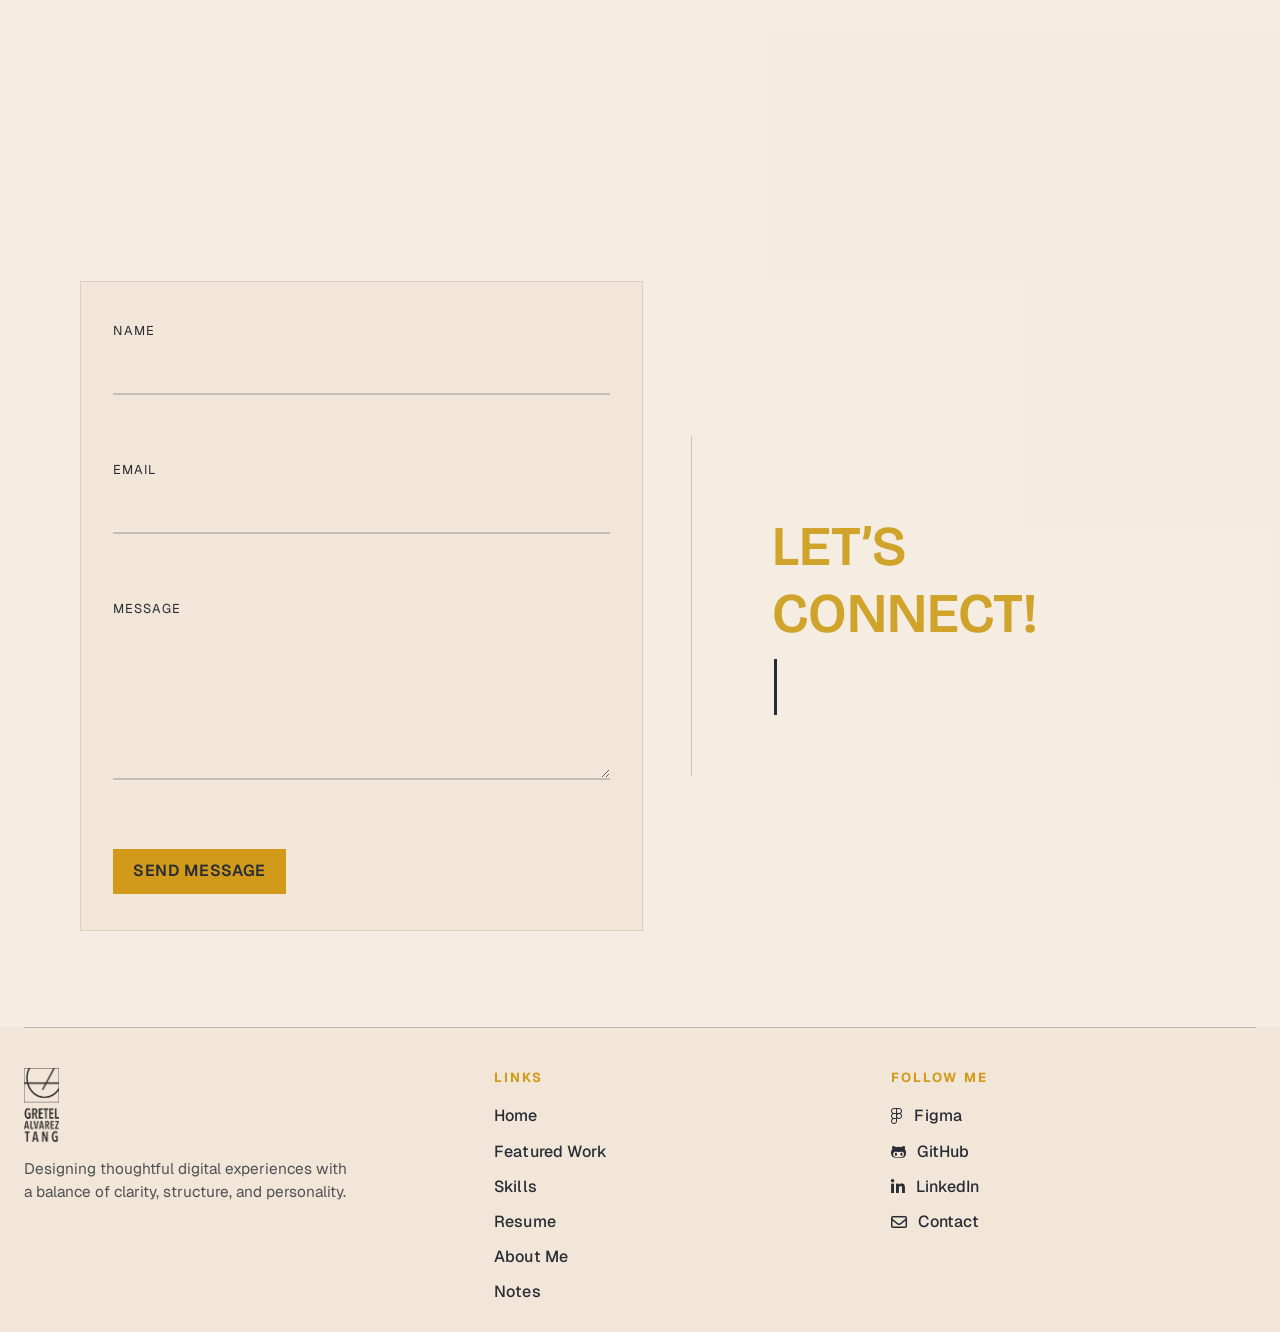
==== commit b471fcbc: "testimonials" ====
--- a/index.html
+++ b/index.html
@@ -678,4 +678,4 @@
   </script>
  </body>
 
-</html>
+</html>
--- a/styles.css
+++ b/styles.css
@@ -2417,13 +2417,14 @@
 } 
 
 .visual-note { 
+ display: inline-block; /* Crucial for column layout wrapping
 */
-  display: inline-block; /* Crucial for column layout wrapping */
+ 
 /*
   width: 100%; 
-*/
+
   margin-bottom: 1rem; /* Controls vertical gap between items */
-  break-inside: avoid; /* Prevents an item from splitting across columns */
+ /* break-inside: avoid; /* Prevents an item from splitting across columns */
 /*
   position: relative; 
   overflow: hidden; 
@@ -2434,7 +2435,7 @@
 .visual-note img { 
   width: 100%; 
 */
-  height: auto; /* Respects native aspect ratio without stretching */
+ /* height: auto; /* Respects native aspect ratio without stretching */
 /*
   display: block;
   transition: transform 0.4s ease, opacity 0.4s ease; 
@@ -3247,4 +3248,4 @@
 body.brand-mode .diagram-svg svg {
   filter: invert(1) brightness(1.4);
 }
-/*---------------------------------------------------------------*/
+/*---------------------------------------------------------------*/
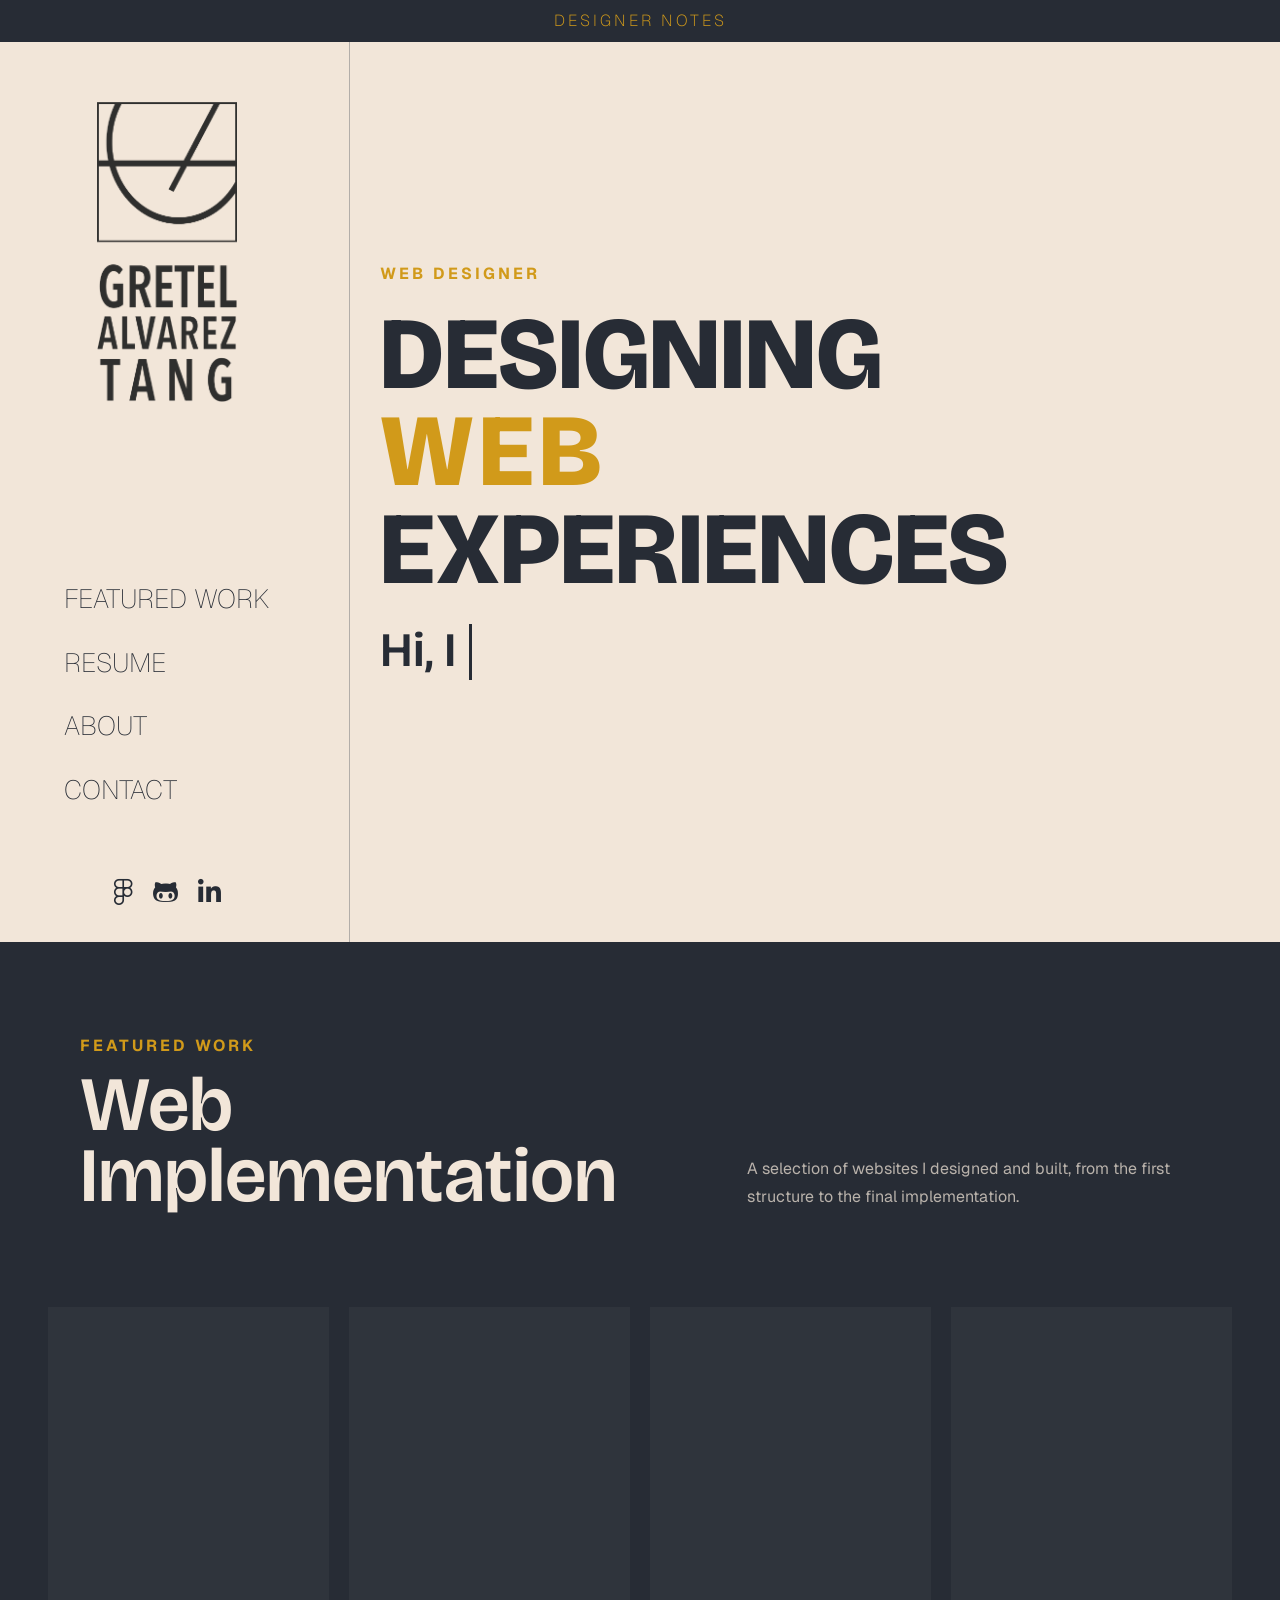
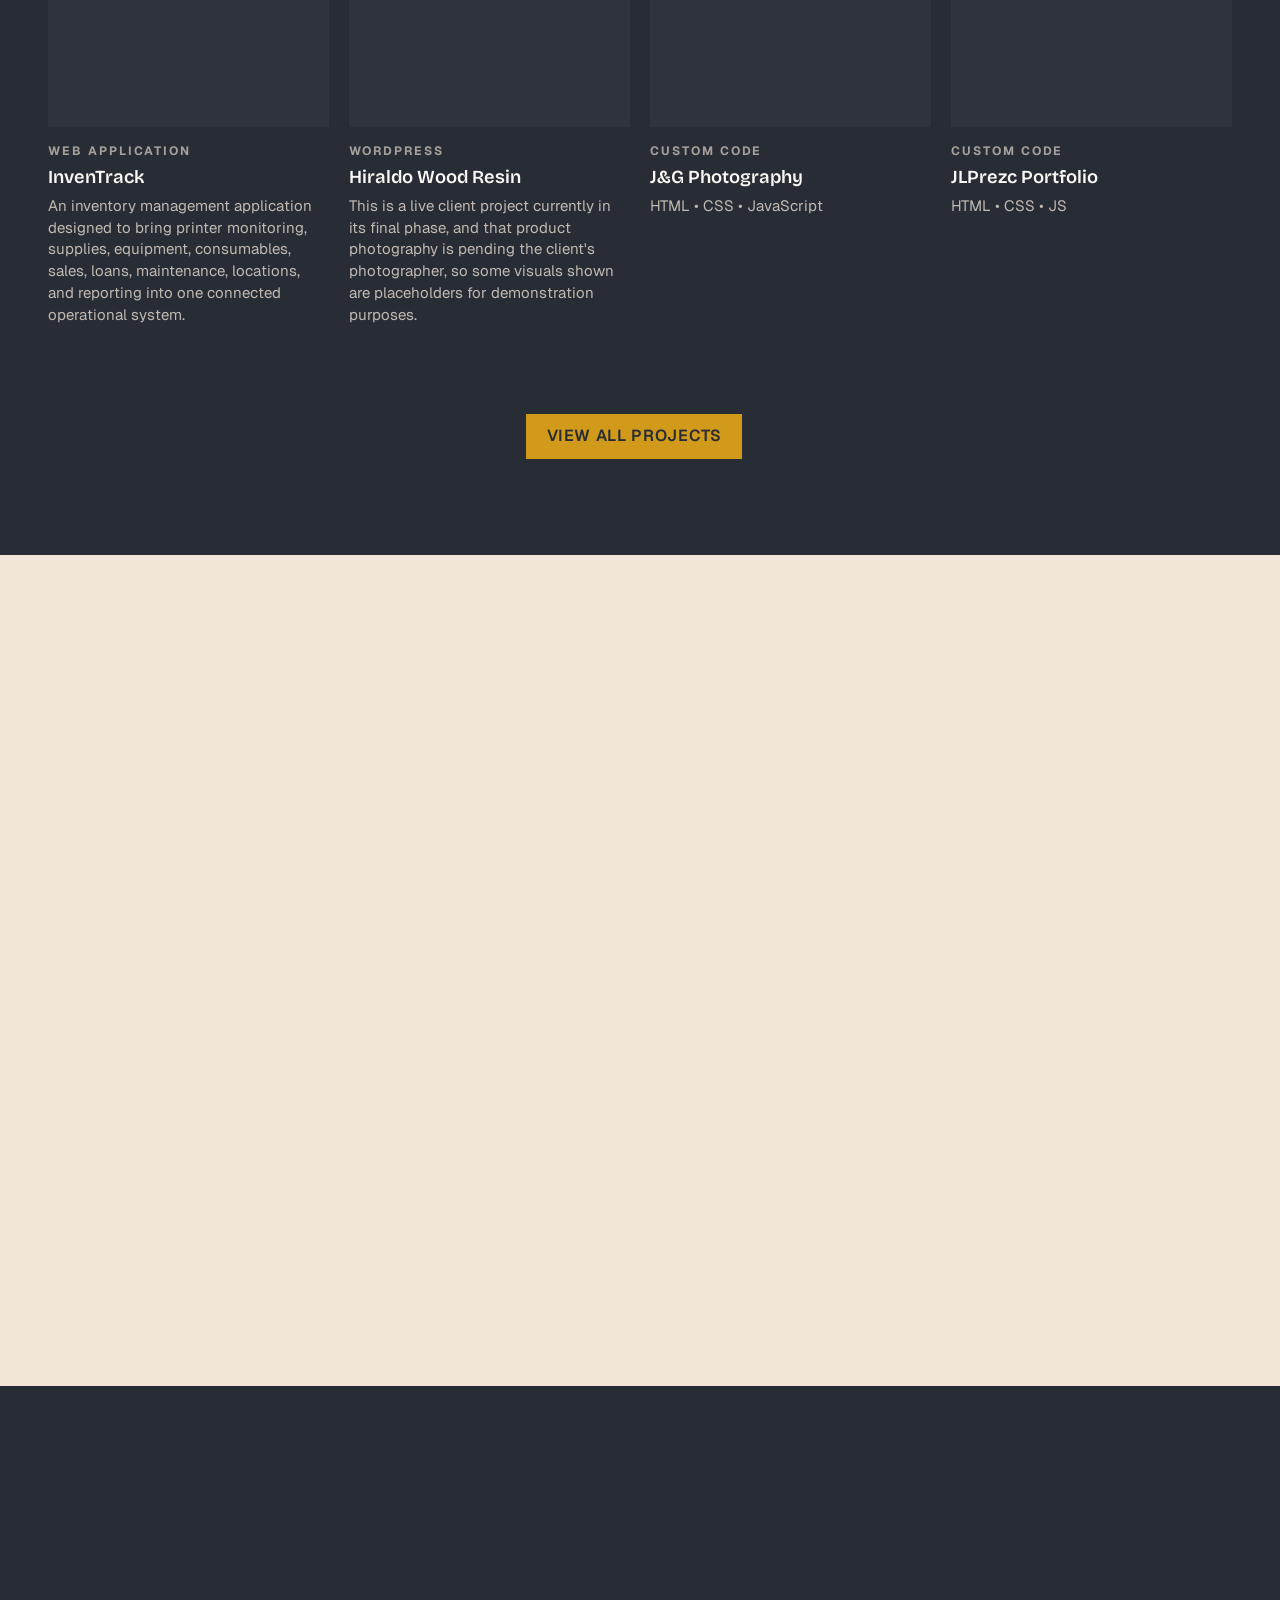
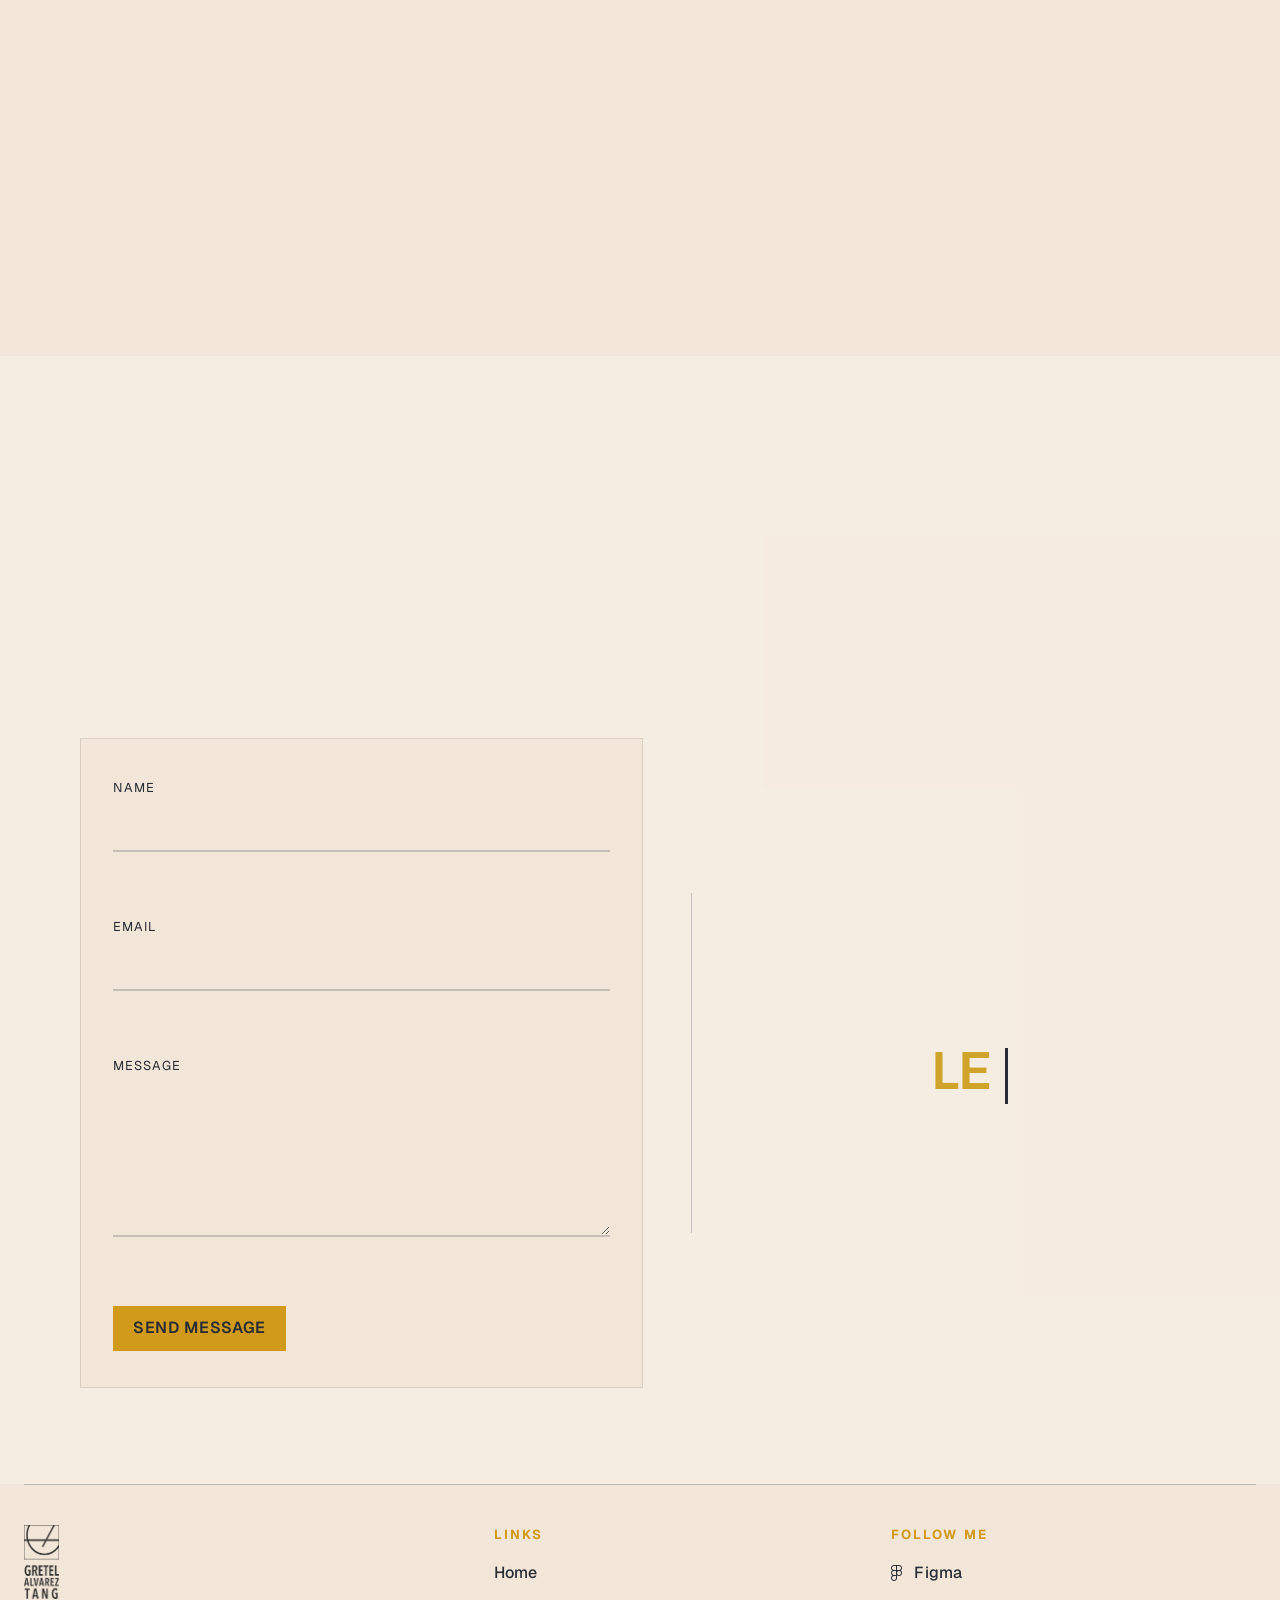
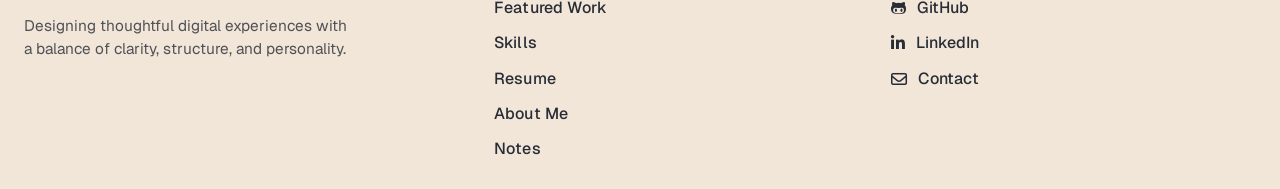
==== commit d3a17ae7: "meta description" ====
--- a/index.html
+++ b/index.html
@@ -4,6 +4,7 @@
 <head>
   <meta charset="UTF-8" />
    <meta name="viewport" content="width=device-width, initial-scale=1.0" />
+   <meta name="description" content="Gretel Alvarez Tang is a bilingual web designer and developer based in Louisville, KY, specializing in WordPress, custom code, and brand-driven websites.">
    <meta name="google-site-verification" content="RTpMOP6rSgO3T47Cy-ySAzgArwTyP1rlOGrGDDT1LrA" />
 <!-- Google tag (gtag.js) -->
 <script async src="https://www.googletagmanager.com/gtag/js?id=G-BYEHMP81Y0"></script>
@@ -15,9 +16,9 @@
   gtag('config', 'G-BYEHMP81Y0');
 </script>
 
-  <title>Gretel Alvarez Tang - Graphic Designer Portfolio</title>
+  <title>Gretel Alvarez Tang - Web Designer</title>
+
  
-
   <link href="https://cdn.jsdelivr.net/npm/bootstrap@5.3.3/dist/css/bootstrap.min.css" rel="stylesheet" />
   <link href="https://cdn.jsdelivr.net/npm/aos@2.3.4/dist/aos.css" rel="stylesheet">
   <link rel="stylesheet" href="https://cdnjs.cloudflare.com/ajax/libs/font-awesome/6.5.1/css/all.min.css">
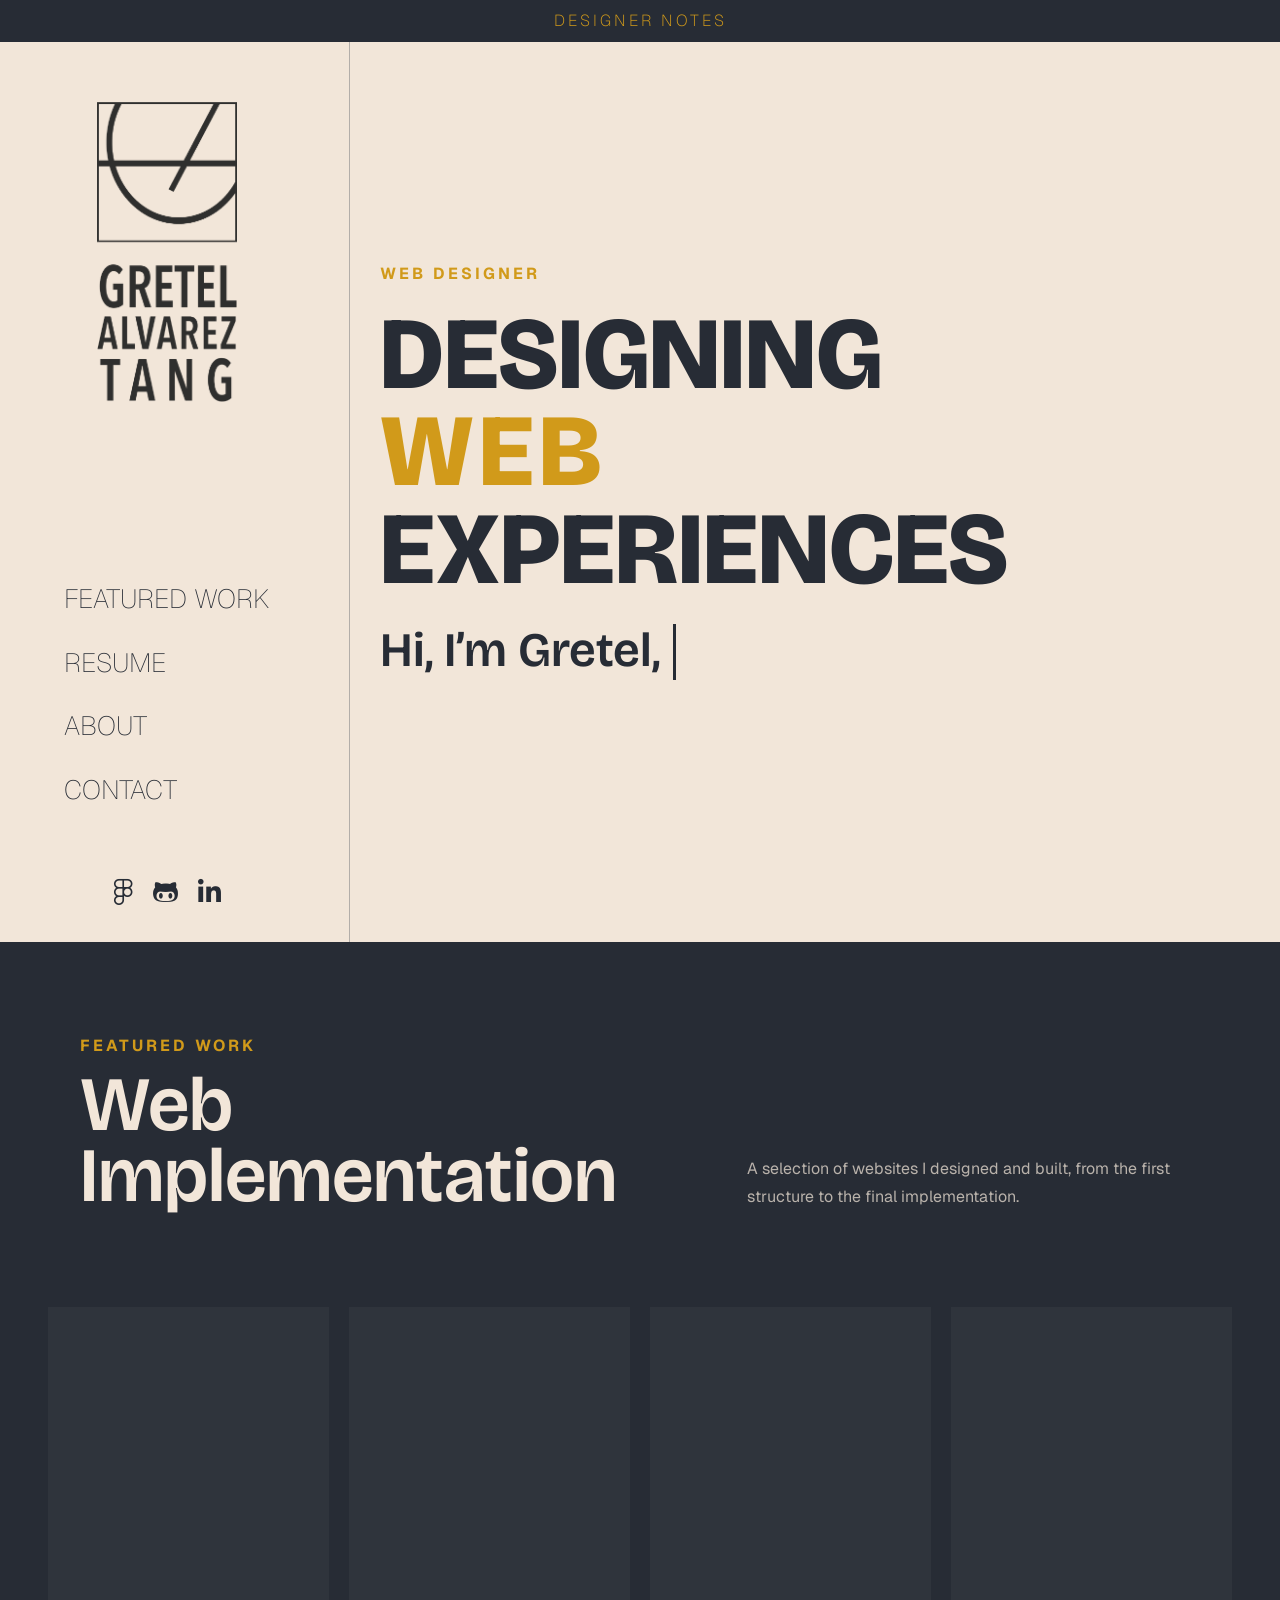
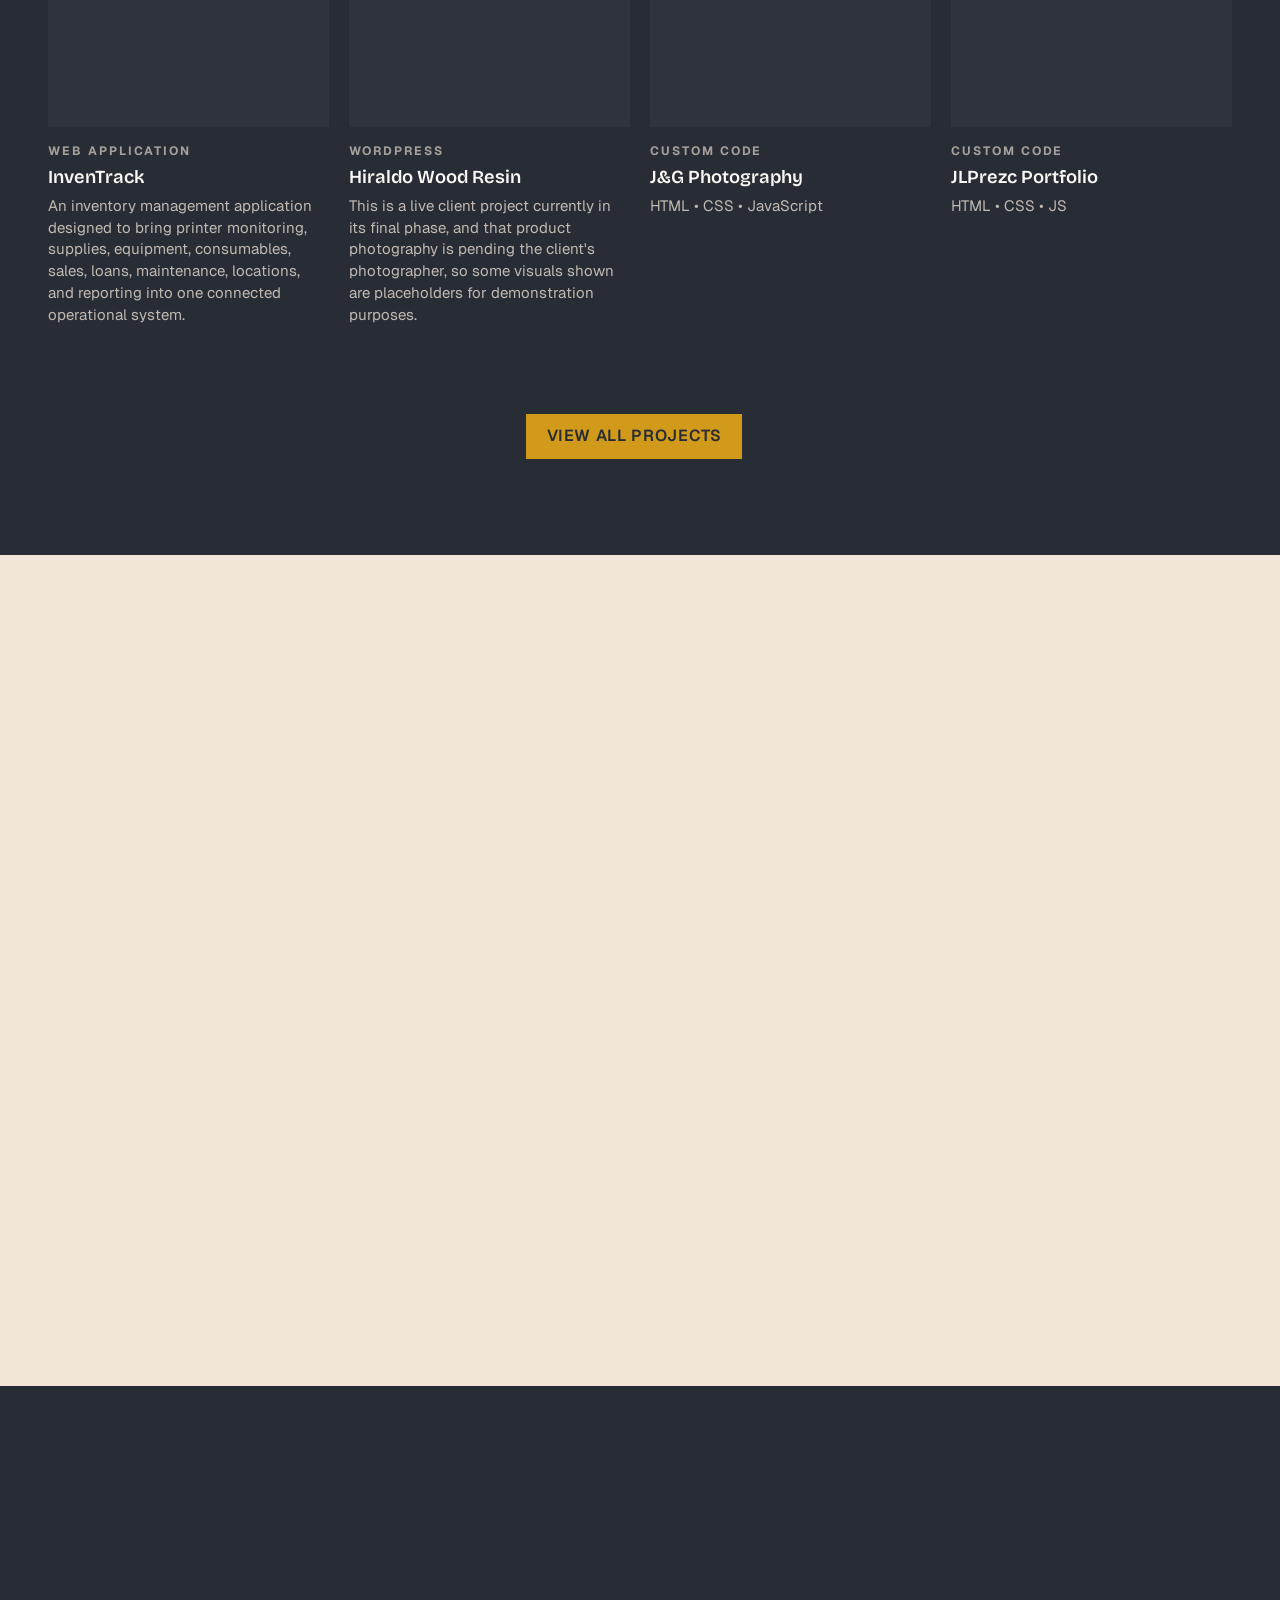
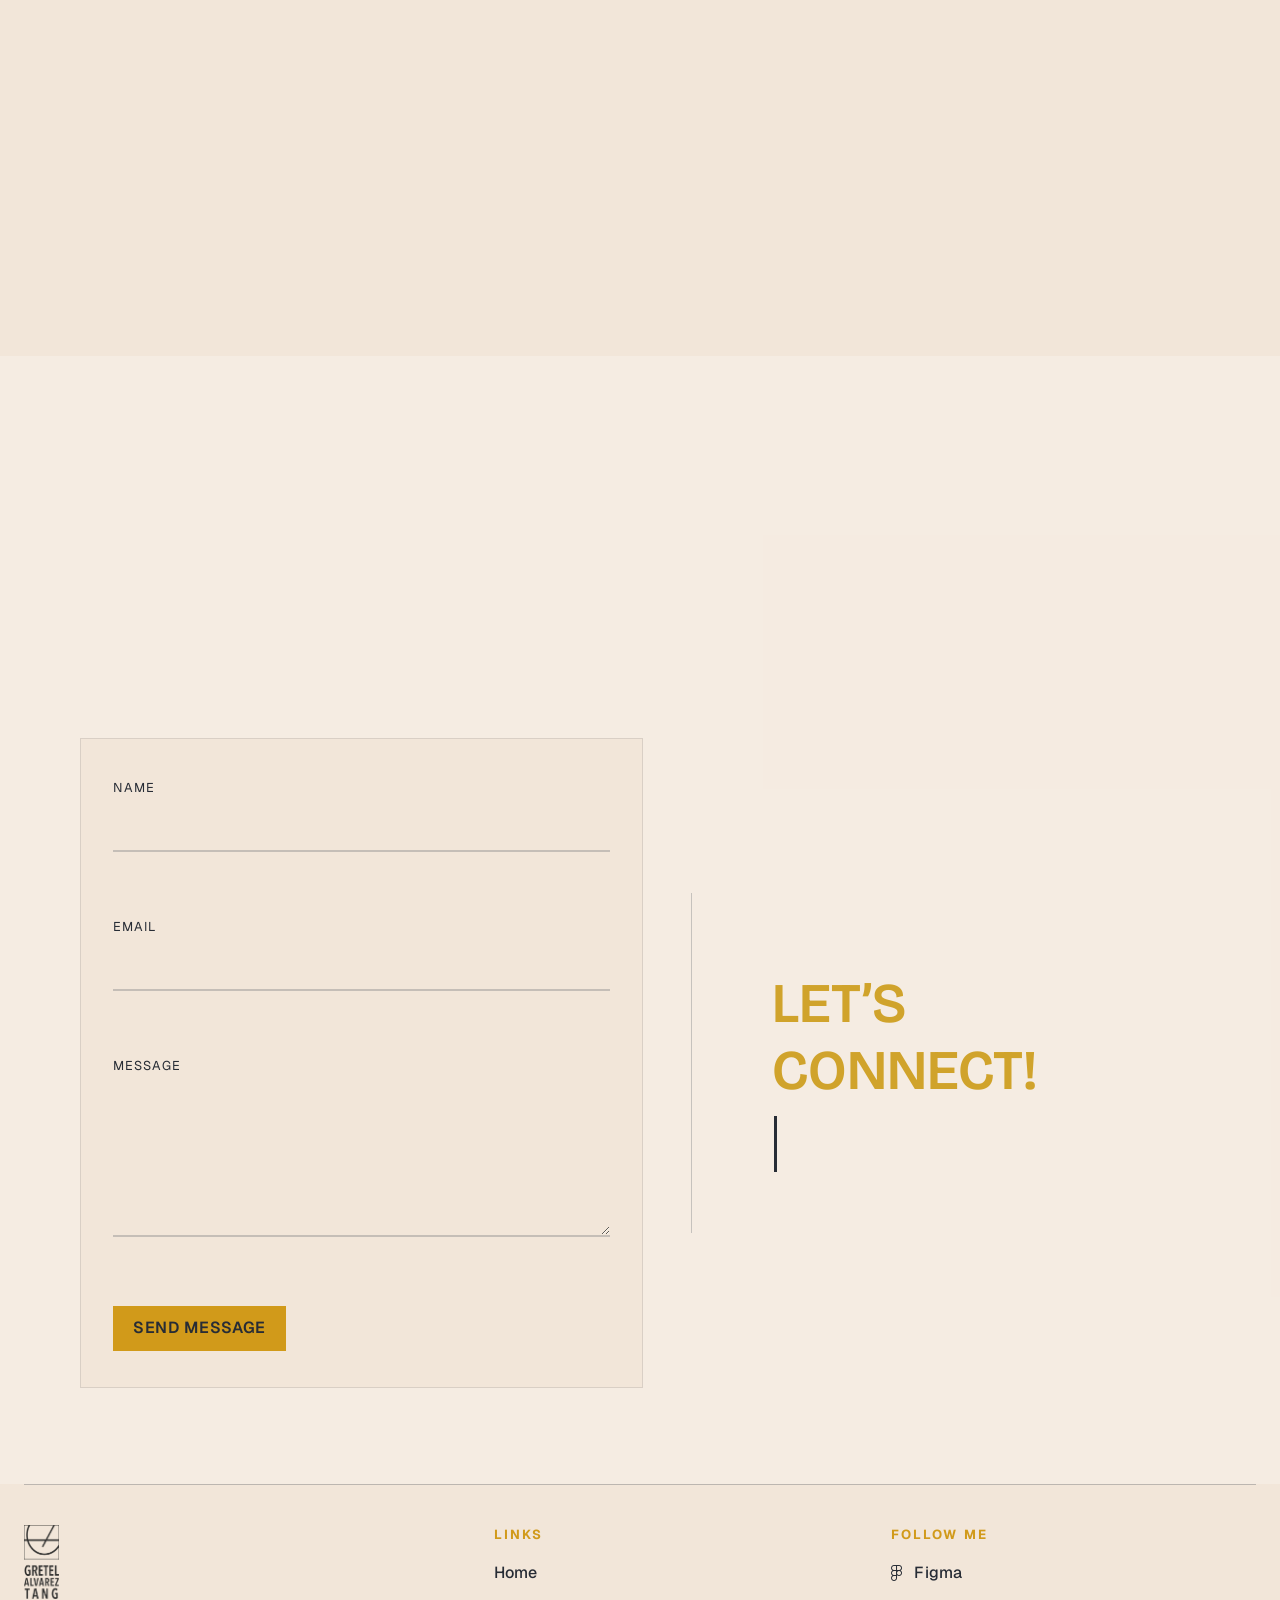
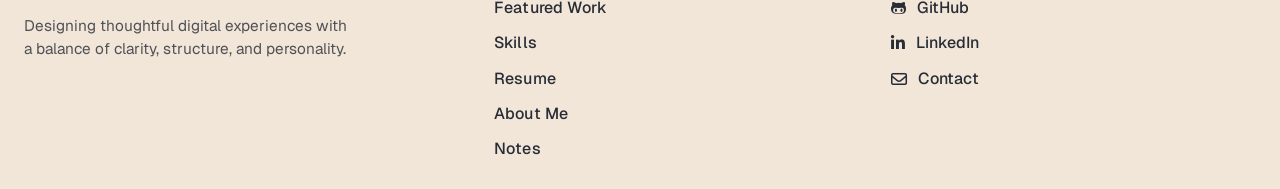
==== commit e60fd72b: "meta description" ====
--- a/index.html
+++ b/index.html
@@ -16,7 +16,7 @@
   gtag('config', 'G-BYEHMP81Y0');
 </script>
 
-  <title>Gretel Alvarez Tang - Web Designer</title>
+  <title>Gretel Alvarez Tang | Bilingual WordPress Web Designer, Louisville KY</title>
 
  
   <link href="https://cdn.jsdelivr.net/npm/bootstrap@5.3.3/dist/css/bootstrap.min.css" rel="stylesheet" />
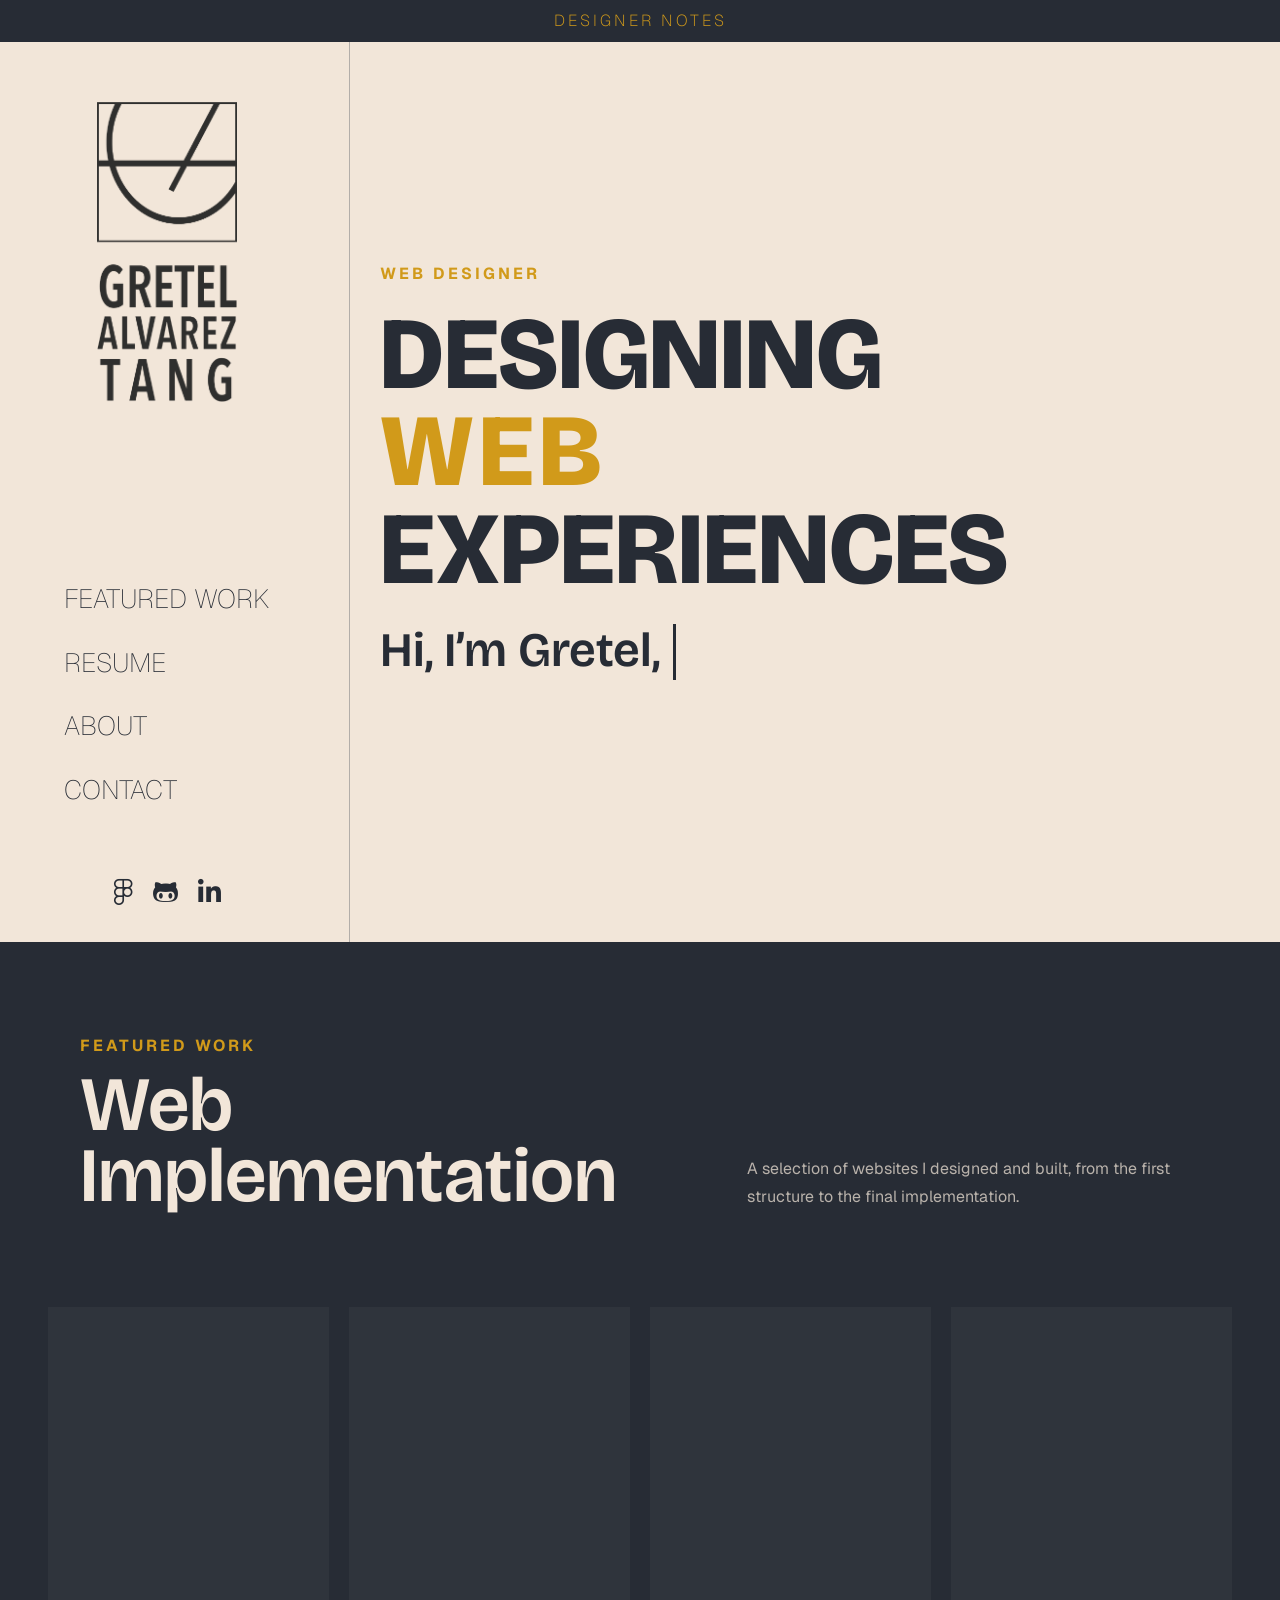
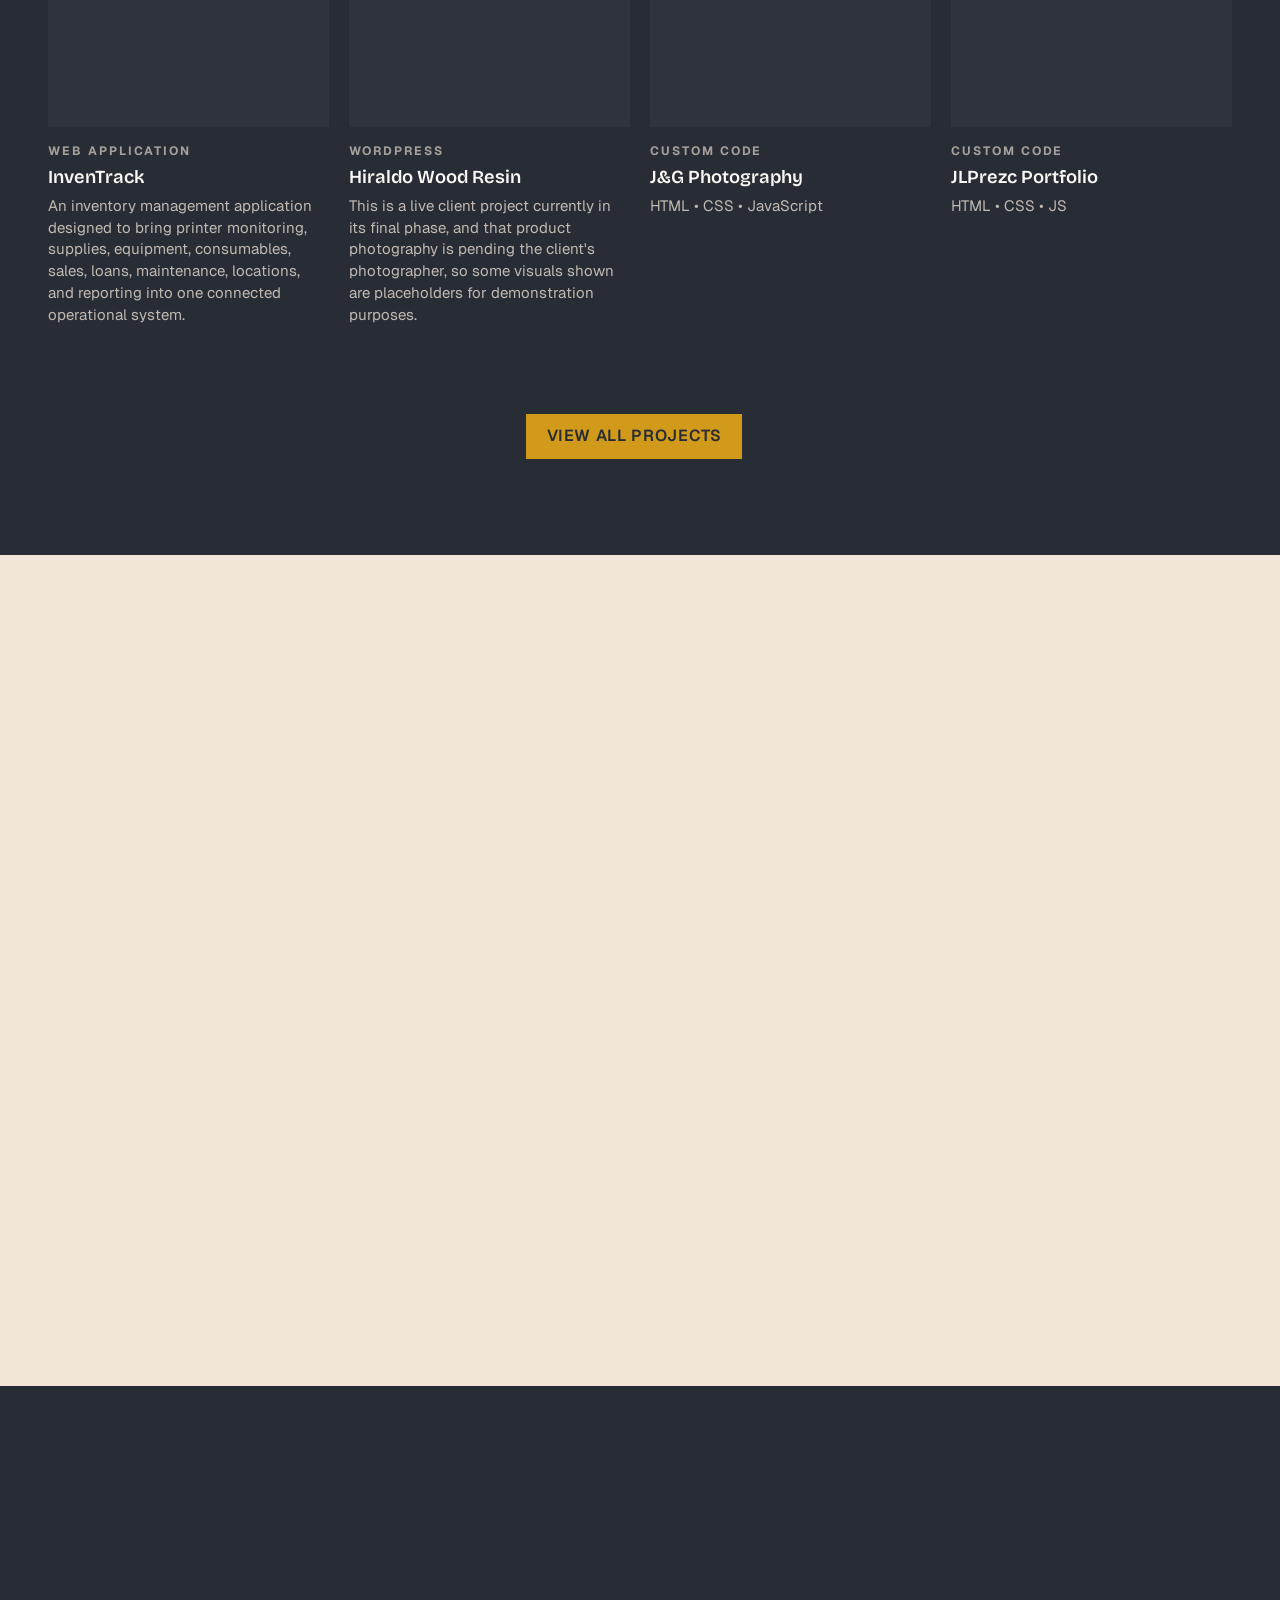
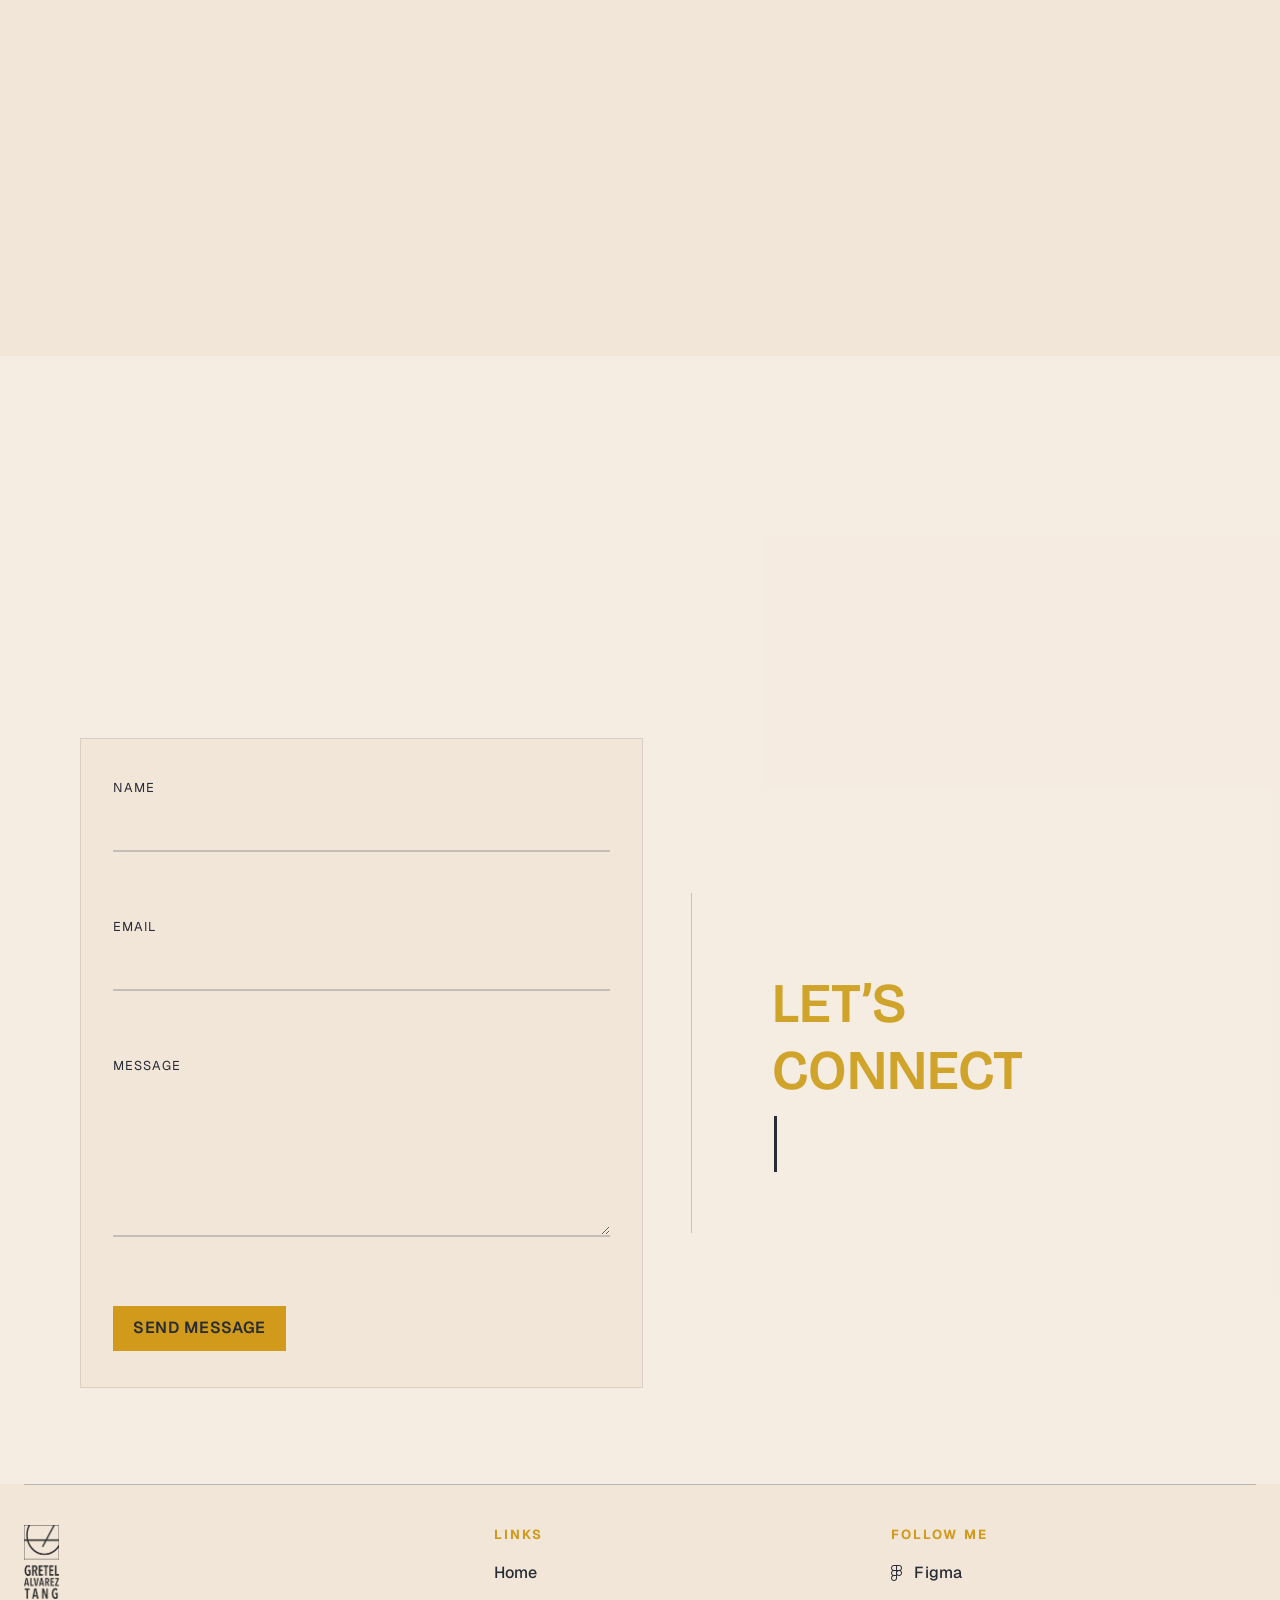
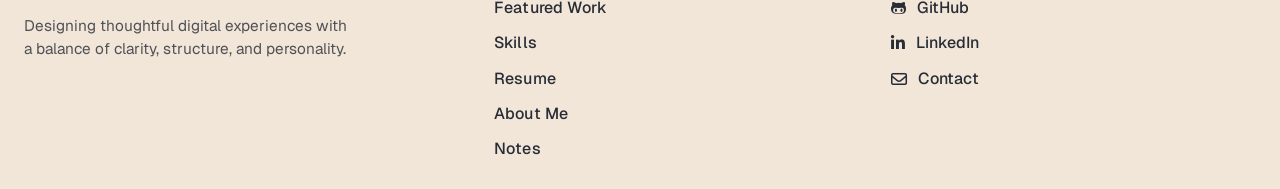
==== commit 8403ab9a: "meta description" ====
--- a/index.html
+++ b/index.html
@@ -16,7 +16,7 @@
   gtag('config', 'G-BYEHMP81Y0');
 </script>
 
-  <title>Gretel Alvarez Tang | Bilingual WordPress Web Designer, Louisville KY</title>
+  <title>Gretel Alvarez Tang | WordPress Web Designer, Louisville KY</title>
 
  
   <link href="https://cdn.jsdelivr.net/npm/bootstrap@5.3.3/dist/css/bootstrap.min.css" rel="stylesheet" />
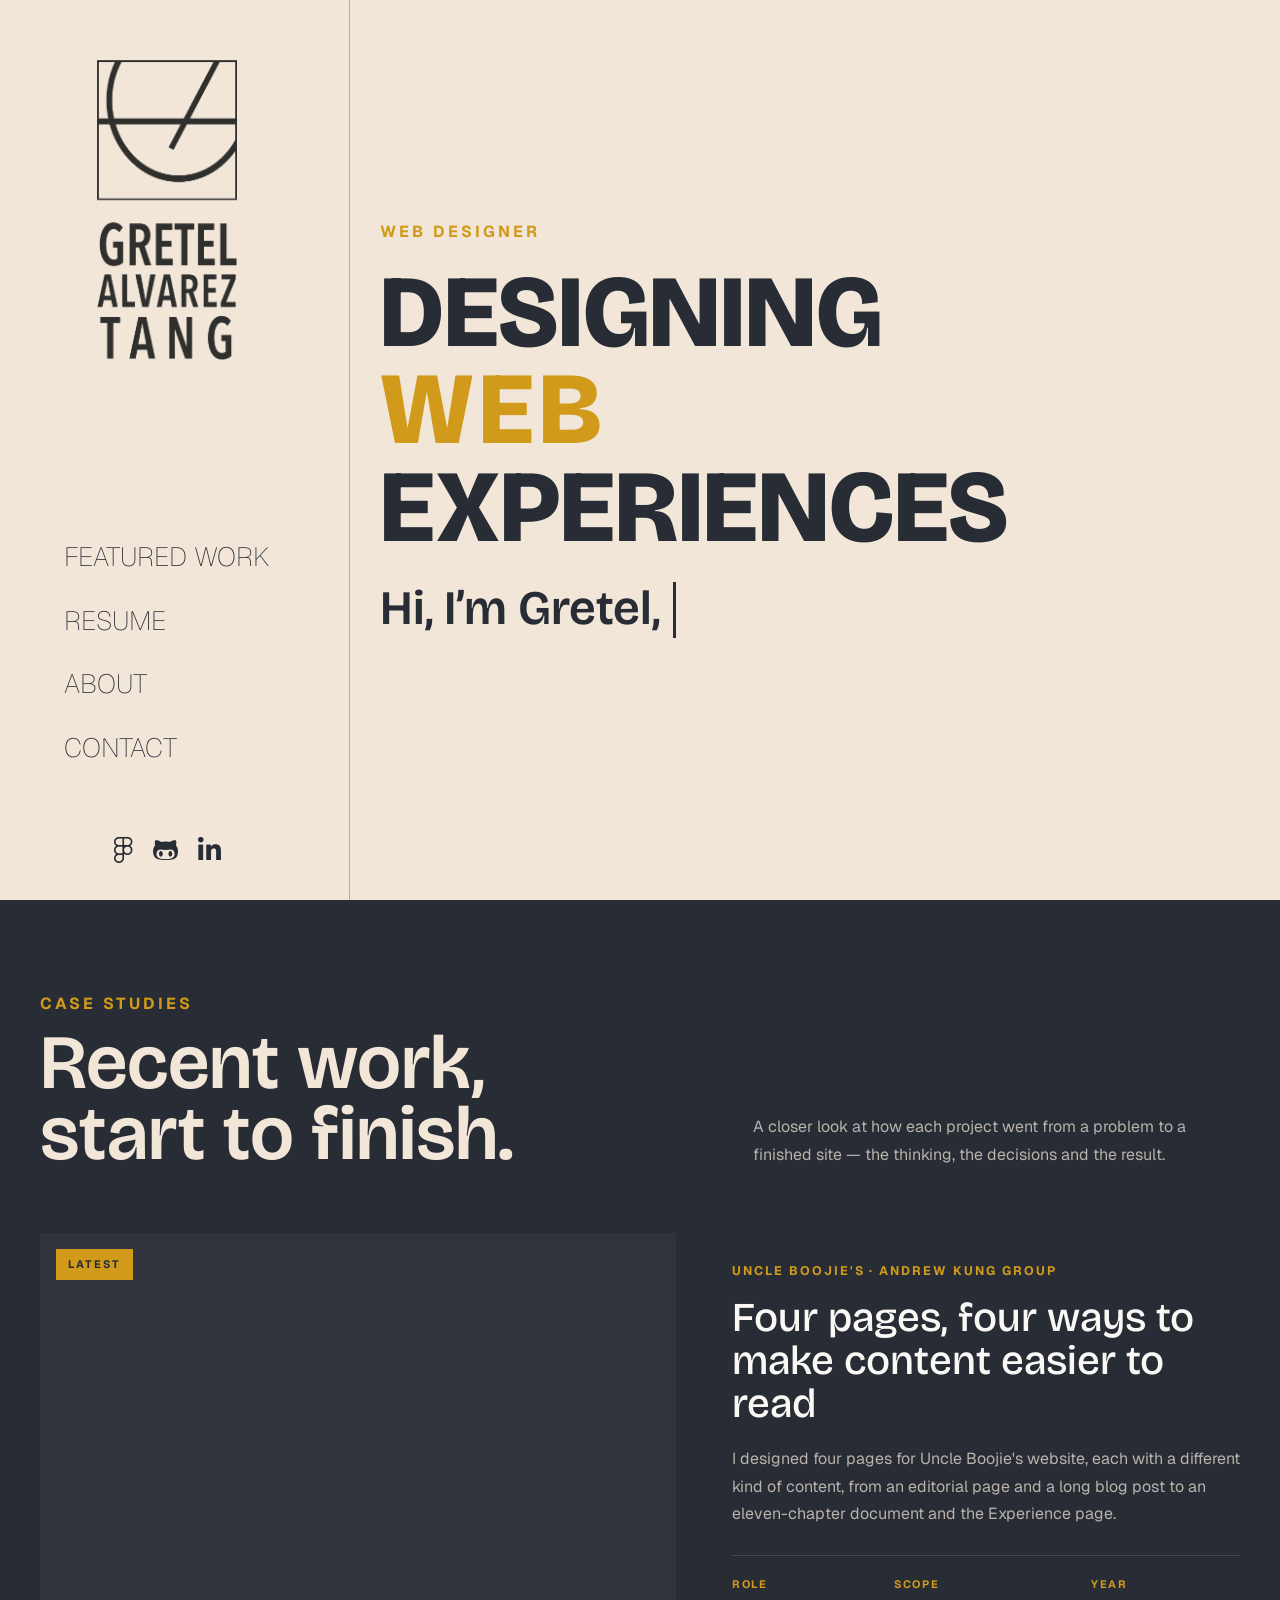
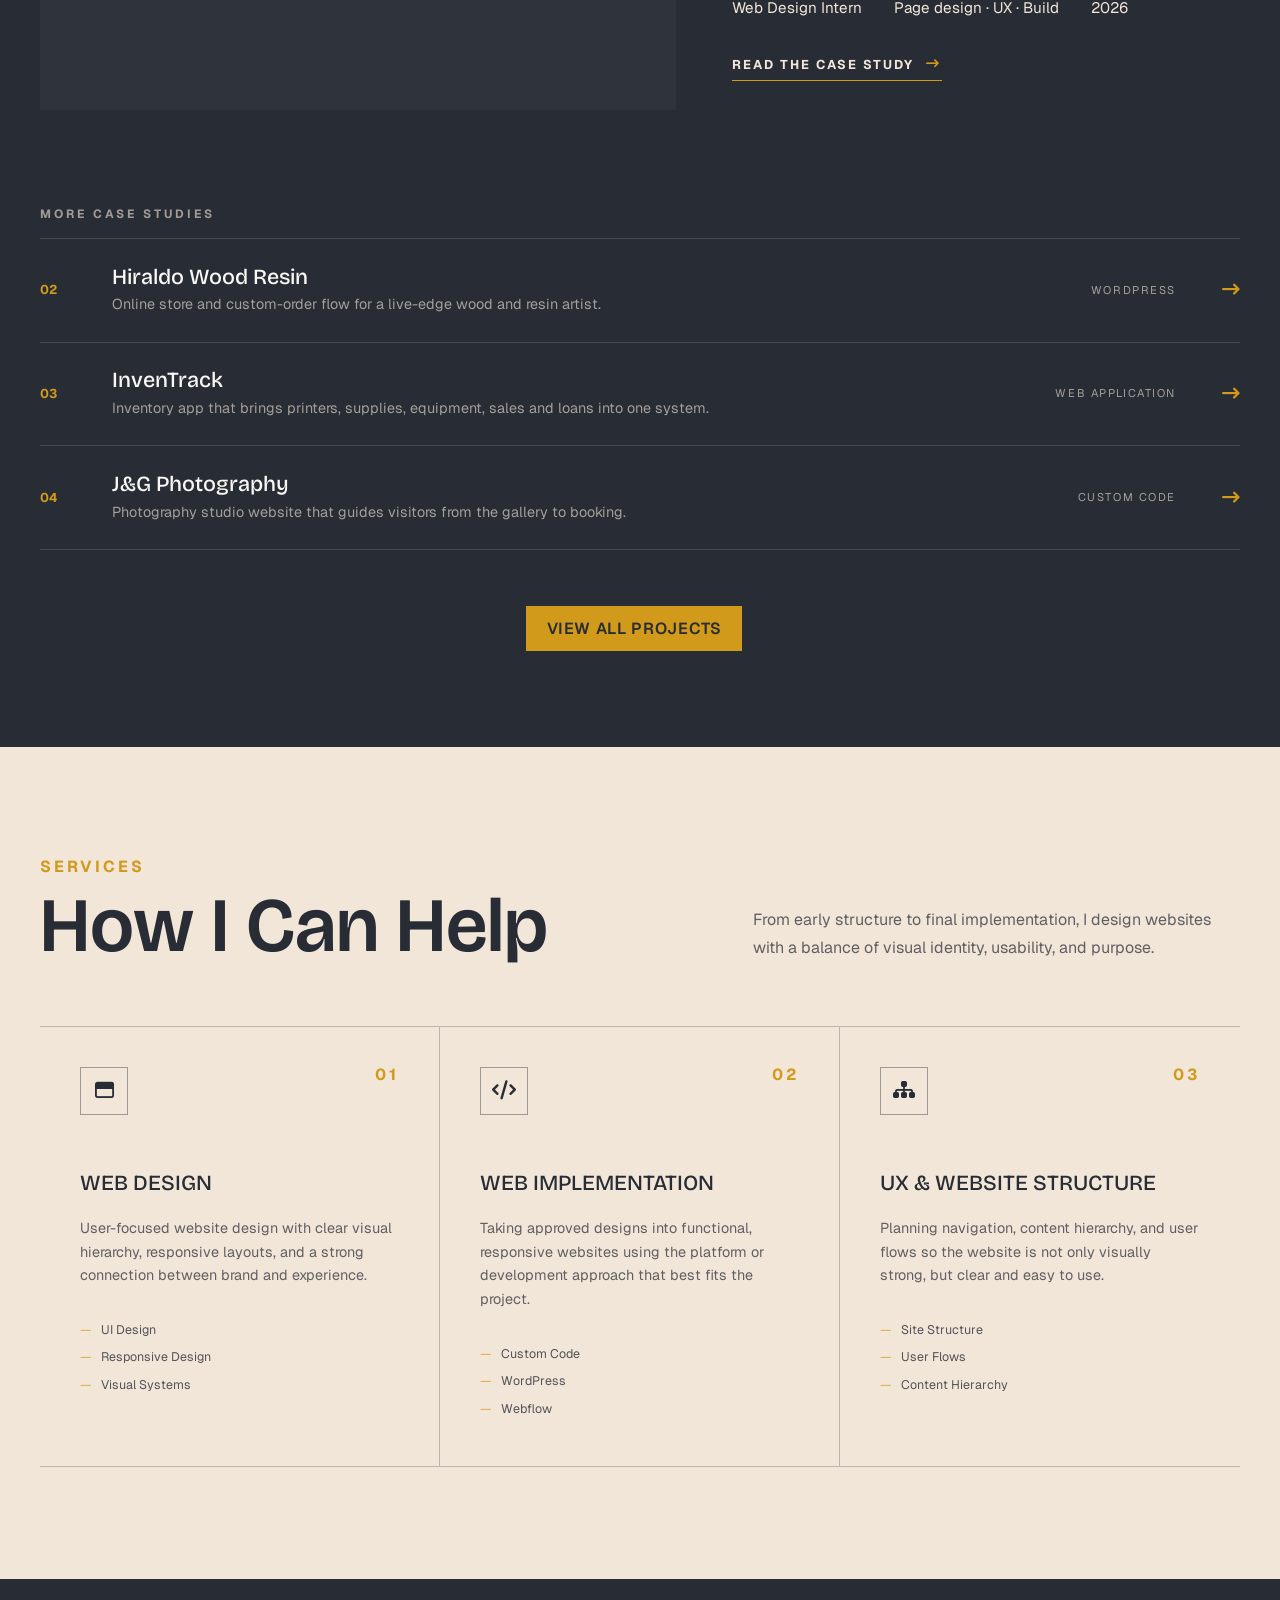
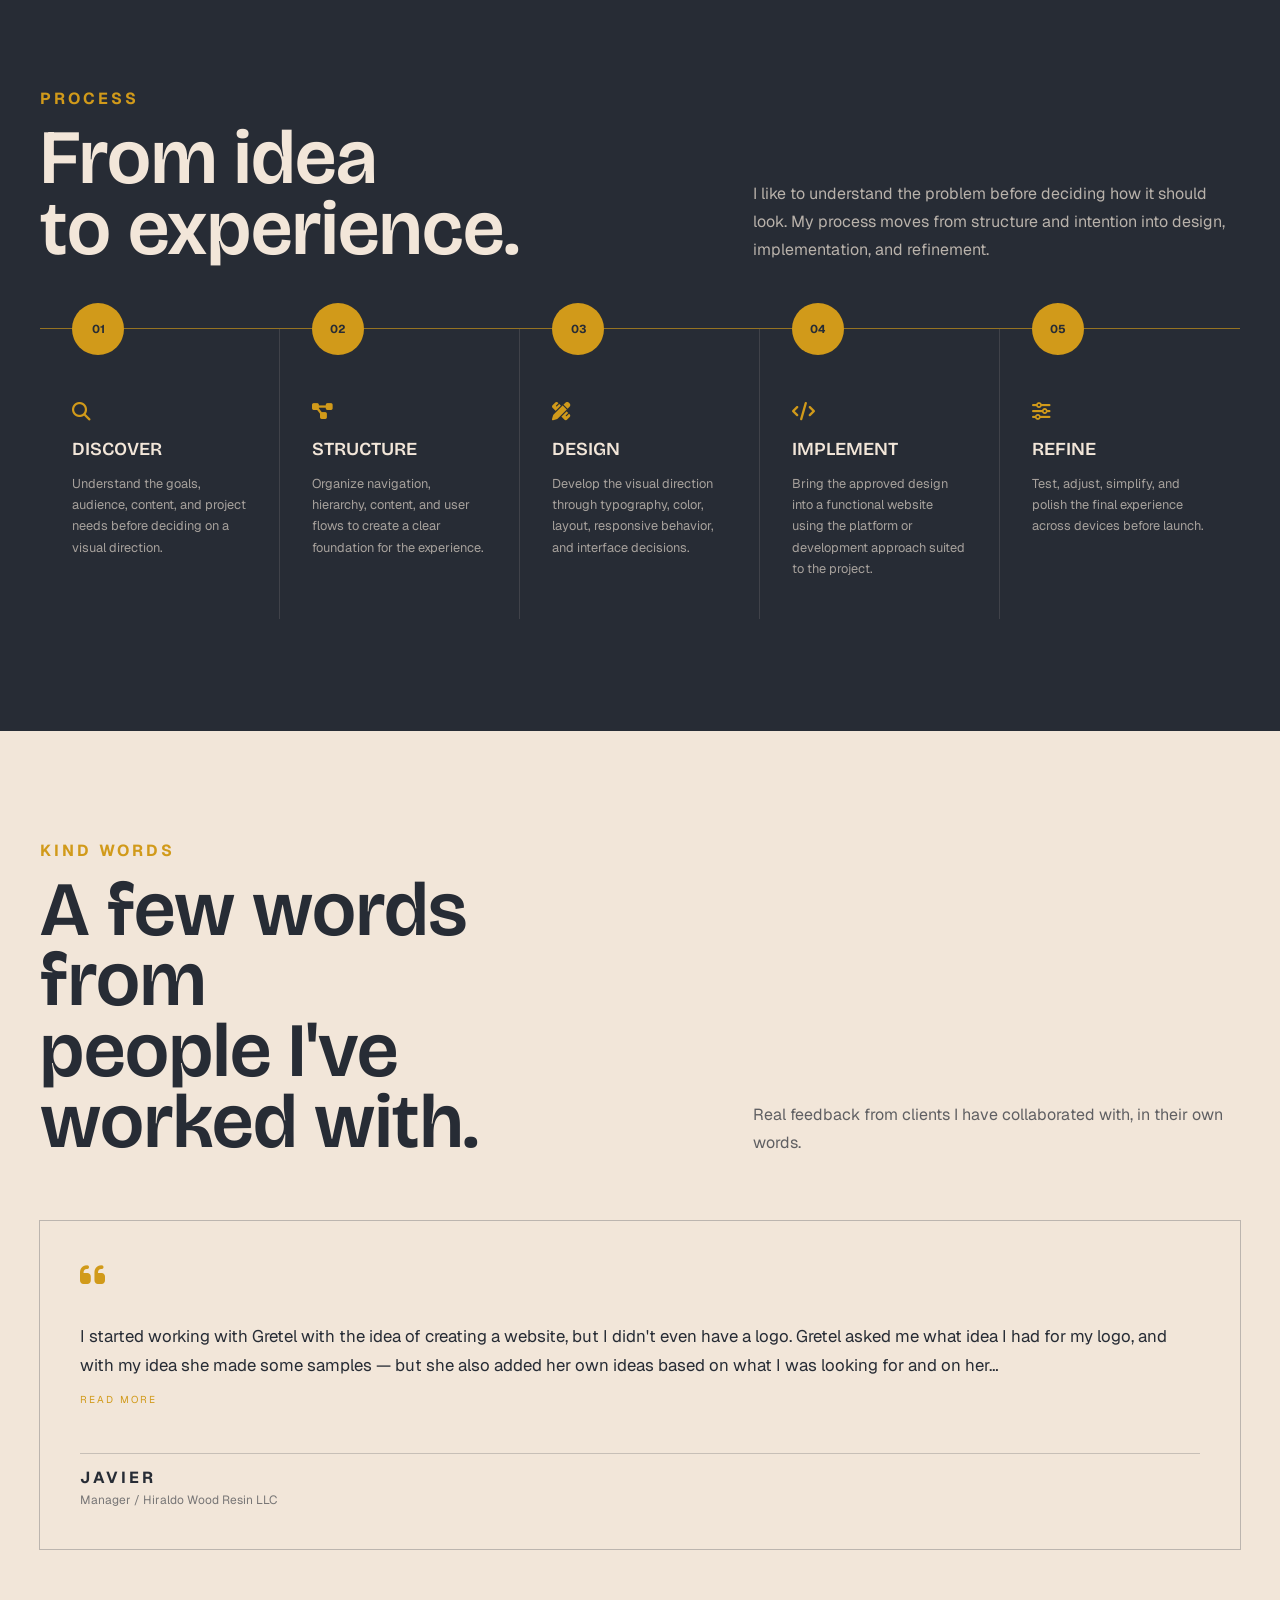
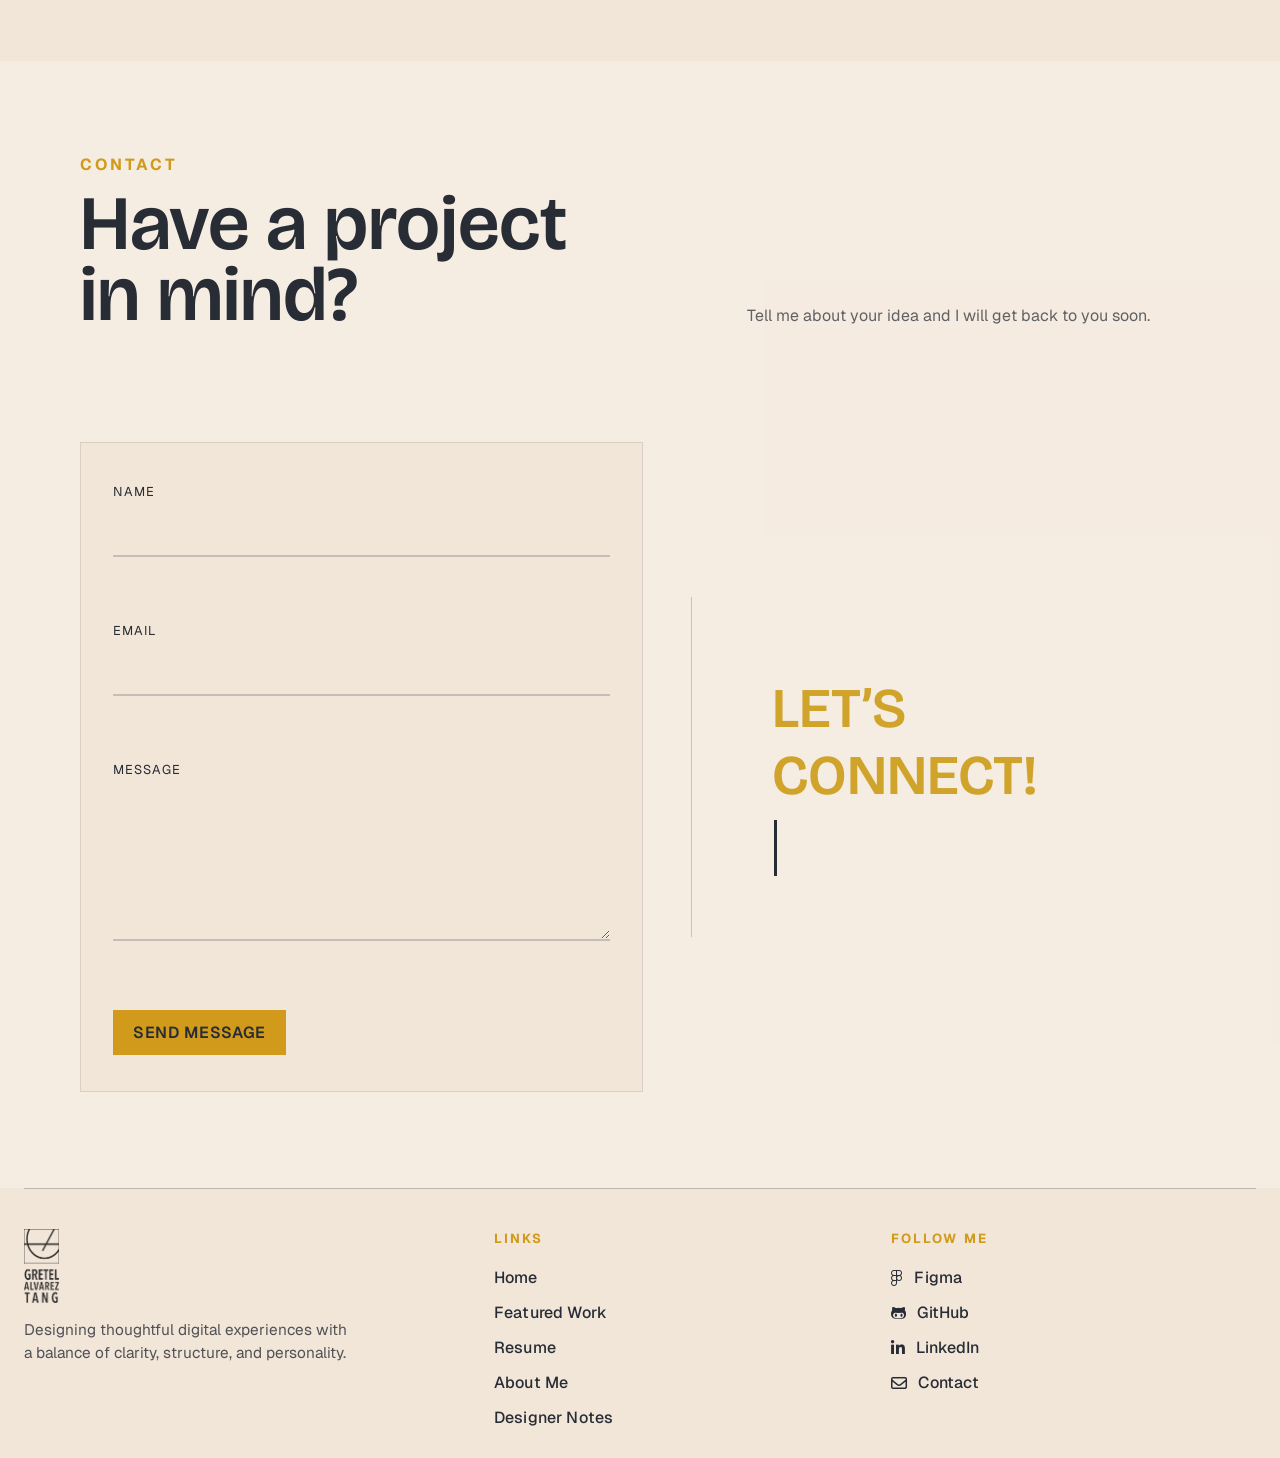
==== commit 8bb6f0c7: "uncleboogiesproject" ====
--- a/index.html
+++ b/index.html
@@ -6,14 +6,25 @@
    <meta name="viewport" content="width=device-width, initial-scale=1.0" />
    <meta name="description" content="Gretel Alvarez Tang is a bilingual web designer and developer based in Louisville, KY, specializing in WordPress, custom code, and brand-driven websites.">
    <meta name="google-site-verification" content="RTpMOP6rSgO3T47Cy-ySAzgArwTyP1rlOGrGDDT1LrA" />
-<!-- Google tag (gtag.js) -->
-<script async src="https://www.googletagmanager.com/gtag/js?id=G-BYEHMP81Y0"></script>
+<!-- Google tag (gtag.js) — only on the published site, not local/dev -->
 <script>
-  window.dataLayer = window.dataLayer || [];
-  function gtag(){dataLayer.push(arguments);}
-  gtag('js', new Date());
-
-  gtag('config', 'G-BYEHMP81Y0');
+  (function () {
+    var host = location.hostname;
+    var isLocal = location.protocol === 'file:' || host === '' || host === 'localhost' ||
+      host === '127.0.0.1' || host === '[::1]' || host.endsWith('.local') ||
+      /^(10|192\.168|172\.(1[6-9]|2\d|3[01]))\./.test(host);
+    if (isLocal) return;
+
+    var s = document.createElement('script');
+    s.async = true;
+    s.src = 'https://www.googletagmanager.com/gtag/js?id=G-BYEHMP81Y0';
+    document.head.appendChild(s);
+
+    window.dataLayer = window.dataLayer || [];
+    window.gtag = function () { dataLayer.push(arguments); };
+    gtag('js', new Date());
+    gtag('config', 'G-BYEHMP81Y0');
+  })();
 </script>
 
   <title>Gretel Alvarez Tang | WordPress Web Designer, Louisville KY</title>
@@ -45,11 +56,6 @@
 </head> 
 
 <body class="home-page">
-   <div id="top_bar" class="py-2.5 px-6 ">
-    <a href="d_notes.html" class="m_text d-flex max-w-7xl text-xs mx-auto flex items-center gap-4 justify-center"  id="link_note">
-      designer notes
-    </a>
-  </div>
 
   <!-- Shared mobile / secondary header -->
   <div id="header-container"></div>
@@ -66,9 +72,6 @@
 
         <section class="sec_menu">
           <a class="nav-link m_text mosaic_btn" href="index.html?section=projects">Featured Work</a>
-          <!-- DISABLED: #skills section is commented out
-          <a class="nav-link m_text mosaic_btn" href="index.html?section=skills">skills</a>
-          -->
           <a class="nav-link m_text mosaic_btn" href="resume.html">resume</a>
           <a class="nav-link m_text mosaic_btn" href="about.html">about</a>
           <a class="nav-link m_text mosaic_btn" href="index.html?section=contact">contact</a>
@@ -104,58 +107,35 @@
   </section>
 
   <!-- PROJECTS -->
-  <section id="projects" class="content">
-    <div class="projects-shell" data-aos="fade-up">
-
-      <div class="section-heading t-border" data-aos="fade-up">
-        <div>
-          <span class="text-xs uppercase">Featured Work</span>
-          <h2 class="title">Web<br>Implementation</h2>
-        </div>
-
-        <p class="section-intro">
-          A selection of websites I designed and built, from the first
-          structure to the final implementation.
-        </p>
-      </div>
-
-      <div id="p_container">
-        <div id="projects-grid" class="projects-featured-grid"></div>
-      </div>
-
-      <div class="projects-cta text-center">
-        <a href="projects.html" class="projects-btn btn text-xs">View All Projects</a>
-      </div>
-    </div>
-  </section>
-
-  <!-- SKILLS -->
-   <!--
-  
-  <section id="skills" class="content">
-    <div class="t-border" data-aos="fade-up">
-      <span class="text-xs uppercase">Skills</span>
-      <h2 id="lnk_skills" class="title">My Tool Box</h2>
-    </div>
-
-    <div class="skills-grid">
-      <div class="skill active" data-title="graphic">
-        <div class="skill-overlay"></div>
-        <div class="skill-inner"></div>
-      </div>
-
-      <div class="skill" data-title="html">
-        <div class="skill-overlay"></div>
-        <div class="skill-inner"></div>
-      </div>
-
-      <div class="skill" data-title="uiux">
-        <div class="skill-overlay"></div>
-        <div class="skill-inner"></div>
-      </div>
-    </div>
-  </section>
--->
+<!-- CASE STUDIES — replaces the whole <section id="projects"> block.
+     The id stays "projects" so your menu links (?section=projects) keep working. -->
+     <section id="projects" class="content">
+      <div class="section-shell" data-aos="fade-up">
+    
+        <div class="section-heading">
+          <div>
+            <span class="text-xs uppercase">Case Studies</span>
+            <h2 class="title">Recent work,<br>start to finish.</h2>
+          </div>
+    
+          <p class="section-intro">
+            A closer look at how each project went from a problem to a
+            finished site — the thinking, the decisions and the result.
+          </p>
+        </div>
+    
+        <!-- Filled from projects.json by renderCaseStudies() -->
+        <div id="cs-lead"></div>
+    
+        <p class="cs-more-label text-xs uppercase">More case studies</p>
+        <ul id="cs-list" class="cs-list"></ul>
+    
+        <div class="projects-cta text-center">
+          <a href="projects.html" class="projects-btn btn text-xs">View All Projects</a>
+        </div>
+    
+      </div>
+    </section>
 
 
   <!-- THINKING BEHIND THE VISUAL -->
@@ -651,7 +631,7 @@
   <div id="footer-container"></div>
 
   <div id="mobile-menu-btn">
-    <a href="javascript:void(0)" data-section="intro" onclick="goToSection(this)">
+    <a href="javascript:void(0)" data-section="intro">
       <i class="fa-solid fa-circle-arrow-up"></i>
     </a>
   </div>
@@ -671,12 +651,6 @@
 
   <script src="js/script.js"></script>
 
-  <script>
-    window.dataLayer = window.dataLayer || [];
-    function gtag(){dataLayer.push(arguments);}
-    gtag('js', new Date());  
-    gtag('config', 'G-BYEHMP81Y0');
-  </script>
  </body>
 
 </html>
--- a/styles.css
+++ b/styles.css
@@ -1,3 +1,31 @@
+/* =====================================================================
+   GRETEL ALVAREZ TANG — PORTFOLIO STYLES
+   =====================================================================
+   1.  Variables + base
+   2.  Utilities
+   3.  Reusable components (buttons, mosaic)
+   4.  Header
+   5.  Footer
+   6.  Sidebar menu + navigation (home)
+   7.  Home — hero
+   8.  Shared section heading (title left | intro right)
+   9.  Home — case studies
+   10. Home — services
+   11. Home — process
+   12. Home — kind words (testimonials)
+   13. Home — contact
+   14. Popup + chat (contact)
+   15. Mobile float button
+   16. Projects archive page (projects.html)
+   17. Project detail page (p_descript.html)
+   18. Designer notes page (d_notes.html)
+   19. Resume page
+   20. Global responsive (keep near the end: it must win over sections above)
+   21. Theme experiment (brand-mode)
+   22. Archive — disabled sections, kept for reference
+   ===================================================================== */
+
+
 /* =============================
    1. VARIABLES + BASE
 ============================= */
@@ -17,7 +45,6 @@
   --white-soft: #faf8f4;
   --overlay-dark: rgba(39, 44, 53, 0.68);
   --sidebar-width: 300px;
-  --topbar-height: 42px;
 }
 
 html {
@@ -28,9 +55,6 @@
 *::before,
 *::after {
   box-sizing: border-box;
-}
-.fancybox__container {
-  z-index: 999999 !important;
 }
 
 body {
@@ -48,29 +72,6 @@
   -moz-osx-font-smoothing: grayscale;
 }
 
-.breadcrumb-nav {
-  width: 100%;
-  padding: 0 3rem;
-  margin: 1rem auto 0;
-  font-size: 12px;
-  text-transform: uppercase;
-  letter-spacing: 0.08em;
-  color: rgba(39, 44, 53, 0.52);
-}
-
-.breadcrumb-nav a {
-  color: var(--soft-color);
-}
-
-.breadcrumb-nav span {
-  color: var(--primary-yellow);
-}
-
-#breadcrumb a:hover {
-  text-decoration: underline;
-}
-
-
 img {
   display: block;
   max-width: 100%;
@@ -139,14 +140,294 @@
   line-height: 0.92;
 }
 
+button:hover,
+a:hover {
+  cursor: pointer;
+}
+
+/* Lightbox always on top */
+.fancybox__container {
+  z-index: 999999 !important;
+}
+
+@keyframes blink {
+  50% {
+    background: transparent;
+  }
+}
+
+@keyframes mosaicOut {
+  to {
+    opacity: 0;
+  }
+}
+
+
 /* =============================
    2. UTILITIES
 ============================= */
+
+.text-xs {
+  font-size: 1rem;
+  letter-spacing: 3px;
+  line-height: 1rem;
+  color: var(--primary-yellow);
+  font-weight: 700;
+}
+
+.text-muted-foreground {
+  color: #8c8c8c;
+}
+
+.uppercase {
+  text-transform: uppercase;
+}
+
+.text-enfasis {
+  color: var(--primary-yellow);
+  letter-spacing: 0.05em;
+}
+
+.softColor {
+  color: var(--soft-color);
+}
+
+.block {
+  display: block;
+}
+
 .col-6 > a {
   display: inline-block;
   width: fit-content;
 }
 
+.wrap {
+  display: block;
+  max-width: none;
+  margin: 0;
+  padding: 0;
+}
+
+.line {
+  width: 1px;
+  background-color: rgba(63, 69, 80, 0.25);
+}
+
+/* Page sections */
+.content {
+  min-height: fit-content;
+  padding: 6rem 0;
+  scroll-margin-top: 1rem;
+}
+
+.section-shell {
+  width: min(1200px, calc(100% - 4rem));
+  margin: 0 auto;
+}
+
+.t-border {
+  width: min(1440px, 100%);
+  max-width: none;
+  margin: 0 auto;
+  padding: 0 5rem;
+}
+
+.section-title-compact {
+  font-size: clamp(3.5rem, 7vw, 6.5rem);
+  line-height: 0.88;
+  letter-spacing: -0.04em;
+  max-width: 700px;
+}
+
+/* Secondary pages (projects, detail, notes, resume) */
+.secondary-main {
+  width: min(1200px, calc(100% - 3rem));
+  margin: 0 auto;
+}
+
+.secondary-page .content {
+  padding-top: 3rem;
+}
+
+.secondary-hero {
+  width: 100vw;
+  margin-left: calc(50% - 50vw);
+  padding: 2rem 3rem 3rem;
+  background-image: url(images/projects/personal/backgound-1.png);
+  background-position: center;
+  background-size: cover;
+}
+
+.secondary-hero-copy {
+  max-width: 760px;
+  margin-top: 1.5rem;
+  color: rgba(39, 44, 53, 0.82);
+}
+
+.secondary-divider {
+  width: 100%;
+  margin-top: 2rem;
+  border-top: 1px solid rgba(63, 69, 80, 0.35);
+}
+
+.breadcrumb-nav {
+  width: 100%;
+  padding: 0 3rem;
+  margin: 1rem auto 0;
+  font-size: 12px;
+  text-transform: uppercase;
+  letter-spacing: 0.08em;
+  color: rgba(39, 44, 53, 0.52);
+}
+
+.breadcrumb-nav a {
+  color: var(--soft-color);
+}
+
+.breadcrumb-nav span {
+  color: var(--primary-yellow);
+}
+
+#breadcrumb a:hover {
+  text-decoration: underline;
+}
+
+@media (max-width: 790px) {
+  .section-title-compact {
+    font-size: clamp(3rem, 15vw, 4.8rem);
+  }
+}
+
+
+/* =============================
+   3. REUSABLE COMPONENTS
+============================= */
+
+/* ---------- Buttons ---------- */
+.btn {
+  margin: 24px 12px 0 0;
+  padding: 0.85rem 1.2rem;
+  border: 1px solid rgba(39, 44, 53, 0.2);
+  border-radius: 0;
+  font-weight: 600;
+  text-transform: uppercase;
+  letter-spacing: 0.04em;
+  background: transparent;
+  --bs-btn-color: var(--soft-color) !important;
+}
+
+.btn:hover {
+  border-color: var(--soft-color);
+}
+
+/* Solid yellow button ("View All Projects", "Send Message") */
+.projects-btn {
+  display: inline-flex;
+  align-items: center;
+  justify-content: center;
+  color: var(--color-font-body);
+  background-color: var(--primary-yellow);
+  border-color: var(--primary-yellow);
+  border-radius: 0;
+  transition: color 0.25s ease, border-color 0.25s ease;
+}
+
+.projects-btn:hover {
+  transform: translateY(-2px);
+  opacity: 0.85;
+  color: var(--primary-yellow);
+  background-color: transparent;
+  border-color: var(--primary-yellow);
+}
+
+.projects-cta {
+  padding-top: 2rem;
+  text-align: center;
+}
+
+/* ---------- Mosaic buttons (lines burst on hover) ---------- */
+.mosaic_btn {
+  position: relative;
+  z-index: 2;
+  overflow: hidden;
+  border: none;
+  text-transform: uppercase;
+  font-weight: 700;
+  transition: color 0.5s, letter-spacing 0.35s ease;
+}
+
+.mosaic_btn .line {
+  position: absolute;
+  z-index: 1;
+  width: 2px;
+  height: 50px;
+  transform: scaleY(1);
+  transition: transform 0.5s linear, top 1s linear, bottom 1s linear;
+}
+
+.mosaic_btn .line.top {
+  top: 0;
+  transform-origin: bottom;
+}
+
+.mosaic_btn .line.bottom {
+  top: auto;
+  bottom: 0;
+  transform-origin: top;
+}
+
+
+/* =============================
+   4. HEADER
+============================= */
+
+#header-container {
+  width: 100%;
+  border-bottom: 1px solid #808080;
+  background: var(--background-color);
+  position: sticky;
+  top: 0;
+  z-index: 100;
+}
+
+/* específicamente el header inyectado */
+#header-container > header {
+  width: 100%;
+  min-height: 100px;
+  margin: 0;                     /* elimina el margin negativo de .row */
+  padding: 10px 40px;
+  display: flex;
+  align-items: center;
+  background: var(--background-color);
+}
+
+/* tamaño estable, NO vh */
+#header-container #img_logoh {
+  height: 70px;
+  width: auto;
+  display: block;
+}
+
+/* Only the site header (not content <header>s like .case-chapter-head) */
+#header-container header {
+  position: sticky;
+  top: 0;
+  z-index: 100;
+  background: var(--background-color);
+  padding: 10px 40px;
+}
+
+#img_logoh {
+  height: 5vh;
+  width: auto;
+}
+
+.navbar,
+.navbar-toggler {
+  border: transparent;
+}
+
+/* ---------- Mobile menu (hamburger) ---------- */
 #btn_menu {
   background: none;
   border: none;
@@ -189,265 +470,15 @@
   overflow: hidden;
 }
 
-.text-xs {
-  font-size: 1rem;
-  letter-spacing: 3px;
-  line-height: 1rem;
-  color: var(--primary-yellow);
-  font-weight: 700;
-}
-
-.text-muted-foreground {
-  color: #8c8c8c;
-}
-
-.uppercase {
-  text-transform: uppercase;
-}
-
-.text-enfasis {
-  color: var(--primary-yellow);
-  letter-spacing: 0.05em;
-}
-
-.softColor {
-  color: var(--soft-color);
-}
-
-.block {
-  display: block;
-}
-
-.content {
-  min-height: fit-content;
-  padding: 6rem 0;
-  scroll-margin-top: 1rem;
-}
-
-.line {
-  width: 1px;
-  background-color: rgba(63, 69, 80, 0.25);
-}
-
-.t-border {
-  width: min(1440px, 100%);
-  max-width: none;
-  margin: 0 auto;
-  padding: 0 5rem;
-}
-
-.secondary-main {
-  width: min(1200px, calc(100% - 3rem));
-  margin: 0 auto;
-}
-
-.secondary-hero {
-  width: 100vw;
-  margin-left: calc(50% - 50vw);
-  padding: 2rem 3rem 3rem;
-
-  background-image: url(images/projects/personal/backgound-1.png);
-  background-position: center;
-  background-size: cover;
-}
-
-.projects-hero {
-  width: 100%;
-  margin-bottom: 4rem;
-}
-
-.project-hero-card {
-  display: grid;
-  grid-template-columns: 1.2fr 1fr;
-  gap: 2rem;
-  align-items: center;
-}
-
-.project-hero-card img {
-  width: 100%;
-  height: 100%;
-  object-fit: cover;
-}
-
-.project-hero-content h2 {
-  font-size: 2.5rem;
-  margin-bottom: 1rem;
-}
-
-.project-hero-content p {
-  opacity: 0.7;
-}
-
-.projects-archive-grid {
-  display: grid;
-  grid-template-columns: repeat(2, 1fr);
-  gap: 2rem;
-}
-
-.secondary-hero-copy {
-  max-width: 760px;
-  margin-top: 1.5rem;
-  color: rgba(39, 44, 53, 0.82);
-}
-
-.secondary-divider {
-  width: 100%;
-  margin-top: 2rem;
-  border-top: 1px solid rgba(63, 69, 80, 0.35);
-}
-
-.secondary-page .content {
-  padding-top: 3rem;
-}
 
 /* =============================
-   3. GLOBAL INTERACTIONS + ANIMATIONS
-============================= */
-
-button:hover,
-a:hover,
-.project-card:hover,
-.archive-card:hover {
-  cursor: pointer;
-}
-
-@keyframes blink {
-  50% {
-    background: transparent;
-  }
-}
-
-@keyframes mosaicOut {
-  to {
-    opacity: 0;
-  }
-}
-
-/* =============================
-   4. REUSABLE COMPONENTS
-============================= */
-
-.btn {
-  margin: 24px 12px 0 0;
-  padding: 0.85rem 1.2rem;
-  border: 1px solid rgba(39, 44, 53, 0.2);
-  border-radius: 0;
-  font-weight: 600;
-  text-transform: uppercase;
-  letter-spacing: 0.04em;
-  background: transparent;
-  --bs-btn-color: var(--soft-color) !important;
-}
-
-.btn:hover {
-  border-color: var(--soft-color);
-}
-
-
-
-.mosaic_btn {
-  position: relative;
-  z-index: 2;
-  overflow: hidden;
-  border: none;
-  text-transform: uppercase;
-  font-weight: 700;
-  transition: color 0.5s, letter-spacing 0.35s ease;
-}
-
-.mosaic_btn .line {
-  position: absolute;
-  z-index: 1;
-  width: 2px;
-  height: 50px;
-  transform: scaleY(1);
-  transition: transform 0.5s linear, top 1s linear, bottom 1s linear;
-}
-
-.mosaic_btn .line.top {
-  top: 0;
-  transform-origin: bottom;
-}
-
-.mosaic_btn .line.bottom {
-  top: auto;
-  bottom: 0;
-  transform-origin: top;
-}
-
-/* =============================
-   5. HEADER + TOP BAR
-============================= */
-
-#top_bar {
-  display: flex;
-  align-items: center;
-  justify-content: center;
-  min-height: var(--topbar-height);
-  padding: 10px;
-  background-color: var(--soft-color);
-}
-
-#link_note {
-  font-weight: 200 !important;
-  color: var(--primary-yellow);
-}
-#header-container {
-  width: 100%;
-  border-bottom: 1px solid #808080;
-  background: var(--background-color);
-  position: sticky;
-  top: 0;
-  z-index: 100;
-}
-
-/* específicamente el header inyectado */
-#header-container > header {
-  width: 100%;
-  min-height: 100px;
-
-  margin: 0; /* elimina el margin negativo de .row */
-  padding: 10px 40px;
-
-  display: flex;
-  align-items: center;
-
-  background: var(--background-color);
-}
-
-/* tamaño estable, NO vh */
-#header-container #img_logoh {
-  height: 70px;
-  width: auto;
-  display: block;
-}
-
-header { 
-  position: sticky;
-  top: 0;
-  z-index: 100;
-  background: var(--background-color);
-  padding: 10px 40px;
-}
-
-#img_logoh {
-  height: 5vh;
-  width: auto;
-}
-
-.navbar,
-.navbar-toggler {
-  border: transparent;
-}
-
-/* =============================
-   6. FOOTER
+   5. FOOTER
 ============================= */
 
 #footer-container {
   width: 100%;
   margin-top: auto;
-  padding: 0rem 1.5rem 0.75rem;
+  padding: 0 1.5rem 0.75rem;
 }
 
 .site-footer {
@@ -522,206 +553,126 @@
   display: none;
 }
 
+
 /* =============================
-   7. DESIGNER NOTES PAGE
+   6. SIDEBAR MENU + NAVIGATION (home)
 ============================= */
 
-.dnotes {
-  padding: 2rem 0;
-}
-.diag-img{
-  height: 400px!important;
-}
+#menu_dtk {
+  top: 0;
+  left: 0;
+  width: var(--sidebar-width);
+  height: 100%;
+  z-index: 20;
+  background: var(--background-color);
+}
+
+.div_menu_home {
+  display: grid;
+  grid-template-columns: 1fr;
+  justify-items: center;
+  min-width: 350px;
+  height: 100vh;
+  padding-right: 1rem;
+  text-align: right;
+  border-right: 0.25px solid rgba(63, 69, 80, 0.35);
+}
+
+.div_menu_home .m_text,
+.div_menu_home i {
+  font-size: 1.65rem;
+  font-weight: 100;
+}
+
+.sec_menu {
+  display: flex;
+  flex-direction: column;
+  padding: 35px;
+  padding-top: 5em;
+  text-align: left;
+}
+
+.sec_menu22 {
+  display: flex;
+  gap: 1.25rem;
+  padding: 0;
+}
+
+/* ---------- Logo ---------- */
+#logo_container {
+  position: relative;
+  width: 140px;
+  height: 420px;
+  margin: 0 auto 2rem;
+  overflow: hidden;
+}
+
+#logo_container img {
+  position: absolute;
+  inset: 0;
+  width: 100%;
+  height: 100%;
+  object-fit: contain;
+}
+
+.logo-base {
+  opacity: 1;
+  transition: opacity 0.3s ease;
+}
+
+.logo-color {
+  position: absolute;
+  inset: 0;
+  opacity: 0;
+  transform-origin: center;
+  transform: scale(1);
+  transition: opacity 0.25s ease, transform 0.35s ease;
+}
+
+.logo-mosaic .line {
+  position: absolute;
+  z-index: 9999;
+  width: 2px;
+  height: 35px;
+  background: var(--background-color);
+  pointer-events: none;
+  opacity: 0.9;
+  mix-blend-mode: overlay;
+  transition: top 0.35s linear, bottom 0.35s linear, opacity 0.25s ease;
+}
+
+.logo-mosaic .line.top {
+  top: 0;
+}
+
+.logo-mosaic .line.bottom {
+  bottom: 0;
+}
+
+/* ---------- Links ---------- */
+.nav-link {
+  margin-bottom: 1.5rem;
+}
+
+.m_text {
+  display: inline-block;
+  font-weight: 700;
+  text-decoration: none;
+  text-transform: uppercase;
+  transition: transform 0.3s ease, color 0.3s ease;
+}
+
+.m_text:hover {
+  color: var(--primary-yellow);
+}
+
+.m_off_text {
+  color: var(--background-color);
+}
+
 
 /* =============================
-   DESIGNER NOTES REFINEMENT
-   Only affects d_notes.html
-============================= */
-
-.notes-page-body .secondary-hero {
-  padding-bottom: 4rem;
-}
-
-.notes-page-body .secondary-hero-copy {
-  max-width: 700px;
-}
-
-.notes-page-body .notes-meta-layout {
-  display: grid;
-  grid-template-columns: minmax(220px, 320px) minmax(320px, 560px);
-  column-gap: clamp(4rem, 9vw, 11rem);
-  row-gap: 2rem;
-  align-items: start;
-  width: min(100%, 980px);
-  margin-top: 1.3rem;
-}
-
-.notes-page-body .notes-meta-card {
-  min-width: 0;
-}
-
-.notes-page-body .notes-meta-card-right {
-  max-width: 560px;
-}
-.notes-page-body .diagram-column,
-.notes-page-body .sketch-stack {
-  display: grid;
-  gap: 2rem;
-}
-
-.notes-page-body .diag-card {
-  padding: 1.75rem;
-  background: rgba(255, 255, 255, 0.12);
-  border: 1px solid rgba(63, 69, 80, 0.08);
-  backdrop-filter: blur(4px);
-}
-
-.notes-page-body .diag-card h3 {
-  margin-bottom: 0.8rem;
-  font-size: 1rem;
-  letter-spacing: 0.04em;
-}
-
-.notes-page-body .diag-card p {
-  max-width: 58ch;
-  font-size: 0.95rem;
-  line-height: 1.55;
-}
-
-.notes-page-body .diag-img {
-  width: 100%;
-  max-width: 100%;
-  height: auto;
-  margin: 1rem auto 0;
-  object-fit: contain;
-}
-
-.notes-page-body .sketch-card .diag-img {
-  max-height: 320px;
-}
-
-.notes-page-body .diagram-svg {
-  max-width: 100%;
-  margin: 2rem auto 0;
-  opacity: 0.8;
-}
-
-.notes-page-body .diagram-svg svg {
-  width: 100%;
-  height: auto;
-  display: block;
-}
-
-/* image used for the navigation/menu explanation */
-.notes-page-body .diagram-column .diag-card:first-child .diag-img {
-  max-height: 520px;
-  object-fit: contain;
-}
-
-/* 404 card image */
-.notes-page-body .sketch-stack .diag-card:last-child .diag-img {
-  max-height: 360px;
-  object-fit: contain;
-}
-
-/* responsive */
-
-/* responsive */
-@media (max-width: 900px) {
-  .notes-page-body .notes-meta-layout {
-    grid-template-columns: 1fr;
-    width: min(680px, 100%);
-    gap: 1.25rem;
-  }
-
-  .notes-page-body .notes-meta-card-right {
-    max-width: 100%;
-  }
-
-  .notes-page-body #notes_intent,
-  .notes-page-body #notes_decisions {
-    max-width: 100%;
-  }
-}
-
-@media (max-width: 520px) {
-  .notes-page-body #sec_diag {
-    width: calc(100% - 1.5rem);
-    gap: 1.25rem;
-  }
-
-  .notes-page-body .diagram-column,
-  .notes-page-body .sketch-stack {
-    gap: 1.25rem;
-  }
-
-  .notes-page-body .diag-card h3 {
-    font-size: 0.95rem;
-  }
-
-  .notes-page-body .diag-card p {
-    font-size: 0.9rem;
-  }
-}
-
-.notes-page-body .diagram-svg svg {
-  width: 100%;
-  height: auto;
-  display: block;
-}
-
-/* image used for the navigation/menu explanation */
-.notes-page-body .diagram-column .diag-card:first-child .diag-img {
-  max-height: 520px;
-  object-fit: contain;
-}
-
-/* 404 card image */
-.notes-page-body .sketch-stack .diag-card:last-child .diag-img {
-  max-height: 360px;
-  object-fit: contain;
-}
-
-/* responsive */
-@media (max-width: 900px) {
-  .notes-page-body #sec_diag {
-    grid-template-columns: 1fr;
-    width: min(720px, calc(100% - 2rem));
-    margin-top: 3rem;
-  }
-
-  .notes-page-body .diag-card {
-    padding: 1.25rem;
-  }
-
-  .notes-page-body .sketch-card .diag-img,
-  .notes-page-body .diagram-column .diag-card:first-child .diag-img,
-  .notes-page-body .sketch-stack .diag-card:last-child .diag-img {
-    max-height: none;
-  }
-}
-
-@media (max-width: 520px) {
-  .notes-page-body #sec_diag {
-    width: calc(100% - 1.5rem);
-    gap: 1.25rem;
-  }
-
-  .notes-page-body .diagram-column,
-  .notes-page-body .sketch-stack {
-    gap: 1.25rem;
-  }
-
-  .notes-page-body .diag-card h3 {
-    font-size: 0.95rem;
-  }
-
-  .notes-page-body .diag-card p {
-    font-size: 0.9rem;
-  }
-}
-/* =============================
-   8. HOME / INTRO / HERO
+   7. HOME — HERO
 ============================= */
 
 #intro {
@@ -740,7 +691,7 @@
   display: flex;
   align-items: center;
   justify-content: left;
-  min-height: calc(100vh - var(--topbar-height));
+  min-height: 100vh;
   background-position: center;
   background-repeat: no-repeat;
   background-size: cover;
@@ -793,26 +744,11 @@
 }
 
 
-/* ==================================================
-   SERVICES / PROCESS / KIND WORDS
-================================================== */
-
-
-/* ==================================================
-   SHARED
-================================================== */
-
-.section-shell {
-  width: min(1200px, calc(100% - 4rem));
-  margin: 0 auto;
-}
-
-/* ==================================================
- SHARED SECTION HEADING
- Title (left)  |  Subtitle (right)
- Used by: projects, services, process, kind words, contact.
- Only two text classes: .title and .section-intro
-================================================== */
+/* =============================
+   8. SHARED SECTION HEADING
+   Title (left) | intro (right).
+   Used by: case studies, services, process, kind words, contact.
+============================= */
 
 .section-heading {
   display: grid;
@@ -848,10 +784,265 @@
   opacity: 0.72;
 }
 
-
-/* ==================================================
- SERVICES
-================================================== */
+@media (max-width: 1024px) {
+  .section-shell {
+    width: min(100% - 3rem, 1000px);
+  }
+
+  .section-heading {
+    grid-template-columns: 1fr;
+    gap: 1.5rem;
+  }
+
+  .section-heading > div {
+    padding-right: 0;
+    padding-bottom: 1.5rem;
+    border-right: none;
+    border-bottom: 1px solid rgba(209, 154, 26, 0.65);
+  }
+}
+
+@media (max-width: 790px) {
+  .section-shell {
+    width: calc(100% - 3rem);
+  }
+
+  .section-heading .title {
+    font-size: clamp(2.4rem, 11vw, 4rem);
+  }
+}
+
+@media (max-width: 480px) {
+  .section-shell {
+    width: calc(100% - 2rem);
+  }
+
+  .section-heading .title {
+    font-size: clamp(2rem, 9.5vw, 3.5rem);
+  }
+}
+
+
+/* =============================
+   9. HOME — CASE STUDIES
+============================= */
+
+#projects {
+  background-color: var(--soft-color);
+  color: var(--background-color);
+}
+
+/* ---------- Lead case (newest / biggest) ---------- */
+.cs-lead {
+  display: grid;
+  grid-template-columns: 1.25fr 1fr;   /* image gets more weight than text */
+  gap: 3.5rem;
+  align-items: center;
+  color: inherit;
+}
+
+.cs-lead-img {
+  position: relative;
+  aspect-ratio: 4 / 3;
+  overflow: hidden;
+  background: rgba(255, 255, 255, 0.04);
+}
+
+.cs-lead-img img {
+  width: 100%;
+  height: 100%;
+  object-fit: cover;
+  transition: transform 0.6s ease;
+}
+
+.cs-lead:hover .cs-lead-img img {
+  transform: scale(1.03);
+}
+
+.cs-badge {
+  position: absolute;
+  top: 1rem;
+  left: 1rem;
+  padding: 0.45rem 0.75rem;
+  background: var(--primary-yellow);
+  color: var(--soft-color);
+  font-size: 0.68rem;
+  font-weight: 700;
+  letter-spacing: 0.18em;
+  text-transform: uppercase;
+}
+
+.cs-client {
+  display: block;
+  margin-bottom: 1rem;
+  font-size: 0.78rem;
+  font-weight: 700;
+  letter-spacing: 0.16em;
+  text-transform: uppercase;
+  color: var(--primary-yellow);
+}
+
+.cs-lead h3 {
+  margin-bottom: 1.25rem;
+  font-size: clamp(1.8rem, 3.2vw, 2.6rem);
+  line-height: 1.05;
+  text-transform: none;                /* global h3 is uppercase */
+  color: var(--white-soft);
+}
+
+.cs-lead p {
+  margin-bottom: 1.75rem;
+  font-size: 1rem;
+  line-height: 1.7;
+  color: rgba(242, 230, 217, 0.72);
+}
+
+/* Role / Scope / Year */
+.cs-meta {
+  display: grid;
+  grid-template-columns: repeat(3, auto);
+  justify-content: start;
+  gap: 0.5rem 2rem;
+  margin: 0 0 2rem;
+  padding-top: 1.25rem;
+  border-top: 1px solid rgba(242, 230, 217, 0.15);
+}
+
+.cs-meta dt {
+  font-size: 0.68rem;
+  font-weight: 700;
+  letter-spacing: 0.18em;
+  text-transform: uppercase;
+  color: var(--primary-yellow);
+}
+
+.cs-meta dd {
+  margin: 0.3rem 0 0;
+  font-size: 0.95rem;
+  color: var(--background-color);
+}
+
+.cs-link {
+  display: inline-flex;
+  align-items: center;
+  gap: 0.75rem;
+  padding-bottom: 0.4rem;
+  border-bottom: 1px solid var(--primary-yellow);
+  font-size: 0.8rem;
+  font-weight: 700;
+  letter-spacing: 0.16em;
+  text-transform: uppercase;
+  color: var(--background-color);
+}
+
+.cs-link i {
+  color: var(--primary-yellow);
+  transition: transform 0.3s ease;
+}
+
+.cs-lead:hover .cs-link i {
+  transform: translateX(6px);
+}
+
+/* ---------- More cases (compact list) ---------- */
+.cs-more-label {
+  display: block;
+  margin: 6rem 0 0;
+  padding-bottom: 1rem;
+  border-bottom: 1px solid rgba(242, 230, 217, 0.15);
+  font-size: 0.75rem;
+  color: rgba(242, 230, 217, 0.6);
+}
+
+.cs-list {
+  margin: 0;
+  padding: 0;
+  list-style: none;
+}
+
+.cs-row {
+  display: grid;
+  grid-template-columns: 3rem 1fr auto 2.5rem;
+  gap: 1.5rem;
+  align-items: center;
+  padding: 1.6rem 0;
+  border-bottom: 1px solid rgba(242, 230, 217, 0.15);
+  color: inherit;
+  transition: padding-left 0.3s ease;
+}
+
+.cs-row:hover {
+  padding-left: 0.75rem;
+}
+
+.cs-num {
+  font-size: 0.8rem;
+  font-weight: 700;
+  color: var(--primary-yellow);
+}
+
+.cs-row h4 {
+  margin-bottom: 0.25rem;
+  font-size: 1.35rem;
+  text-transform: none;
+  color: var(--white-soft);
+}
+
+.cs-row p {
+  margin: 0;
+  font-size: 0.9rem;
+  line-height: 1.5;
+  color: rgba(242, 230, 217, 0.62);
+}
+
+.cs-tag {
+  font-size: 0.7rem;
+  letter-spacing: 0.14em;
+  text-transform: uppercase;
+  color: rgba(242, 230, 217, 0.62);
+}
+
+.cs-arrow {
+  text-align: right;
+  font-size: 1.1rem;
+  color: var(--primary-yellow);
+  transition: transform 0.3s ease;
+}
+
+.cs-row:hover .cs-arrow {
+  transform: translateX(6px);
+}
+
+@media (max-width: 1024px) {
+  .cs-lead {
+    grid-template-columns: 1fr;        /* image on top, text below */
+    gap: 2rem;
+  }
+}
+
+@media (max-width: 600px) {
+  .cs-meta {
+    grid-template-columns: 1fr 1fr;
+  }
+
+  .cs-row {
+    grid-template-columns: 2rem 1fr 1.5rem;
+    gap: 1rem;
+  }
+
+  .cs-tag {
+    display: none;                     /* category hidden on phones */
+  }
+
+  .cs-row h4 {
+    font-size: 1.15rem;
+  }
+}
+
+
+/* =============================
+   10. HOME — SERVICES
+============================= */
 
 .services-section {
   padding: 7rem 0;
@@ -859,21 +1050,16 @@
   color: var(--soft-color);
 }
 
-/* SERVICES CARDS */
-
 .services-grid {
   display: grid;
   grid-template-columns: repeat(3, 1fr);
-
   border-top: 1px solid rgba(31, 39, 52, 0.25);
   border-bottom: 1px solid rgba(31, 39, 52, 0.25);
 }
 
 .service-item {
   padding: 2.5rem;
-
   border-right: 1px solid rgba(31, 39, 52, 0.25);
-
   transition: background-color 0.3s ease;
 }
 
@@ -889,18 +1075,15 @@
   display: flex;
   justify-content: space-between;
   align-items: flex-start;
-
   margin-bottom: 3.5rem;
 }
 
 .service-icon {
   width: 48px;
   height: 48px;
-
   display: flex;
   justify-content: center;
   align-items: center;
-
   border: 1px solid rgba(31, 39, 52, 0.4);
 }
 
@@ -915,16 +1098,13 @@
 
 .service-item h3 {
   margin: 0 0 1.25rem;
-
   color: var(--soft-color);
-
   font-size: 1.35rem;
   line-height: 1.2;
 }
 
 .service-item p {
   margin: 0 0 2rem;
-
   color: var(--soft-color);
   opacity: 0.72;
   font-size: 0.9rem;
@@ -950,32 +1130,66 @@
   color: var(--primary-yellow);
 }
 
-
-/* ==================================================
- PROCESS
-================================================== */
+@media (max-width: 1024px) {
+  .services-grid {
+    grid-template-columns: repeat(2, 1fr);
+  }
+
+  .service-item:nth-child(2) {
+    border-right: none;
+  }
+
+  .service-item:nth-child(3) {
+    border-top: 1px solid rgba(31, 39, 52, 0.25);
+  }
+}
+
+@media (max-width: 790px) {
+  .services-section {
+    padding: 5rem 0;
+  }
+
+  .services-grid {
+    grid-template-columns: 1fr;
+  }
+
+  .service-item {
+    padding: 2.5rem 0;
+    border-right: none;
+    border-bottom: 1px solid rgba(31, 39, 52, 0.25);
+  }
+
+  .service-item:nth-child(3) {
+    border-top: none;
+  }
+}
+
+@media (max-width: 480px) {
+  .services-section {
+    padding: 4rem 0;
+  }
+}
+
+
+/* =============================
+   11. HOME — PROCESS
+============================= */
 
 .process-section {
   padding: 7rem 0;
-
   background: var(--soft-color);
   color: var(--background-color);
 }
 
-/* PROCESS STEPS */
-
 .process-grid {
   display: grid;
   grid-template-columns: repeat(5, 1fr);
-
   border-top: 1px solid rgba(209, 154, 26, 0.65);
 }
 
 .process-step {
   position: relative;
-
   padding: 0 2rem 2.5rem;
-
   border-right: 1px solid rgba(242, 230, 217, 0.12);
 }
 
@@ -983,95 +1197,132 @@
   border-right: none;
 }
 
-
-/* NUMBER CIRCLE */
-
+/* Number circle */
 .process-marker {
   width: 52px;
   height: 52px;
-
   display: flex;
   justify-content: center;
   align-items: center;
-
   margin-top: -26px;
   margin-bottom: 3rem;
-
   border-radius: 50%;
-
   background: var(--primary-yellow);
 }
 
 .process-marker span {
   display: block;
-
   color: var(--soft-color) !important;
-
   font-size: 0.72rem;
   font-weight: 700;
   line-height: 1;
 }
 
-
-/* ICON */
-
 .process-icon {
   margin-bottom: 1rem;
-
   color: var(--primary-yellow);
 }
 
 .process-icon i {
   display: block;
-
-  color: var(--primary-yellow);
-
+  color: var(--primary-yellow);
   font-size: 1.15rem;
 }
-
-
-/* TITLE */
 
 .process-step h3 {
   display: block;
-
   margin: 0 0 0.85rem;
-
   color: var(--background-color) !important;
-
   font-size: 1.15rem;
   font-weight: 600;
   line-height: 1.2;
 }
 
-
-/* DESCRIPTION */
-
 .process-step p {
   display: block;
-
   margin: 0;
-
   color: var(--background-color) !important;
   opacity: 0.63;
-
   font-size: 0.8rem;
   line-height: 1.65;
 }
 
-
-/* ==================================================
- KIND WORDS
-================================================== */
+@media (max-width: 1024px) {
+  .process-grid {
+    grid-template-columns: repeat(2, 1fr);
+    border-top: none;
+  }
+
+  .process-step {
+    padding: 2rem;
+    border-top: 1px solid rgba(209, 154, 26, 0.45);
+  }
+
+  .process-step:nth-child(2n) {
+    border-right: none;
+  }
+
+  .process-marker {
+    margin: 0 0 2rem;
+  }
+}
+
+@media (max-width: 790px) {
+  .process-section {
+    padding: 5rem 0;
+  }
+
+  .process-grid {
+    grid-template-columns: 1fr;
+  }
+
+  .process-step {
+    display: grid;
+    grid-template-columns: 52px 1fr;
+    column-gap: 1.5rem;
+    padding: 2rem 0;
+    border-right: none;
+    border-top: 1px solid rgba(209, 154, 26, 0.4);
+  }
+
+  .process-marker {
+    grid-column: 1;
+    grid-row: 1 / 5;
+    margin: 0;
+  }
+
+  .process-icon,
+  .process-step h3,
+  .process-step p {
+    grid-column: 2;
+  }
+
+  .process-icon {
+    margin-bottom: 0.5rem;
+  }
+
+  .process-step h3 {
+    margin-bottom: 0.6rem;
+  }
+}
+
+@media (max-width: 480px) {
+  .process-section {
+    padding: 4rem 0;
+  }
+}
+
+
+/* =============================
+   12. HOME — KIND WORDS (testimonials)
+============================= */
 
 .kind-words-section {
   padding: 7rem 0;
-
   background: var(--background-color);
   color: var(--soft-color);
 }
 
-/* TESTIMONIALS */
 /* Columns adapt to the available width: no fixed column count.
    The 1px gap + box-shadow draws the dividers for any number of cards. */
 .testimonials-grid {
@@ -1094,13 +1345,13 @@
   margin-bottom: 2rem;
 }
 
+.testimonial-top i,
+.testimonial-top span {
+  color: var(--primary-yellow);
+}
+
 .testimonial-top i {
-  color: var(--primary-yellow);
   font-size: 1.8rem;
-}
-
-.testimonial-top span {
-  color: var(--primary-yellow);
 }
 
 .testimonial blockquote {
@@ -1111,6 +1362,34 @@
   line-height: 1.7;
 }
 
+.testimonial-quote .quote-full,
+.testimonial-quote.is-expanded .quote-short {
+  display: none;
+}
+
+.testimonial-quote.is-expanded .quote-full {
+  display: inline;
+}
+
+.testimonial-toggle {
+  display: block;
+  margin-top: 1rem;
+  padding: 0;
+  border: 0;
+  background: none;
+  color: var(--primary-yellow);
+  font-size: 10px;
+  line-height: 1;
+  letter-spacing: 2px;
+  text-transform: uppercase;
+  cursor: pointer;
+}
+
+.testimonial-toggle:hover,
+.testimonial-toggle:focus-visible {
+  text-decoration: underline;
+}
+
 .testimonial footer {
   display: flex;
   flex-direction: column;
@@ -1129,1355 +1408,27 @@
   font-size: 0.75rem;
 }
 
-
-/* ==================================================
- TABLET
-================================================== */
-
-@media (max-width: 1024px) {
-
-  .section-shell {
-      width: min(100% - 3rem, 1000px);
-  }
-
-
-  /* HEADINGS */
-
-  .section-heading {
-      grid-template-columns: 1fr;
-      gap: 1.5rem;
-  }
-
-  .section-heading > div {
-      padding-right: 0;
-      padding-bottom: 1.5rem;
-
-      border-right: none;
-      border-bottom: 1px solid rgba(209, 154, 26, 0.65);
-  }
-
-
-  /* SERVICES */
-
-  .services-grid {
-      grid-template-columns: repeat(2, 1fr);
-  }
-
-  .service-item:nth-child(2) {
-      border-right: none;
-  }
-
-  .service-item:nth-child(3) {
-      border-top: 1px solid rgba(31, 39, 52, 0.25);
-  }
-
-
-  /* PROCESS */
-
-  .process-grid {
-      grid-template-columns: repeat(2, 1fr);
-
-      border-top: none;
-  }
-
-  .process-step {
-      padding: 2rem;
-
-      border-top: 1px solid rgba(209, 154, 26, 0.45);
-  }
-
-  .process-step:nth-child(2n) {
-      border-right: none;
-  }
-
-  .process-marker {
-      margin: 0 0 2rem;
-  }
-
-
-}
-
-
-/* ==================================================
- MOBILE
-================================================== */
-
 @media (max-width: 790px) {
-
-  .services-section,
-  .process-section,
   .kind-words-section {
-      padding: 5rem 0;
-  }
-
-  .section-shell {
-      width: calc(100% - 3rem);
-  }
-
-
-  /* TITLES */
-
-  .section-heading .title {
-      font-size: clamp(2.4rem, 11vw, 4rem);
-  }
-
-
-  /* SERVICES */
-
-  .services-grid {
-      grid-template-columns: 1fr;
-  }
-
-  .service-item {
-      padding: 2.5rem 0;
-
-      border-right: none;
-      border-bottom: 1px solid rgba(31, 39, 52, 0.25);
-  }
-
-  .service-item:nth-child(3) {
-      border-top: none;
-  }
-
-
-  /* PROCESS */
-
-  .process-grid {
-      grid-template-columns: 1fr;
-  }
-
-  .process-step {
-      display: grid;
-
-      grid-template-columns: 52px 1fr;
-      column-gap: 1.5rem;
-
-      padding: 2rem 0;
-
-      border-right: none;
-      border-top: 1px solid rgba(209, 154, 26, 0.4);
-  }
-
-  .process-marker {
-      grid-column: 1;
-      grid-row: 1 / 5;
-
-      margin: 0;
-  }
-
-  .process-icon,
-  .process-step h3,
-  .process-step p {
-      grid-column: 2;
-  }
-
-  .process-icon {
-      margin-bottom: 0.5rem;
-  }
-
-  .process-step h3 {
-      margin-bottom: 0.6rem;
-  }
-
-
-}
-
-
-/* ==================================================
- SMALL MOBILE
-================================================== */
+    padding: 5rem 0;
+  }
+}
 
 @media (max-width: 480px) {
-
-  .section-shell {
-      width: calc(100% - 2rem);
-  }
-
-  .services-section,
-  .process-section,
   .kind-words-section {
-      padding: 4rem 0;
-  }
-
-  .section-heading .title {
-      font-size: clamp(2rem, 9.5vw, 3.5rem);
-  }
-
-}
+    padding: 4rem 0;
+  }
+}
+
 
 /* =============================
-   9. MENUS / NAVIGATION
+   13. HOME — CONTACT
 ============================= */
 
-#menu_dtk {
-  top: 0;
-  left: 0;
-  width: var(--sidebar-width);
-  height: 100%;
-  z-index: 20;
-  background: var(--background-color);
-}
-
-.sec_menu22 {
-  display: flex;
-  gap: 1.25rem;
-  padding: 0;
-}
-
-.sec_menu {
-  display: flex;
-  flex-direction: column;
-  padding: 35px;
-  padding-top: 5em;
-  text-align: left;
-}
-
-
-
-.div_menu_home {
-  display: grid;
-  grid-template-columns: 1fr;
-  justify-items: center;
-  min-width: 350px;
-  height: 100vh;
-  padding-right: 1rem;
-  text-align: right;
-  border-right: 0.25px solid rgba(63, 69, 80, 0.35);
-}
-
-.div_menu_home .m_text,
-.div_menu_home i {
-  font-size: 1.65rem;
-  font-weight: 100;
-}
-
-/*-------------logo*/
-
-
-#logo_container {
-  position: relative;
-  width: 140px;
-  height: 420px;
-  margin: 0 auto 2rem;
-  overflow: hidden;
-}
-
-#logo_container img {
-  position: absolute;
-  inset: 0;
-  width: 100%;
-  height: 100%;
-  object-fit: contain;
-}
-
-/* base */
-.logo-base {
-  opacity: 1;
-  transition: opacity 0.3s ease;
-}
-
-.logo-color {
-  opacity: 0;
-  position: absolute;
-  inset: 0;
-  transition: opacity 0.3s ease;
-}
-
-
-
-.logo-mosaic .line {
-  position: absolute;
-  z-index:9999;
-  width: 2px;
-  height: 35px;
-  background: var(--background-color);
-  pointer-events: none;
-  opacity: 0.9;
-  transition: top 0.35s linear, bottom 0.35s linear, opacity 0.25s ease;
-}
-.logo-mosaic .line {
-  mix-blend-mode: overlay;
-}
-.logo-mosaic .line.top {
-  top: 0;
-}
-
-.logo-mosaic .line.bottom {
-  bottom: 0;
-}
-
-.logo-color {
-  transform-origin: center;
-  transform: scale(1);
-  transition: opacity 0.25s ease, transform 0.35s ease;
-}
-
-/*---------links*/
-
-.nav-link {
-  margin-bottom: 1.5rem;
-}
-
-.m_text {
-  display: inline-block;
-  font-weight: 700;
-  text-decoration: none;
-  text-transform: uppercase;
-  transition: transform 0.3s ease, color 0.3s ease;
-}
-
-.m_text:hover {
-  color: var(--primary-yellow);
-}
-
-.m_off_text {
-  color: var(--background-color);
-}
-
-/* =============================
-   10. PROJECTS SECTION
-============================= */
-
-#projects {
+#contact {
+  display: grid;
   align-content: flex-start;
-  background-color: var(--soft-color);
-  color: var(--background-color);
-}
-
-.projects-shell {
-  width: min(1440px, 100%);
-  margin: 0 auto;
-}
-
-#p_container {
-  display: flex;
-  justify-content: center;
-  margin: 0 auto;
-  color: var(--background-color);
-}
-
-.projects-featured-grid {
-  display: grid;
-  grid-template-columns: repeat(4, minmax(0, 1fr));
-  gap: 1.25rem;
-  width: min(100%, 1380px);
-  padding: 2rem 3rem 0;
-}
-
-.project-card {
-  display: flex;
-  flex-direction: column;
-  gap: 0.9rem;
-  min-height: 100%;
-  width: 100%;
-  padding: 0 0 1rem;
-  background: transparent;
-  text-transform: none;
-}
-
-.project-thumb,
-.archive-thumb {
-  display: flex;
-  align-items: center;
-  justify-content: center;
-  overflow: hidden;
-  background: rgba(255, 255, 255, 0.04);
-}
-
-.project-thumb {
-  position: relative;
-  height: 420px;
-  aspect-ratio: 4 / 5;
-  transition: transform 0.28s ease;
-}
-
-.archive-thumb {
-  height: 260px;
-}
-
-.project-thumb img,
-.archive-thumb img {
-  width: 100%;
-  height: 100%;
-  object-fit: contain;
-  object-position: center;
-}
-
-.project-card:hover .project-thumb {
-  transform: translateY(-4px);
-}
-
-.project-card:hover .project-thumb img {
-  filter: grayscale(0%);
-  transform: scale(1.03);
-}
-
-.project-overlay {
-  position: absolute;
-  inset: 0;
-  display: flex;
-  align-items: end;
-  padding: 1rem;
-  background: linear-gradient(to top, rgba(39, 44, 53, 0.88), rgba(39, 44, 53, 0));
-  opacity: 0;
-  transition: opacity 0.3s ease;
-}
-
-.project-card:hover .project-overlay {
-  opacity: 1;
-}
-
-.project-overlay span {
-  font-size: 0.8rem;
-  font-weight: 700;
-  letter-spacing: 0.13em;
-  text-transform: uppercase;
-  color: var(--white-soft);
-}
-
-.project-meta {
-  display: flex;
-  flex-direction: column;
-  gap: 0.4rem;
-}
-
-.project-kicker {
-  font-size: 0.76rem;
-  font-weight: 700;
-  letter-spacing: 0.16em;
-  text-transform: uppercase;
-  color: rgba(242, 230, 217, 0.62);
-}
-
-.project-title {
-  font-size: 1.15rem;
-  font-weight: 600;
-  color: var(--white-soft);
-}
-
-.project-stack {
-  font-size: 0.94rem;
-  line-height: 1.45;
-  color: rgba(242, 230, 217, 0.76);
-}
-
-.projects-btn {
-  display: inline-flex;
-  align-items: center;
-  justify-content: center;
-  color: var(--color-font-body);
-  background-color: var(--primary-yellow);
-  transition: color 0.25s ease, border-color 0.25s ease;
-  border-color: var(--primary-yellow);
-  border-radius: 0;
-}
-
-.projects-btn:hover {
-  transform: translateY(-2px);
-  opacity: 0.85;
-  color: var(--primary-yellow);
-  background-color: transparent;
-  border-color: var(--primary-yellow);
-}
-
-.projects-cta {
-  padding-top: 2rem;
-  text-align: center;
- 
-}
-
-@media (max-width: 1024px) {
-  .projects-featured-grid {
-    grid-template-columns: repeat(2, minmax(0, 1fr));
-    padding-inline: 2rem;
-  }
-}
-
-@media (max-width: 790px) {
-  .projects-featured-grid {
-    grid-template-columns: 1fr;
-    width: 100%;
-    padding-inline: 2rem;
-    justify-items: center;
-  }
-
-  .project-card {
-    width: min(100%, 360px);
-  }
-
-  .project-thumb {
-    width: 100%;
-    height: auto;
-    aspect-ratio: 4 / 5;
-    min-height: 420px;
-  }
-
-}
-
-/* =============================
-   11. PROJECTS ARCHIVE PAGE
-============================= */
-
-.projects-page-main {
-  padding-bottom: 3rem;
- 
-}
-
-.projects-archive-grid {
-  
-  display: grid;
-  grid-template-columns: repeat(2, minmax(0, 1fr));
-  gap: 1.75rem;
-}
-
-.archive-card {
-  display: flex;
-  flex-direction: column;
-  gap: 1.25rem;
-  padding: 1.25rem;
-  border: 1px solid rgba(63, 69, 80, 0.12);
-  background: rgba(255, 255, 255, 0.18);
-  transition: transform 0.25s ease, border-color 0.25s ease;
-}
-
-.archive-card:hover {
-  transform: translateY(-4px);
-  border-color: rgba(63, 69, 80, 0.25);
-}
-
-.archive-thumb {
-  height: 280px;
   background: rgba(255, 255, 255, 0.22);
-}
-
-.archive-thumb img {
-  width: 100%;
-  height: 100%;
-}
-
-.archive-copy {
-  display: flex;
-  flex-direction: column;
-  gap: 0.55rem;
-  padding: 0 0.25rem;
-}
-
-.archive-subtitle {
-  font-size: 0.8rem;
-  font-weight: 700;
-  letter-spacing: 0.16em;
-  text-transform: uppercase;
-  color: var(--primary-yellow);
-}
-
-.archive-copy h3 {
-  font-size: clamp(1.8rem, 3vw, 2.8rem);
-  line-height: 0.95;
-  text-transform: uppercase;
-}
-
-.archive-copy p {
-  margin: 0;
-  font-size: 1rem;
-  color: rgba(39, 44, 53, 0.82);
-}
-
-.project-hero-card {
-  display: flex;
-  flex-direction: column;
-}
-.archive-links {
-  display: flex;
-  justify-content: flex-end;
-  margin-top: auto; 
-}
-
-.icon-circle i {
-  color: var(--hairline-color);
-  transition: transform 0.3s ease;
-  font-size: 1.5rem;
-
-}
-
-.icon-circle {
-  opacity: 0;
-  transform: translateY(8px);
-  pointer-events: none;
-
-  transition: all 0.3s ease;
-}
-
-/* cuando haces hover en la card */
-.archive-card:hover .icon-circle {
-  opacity: 1;
-  transform: translateY(0);
-  pointer-events: auto;
-}
-
-.archive-card:hover .icon-circle {
-  opacity: 1;
-  display: flex;
-  border-color: var(--primary-yellow);
-}
-
-.archive-card:hover .icon-circle i {
-  display: flex;
-  transform: rotate(-45deg);
-}
-
-/* =============================
-   12. RESUME / ABOUT
-============================= */
-
-.resume-page-body .secondary-main {
-  width: min(1440px, calc(100% - 3rem));
-  margin: 0 auto;
-}
-
-#aboutme {
-  
-  min-height: 100vh;
-}
-
-.resume-hero {
-  padding-bottom: 2rem;
-  background-position: center;
-  background-size: cover;
-
-}
-
-.resume-hero h1 {
-  
-  margin-top: 0.35rem;
-  font-size: clamp(3.2rem, 8vw, 6.5rem);
-  line-height: 0.95;
-  text-transform: uppercase;
-  color: var(--soft-color);
-}
-
-.resume-summary {
-  max-width: 760px;
-  margin: 1.2rem 0 0;
-  font-size: 1.05rem;
-  line-height: 1.7;
-  color: rgba(39, 44, 53, 0.78);
-  
-}
-
-.resume-intro-block {
-  
-  display: grid;
-  gap: 1.5rem;
-  margin-bottom: 3rem;
-}
-
-.resume-contact-card {
-  width: 100%;
-  max-width: 760px;
-}
-
-.resume-contact-inner {
-  display: grid;
-  gap: 0.9rem;
-}
-
-.resume-name {
-  font-size: clamp(2rem, 4vw, 3.25rem);
-  line-height: 0.95;
-  text-transform: uppercase;
-  color: var(--soft-color);
-}
-
-.resume-contact-lines {
-  display: grid;
-  gap: 0.25rem;
-}
-
-.resume-contact-lines p,
-.resume-contact-lines a {
-  margin: 0;
-  font-size: 1rem;
-  line-height: 1.5;
-  color: rgba(39, 44, 53, 0.82);
-}
-
-.resume-website {
-  width: fit-content;
-  transition: color 0.25s ease, transform 0.25s ease;
-}
-
-.resume-website:hover {
-  color: var(--primary-yellow);
-  transform: translateX(2px);
-}
-
-.resume-actions {
-  display: flex;
-  align-items: center;
-}
-
-.resume-download {
-  display: inline-flex;
-  gap: 0.7rem;
-  font-size: 0.82rem;
-  font-weight: 700;
-  letter-spacing: 0.14em;
-  text-transform: uppercase;
-  color: var(--soft-color);
-  transition: transform 0.25s ease, border-color 0.25s ease, color 0.25s ease;
-}
-
-.resume-download:hover {
-  transform: translateY(-2px);
-  border-color: var(--soft-color);
-  color: var(--primary-yellow);
-}
-
-.resume-layout {
-  display: grid;
-  grid-template-columns: 280px minmax(0, 1fr);
-  gap: 2rem;
-  align-items: start;
-  margin-top: 1rem;
-}
-
-#skills_section {
-  max-width: none;
-}
-
-#titles_col {
-  display: flex;
-  flex-direction: column;
-  gap: 1rem;
-  padding-right: 2rem;
-  border-right: 1px solid rgba(63, 69, 80, 0.18);
-}
-
-.title_item {
-  display: flex;
-  align-items: center;
-  gap: 0.8rem;
-  width: 100%;
-  padding: 0.2rem 0;
-  background: transparent;
-  border: none;
-  text-align: left;
-  color: rgba(39, 44, 53, 0.45);
-  transition: color 0.25s ease, transform 0.25s ease;
-}
-
-.title_item:hover {
-  color: var(--soft-color);
-}
-
-.title_item.selected {
-  color: var(--soft-color);
-  transform: translateX(4px);
-}
-
-.title_dot {
-  flex: 0 0 10px;
-  width: 10px;
-  height: 10px;
-  border-radius: 50%;
-  background: rgba(39, 44, 53, 0.25);
-  transition: background 0.25s ease, transform 0.25s ease;
-}
-
-.title_item.selected .title_dot {
-  background: var(--soft-color);
-  transform: scale(1.1);
-}
-
-.title_label {
-  font-size: 1.05rem;
-  font-weight: 600;
-  line-height: 1.4;
-}
-
-#desc_col {
-  min-height: 420px;
-  padding: 2rem 2.2rem;
-  border: 1px solid rgba(63, 69, 80, 0.08);
-  background-color: rgba(255, 255, 255, 0.28);
-}
-
-#desc_content {
-  display: grid;
-  gap: 2rem;
-}
-
-.resume-block {
-  display: grid;
-  gap: 1.5rem;
-}
-
-.resume-entry {
-  display: grid;
-  gap: 0.45rem;
-}
-
-.resume-entry + .resume-entry {
-  padding-top: 1.8rem;
-  border-top: 1px solid rgba(63, 69, 80, 0.08);
-}
-
-.resume-entry h3 {
-  margin: 0;
-  font-size: 1.7rem;
-  font-weight: 700;
-  line-height: 1.05;
-  text-transform: none;
-  color: var(--soft-color);
-}
-
-.resume-subtitle {
-  margin: 0;
-  font-size: 1rem;
-  line-height: 1.5;
-  color: rgba(39, 44, 53, 0.8);
-}
-
-.resume-date {
-  margin: 0;
-  font-size: 0.95rem;
-  line-height: 1.4;
-  color: rgba(39, 44, 53, 0.55);
-}
-
-.resume-list {
-  margin: 0.6rem 0 0;
-  padding-left: 1.2rem;
-  display: grid;
-  gap: 0.55rem;
-}
-
-.resume-list li {
-  font-size: 1rem;
-  line-height: 1.6;
-  color: rgba(39, 44, 53, 0.84);
-}
-
-.wrap {
-  display: block;
-  max-width: none;
-  margin: 0;
-  padding: 0;
-}
-
-/* =============================
-   13. PROJECT DETAIL PAGE
-============================= */
-
-
-.project-detail-main {
-  padding-bottom: 3rem;
-}
-
-.project-detail-shell {
-  display: grid;
-  gap: 2.5rem;
-}
-
-/* ===== HEADER ===== */
-
-.project-detail-head {
-  position: relative;
-  display: grid;
-  grid-template-columns: minmax(0, 1.2fr) minmax(260px, 0.8fr);
-  gap: 2rem;
-  padding-bottom: 2rem;
-  border-bottom: 1px solid rgba(63, 69, 80, 0.2);
-}
-
-.project-head-copy {
-  display: flex;
-  flex-direction: column;
-  gap: 1rem;
-}
-
-.project-summary {
-  max-width: 760px;
-}
-
-.project-head-meta {
-  display: grid;
-  gap: 1.4rem;
-  align-content: start;
-}
-
-.meta-block h5 {
-  margin-bottom: 0.55rem;
-  font-size: 0.85rem;
-  letter-spacing: 0.14em;
-  text-transform: uppercase;
-  color: rgba(39, 44, 53, 0.6);
-}
-
-.meta-block p {
-  margin: 0;
-  font-size: 0.98rem;
-}
-
-/* ===== LAYOUT ===== */
-
-.project-layout {
-  display: block;
-}
-
-.project-case-grid {
-  margin-top: 5rem;
-  display: grid;
-  gap: 4rem;
-}
-
-/* ===== CASE STUDY ROW ===== */
-
-.project-case-row {
-  display: grid;
-  grid-template-columns: 1fr;
-  gap: 2rem;
-  padding: 4rem 0;
-  border-top: 1px solid rgba(63, 69, 80, 0.15);
-}
-
-/* ===== TEXT BLOCK (EDITORIAL STYLE) ===== */
-
-.project-case-text {
-  display: block;
-  max-width: 760px;
-}
-
-.project-case-number {
-  color: var(--primary-yellow);
-  font-weight: 700;
-}
-
-.project-case-text h5 {
-  font-size: 0.9rem;
-  letter-spacing: 0.32em;
-  text-transform: uppercase;
-  color: #d69a00;
-  margin-bottom: 1.4rem;
-}
-
-.project-case-text p {
-  line-height: 1.5;
-  max-width: 60ch;
-  color: var(--hairline-color);
-}
-
-/* ===== IMAGES ===== */
-
-.project-case-images {
-  column-count: 2;      /* número de columnas */
-  column-gap: 1rem;
-}
-
-.project-case-images img {
-  width: 100%;
-  height: auto;
-  margin-bottom: 1rem;
-  break-inside: avoid;  /* 🔥 evita que se corten */
-  display: block;
-}
-
-/* ===== TECH / LINKS ===== */
-
-.tech-inline {
-  margin-top: 20px;
-  padding-top: 10px;
-  border-top: 1px solid rgba(63, 69, 80, 0.2);
-  letter-spacing: 1px;
-  text-transform: uppercase;
-}
-
-.project-links {
-  display: flex;
-  flex-wrap: wrap;
-  gap: 0.7rem;
-  margin-top: 1.5rem;
-}
-
-/* ===== FINAL BLOCK ===== */
-
-.project-final-block {
-  padding: 2rem 0;
-}
-
-
-/* ===== RESPONSIVE ===== */
-
-@media (max-width: 1024px) {
-  .project-detail-head {
-    grid-template-columns: 1fr;
-  }
-}
-@media (max-width: 768px) {
-  .project-case-images {
-    column-count: 1;
-  }
-}
-@media (max-width: 768px) {
-  .project-case-row {
-    grid-template-columns: 1fr;
-  }
-}
-/* ---------- DISABLED: SKILLS — section is commented out in index.html ---------- */
-/* =============================
-   14. SKILLS SECTION
-============================= */
-/*
-
-#skills {
-  display: grid;
-  align-content: flex-start;
-*/
-  /*background-color: var(--background-soft);*/
-/*
-  background-image: url(/images/projects/personal/backgound-1.png);
-  background-position: center;
-  background-size: cover;
-  background-repeat: no-repeat;
-}
-
-#lnk_skills {
-  color: var(--soft-color);
-}
-
-.skills-grid {
-  display: flex;
-  gap: 0.5rem;
-  width: min(1440px, 100%);
-  height: 600px;
-  margin: 0 auto;
-  padding: 3rem 5rem 0;
-}
-
-.skill {
-  position: relative;
-  flex: 2;
-  overflow: hidden;
-  cursor: pointer;
-  background: var(--primary-yellow);
-  transition: flex 0.5s ease;
-}
-
-.skill.active {
-  flex: 3;
-  background: var(--soft-color);
-  color: var(--primary-yellow);
-}
-
-.skill-overlay {
-  position: absolute;
-  inset: 0;
-  display: flex;
-  align-items: center;
-  justify-content: center;
-  font-weight: 700;
-  letter-spacing: 0.1em;
-  transition: opacity 0.3s ease;
-  pointer-events: none;
-}
-
-.skill-overlay span {
-  transform: rotate(270deg); 
-  text-transform: uppercase;
-  font-size: clamp(1.25rem, 2vw, 2.15rem );
-  letter-spacing: 5px;
-  text-align: center;
-}
-
-.skill.active .skill-overlay {
-  opacity: 0;
-}
-
-.skill-inner {
-  display: grid;
-  align-content: center;
-  height: 100%;
-  padding: 2rem;
-  opacity: 0;
-  transition: opacity 0.2s ease 0.15s;
-}
-
-.skill.active .skill-inner {
-  opacity: 1;
-}
-*/
-
-/* ---------- DISABLED: THINKING — section is commented out in index.html ---------- */
-/* =========================
-   THINKING SECTION
-========================= */
-/*
-
-.thinking-section {
-  position: relative;
-  background-image: url("./images/projects/personal/backgound-1.png");
-  overflow: hidden;
-}
-
-.thinking-inner {
-  position: relative;
-  z-index: 2;
-  width: min(1180px, calc(100% - 3rem));
-  margin: 0 auto;
-  padding: 6rem 0;
-  display: grid;
-  grid-template-columns: 0.8fr 1.2fr 0.45fr;
-  gap: 4rem;
-  align-items: center;
-}
-
-.thinking-copy span {
-  color: var(--primary-yellow);
-}
-
-.thinking-copy h2 {
-  margin: 1rem 0 1.5rem;
-  font-size: clamp(2.6rem, 5vw, 5rem);
-  line-height: 0.95;
-  color: var(--soft-color);
-}
-
-.thinking-copy p {
-  max-width: 38ch;
-  font-size: 1rem;
-  line-height: 1.75;
-  color: rgba(39, 44, 53, 0.78);
-}
-
-.thinking-process {
-  display: grid;
-  grid-template-columns: repeat(4, 1fr);
-  gap: 1.5rem;
-  align-items: start;
-}
-
-.process-step span {
-  display: inline-block;
-  margin-bottom: 0.7rem;
-  color: var(--primary-yellow);
-  font-weight: 700;
-  letter-spacing: 0.08em;
-}
-
-.process-step h3 {
-  margin-bottom: 0.5rem;
-  font-size: 1rem;
-  color: var(--soft-color);
-}
-
-.process-step p {
-  margin: 0;
-  font-size: 0.9rem;
-  line-height: 1.55;
-  color: rgba(39, 44, 53, 0.72);
-}
-
-.process-arrow {
-  display: none;
-}
-
-.thinking-links {
-  display: grid;
-  gap: 1.4rem;
-  border-left: 1px solid rgba(39, 44, 53, 0.18);
-  padding-left: 2rem;
-}
-
-.thinking-link {
-  display: inline-flex;
-  align-items: center;
-  justify-content: space-between;
-  gap: 1.5rem;
-  width: fit-content;
-  text-decoration: none;
-  color: var(--soft-color);
-  font-family: var(--font-body);
-  font-size: 0.95rem;
-  font-weight: 700;
-  letter-spacing: 0.14em;
-  text-transform: uppercase;
-  transition: color 0.25s ease, transform 0.25s ease;
-}
-
-.thinking-link span {
-  color: var(--primary-yellow);
-  transition: transform 0.25s ease;
-}
-
-.thinking-link:hover {
-  color: var(--primary-yellow);
-  transform: translateX(3px);
-}
-
-.thinking-link:hover span {
-  transform: translateX(5px);
-}
-
-*/
-/* responsive */
-/*
-@media (max-width: 1000px) {
-  .thinking-inner {
-    grid-template-columns: 1fr;
-    gap: 3rem;
-  }
-
-  .thinking-process {
-    grid-template-columns: repeat(2, 1fr);
-  }
-
-  .thinking-links {
-    border-left: none;
-    border-top: 1px solid rgba(39, 44, 53, 0.18);
-    padding-left: 0;
-    padding-top: 2rem;
-  }
-}
-
-@media (max-width: 600px) {
-  .thinking-inner {
-    width: min(100% - 2rem, 520px);
-    padding: 4rem 0;
-  }
-
-  .thinking-process {
-    grid-template-columns: 1fr;
-    gap: 1.8rem;
-  }
-
-  .thinking-copy h2 {
-    font-size: clamp(2.4rem, 13vw, 4rem);
-  }
-
-
-}
-*/
-
-
-.section-title-compact {
-  font-size: clamp(3.5rem, 7vw, 6.5rem);
-  line-height: 0.88;
-  letter-spacing: -0.04em;
-  max-width: 700px;
-}
-
-
-/* responsive */
-
-@media (max-width: 790px) {
-  .section-title-compact {
-    font-size: clamp(3rem, 15vw, 4.8rem);
-  }
-}
-
-/* ---------- DISABLED: VISUAL NOTES — section is commented out in index.html ---------- */
-/* ========================= VISUAL NOTES SECTION ========================= */
-/*
-.visual-notes-section { 
-  background: var(--soft-color); 
-  color: var(--background-color); 
-  overflow: hidden; 
-} 
-
-.visual-notes-shell { 
-  width: min(1440px, 100%); 
-  margin: 0 auto; 
-} 
-
-*/
-/* Header Area */
-/*
-.visual-notes-head { 
-  padding: 0 5rem 2rem; 
-} 
-
-.visual-notes-head span { color: var(--primary-yellow); } 
-.visual-notes-head h2 { color: var(--background-color); } 
-.visual-notes-head p { 
-  max-width: 520px; 
-  margin: 0; 
-  color: rgba(242, 230, 217, 0.72); 
-  line-height: 1.7; 
-} 
-
-*/
-/* Fast, Lightweight Column Masonry */
-/*
-.visual-notes-masonry { 
-  column-count: 3;
-  column-gap: 1rem;
-  width: min(100%, 1380px); 
-  margin: 0 auto; 
-  padding: 1rem 3rem 0; 
-} 
-
-.visual-note { 
- display: inline-block; /* Crucial for column layout wrapping
-*/
- 
-/*
-  width: 100%; 
-
-  margin-bottom: 1rem; /* Controls vertical gap between items */
- /* break-inside: avoid; /* Prevents an item from splitting across columns */
-/*
-  position: relative; 
-  overflow: hidden; 
-  background: rgba(255, 255, 255, 0.045); 
-  transition: transform 0.28s ease, opacity 0.28s ease; 
-} 
-
-.visual-note img { 
-  width: 100%; 
-*/
- /* height: auto; /* Respects native aspect ratio without stretching */
-/*
-  display: block;
-  transition: transform 0.4s ease, opacity 0.4s ease; 
-} 
-
-*/
-/* Hover FX */
-/*
-.visual-note:hover { transform: translateY(-4px); } 
-.visual-note:hover img { transform: scale(1.035); opacity: 0.88; } 
-
-*/
-/* Simplified, Fluid Responsiveness */
-/*
-@media (max-width: 1024px) { 
-  .visual-notes-head { padding-inline: 2rem; } 
-  .visual-notes-masonry { column-count: 3; padding-inline: 2rem; } 
-} 
-
-@media (max-width: 790px) { 
-  .visual-notes-head .section-title-wrap { 
-    border-right: none; 
-    border-bottom: 1px solid rgba(209, 154, 26, 0.7); 
-    padding-bottom: 1rem; 
-  } 
-  .visual-notes-masonry { column-count: 2; gap: 0.85rem; } 
-} 
-
-@media (max-width: 480px) { 
-  .visual-notes-head, .visual-notes-masonry { padding-inline: 1.5rem; } 
-  .visual-notes-masonry { column-count: 1; } 
-}
-*/
-
-/* =============================
-   15. CONTACT SECTION
-============================= */
-
-#contact {
-  display: grid;
-  align-content: flex-start;
-   background: rgba(255, 255, 255, 0.22);
 }
 
 .wrap_form {
@@ -2485,7 +1436,6 @@
   width: min(1440px, 100%);
   margin: 0 auto;
   padding: 3rem 5rem 0;
-
 }
 
 .contForm {
@@ -2501,7 +1451,6 @@
   padding: 2.25rem 2rem;
   border: 1px solid rgba(63, 69, 80, 0.14);
   background: var(--background-color);
- /* background: rgba(255, 255, 255, 0.22);*/
 }
 
 .contact-side-label {
@@ -2558,16 +1507,15 @@
   height: 340px;
 }
 
-
-
 .contact-side-copy {
   width: min(100%, 420px);
   padding: 0 1rem;
   text-align: left;
 }
 
+
 /* =============================
-   16. POPUP + CHAT
+   14. POPUP + CHAT (contact)
 ============================= */
 
 #pop_up {
@@ -2623,6 +1571,7 @@
   cursor: pointer;
 }
 
+/* Typewriter side text */
 .chat {
   display: flex;
   flex-direction: column;
@@ -2656,8 +1605,9 @@
   animation: blink 0.7s step-end infinite;
 }
 
+
 /* =============================
-   17. MOBILE MENU BUTTON
+   15. MOBILE FLOAT BUTTON
 ============================= */
 
 #mobile-menu-btn {
@@ -2684,14 +1634,1026 @@
 }
 
 
-
 /* =============================
-   18. RESPONSIVE
+   16. PROJECTS ARCHIVE PAGE (projects.html)
 ============================= */
 
+.projects-page-main {
+  padding-bottom: 4rem;
+}
+
+/* ---------- Lead project (big) ---------- */
+.projects-hero {
+  width: 100%;
+  margin: 4rem 0 6rem;
+}
+
+.archive-lead {
+  display: grid;
+  grid-template-columns: 1.3fr 1fr;     /* image gets more weight than text */
+  gap: clamp(2rem, 4vw, 4rem);
+  align-items: center;
+  color: inherit;
+}
+
+.archive-lead-img {
+  position: relative;
+  aspect-ratio: 4 / 3;
+  overflow: hidden;
+  background: rgba(255, 255, 255, 0.25);
+  border: 1px solid rgba(63, 69, 80, 0.1);
+}
+
+.archive-lead-img img {
+  width: 100%;
+  height: 100%;
+  object-fit: cover;
+  object-position: top;
+  transition: transform 0.6s ease;
+}
+
+.archive-lead:hover .archive-lead-img img {
+  transform: scale(1.03);
+}
+
+.archive-badge {
+  position: absolute;
+  top: 1rem;
+  left: 1rem;
+  padding: 0.45rem 0.75rem;
+  background: var(--primary-yellow);
+  color: var(--soft-color);
+  font-size: 0.68rem;
+  font-weight: 700;
+  letter-spacing: 0.18em;
+  text-transform: uppercase;
+}
+
+.archive-lead-copy h2 {
+  margin: 0.75rem 0 1.25rem;
+  font-size: clamp(1.9rem, 3.4vw, 2.8rem);
+  line-height: 1.05;
+  color: var(--soft-color);
+}
+
+.archive-lead-copy p {
+  margin-bottom: 1.75rem;
+  font-size: 1rem;
+  line-height: 1.7;
+  color: rgba(39, 44, 53, 0.78);
+}
+
+/* ---------- Grid of the other projects ---------- */
+.archive-label {
+  margin: 0 0 2rem;
+  padding-bottom: 1rem;
+  border-bottom: 1px solid rgba(63, 69, 80, 0.2);
+  font-size: 0.75rem;
+  font-weight: 700;
+  letter-spacing: 0.2em;
+  text-transform: uppercase;
+  color: rgba(39, 44, 53, 0.6);
+}
+
+.archive-grid {
+  display: grid;
+  grid-template-columns: repeat(2, minmax(0, 1fr));
+  gap: 4rem 2.5rem;
+}
+
+.archive-item {
+  display: flex;
+  flex-direction: column;
+  gap: 1.25rem;
+  color: inherit;
+}
+
+.archive-item-img {
+  aspect-ratio: 4 / 3;
+  overflow: hidden;
+  background: rgba(255, 255, 255, 0.25);
+  border: 1px solid rgba(63, 69, 80, 0.1);
+}
+
+.archive-item-img img {
+  width: 100%;
+  height: 100%;
+  object-fit: cover;
+  object-position: top;
+  transition: transform 0.5s ease;
+}
+
+.archive-item:hover .archive-item-img img {
+  transform: scale(1.03);
+}
+
+/* Mobile screenshot (_0m), home + all projects: shown whole,
+   at its real (narrower) proportions instead of filling the box */
+.cs-lead-img.is-mobile-shot,
+.archive-lead-img.is-mobile-shot,
+.archive-item-img.is-mobile-shot {
+  aspect-ratio: 1 / 1;
+  padding: 1.5rem;
+}
+
+.cs-lead-img.is-mobile-shot img,
+.archive-lead-img.is-mobile-shot img,
+.archive-item-img.is-mobile-shot img {
+  object-fit: contain;
+  object-position: center;
+}
+
+.archive-item-meta {
+  display: block;
+  font-size: 0.75rem;
+  font-weight: 700;
+  letter-spacing: 0.16em;
+  text-transform: uppercase;
+  color: var(--primary-yellow);
+}
+
+.archive-item-copy h3 {
+  margin: 0.5rem 0 0.6rem;
+  font-size: clamp(1.4rem, 2.2vw, 1.8rem);
+  line-height: 1.1;
+  text-transform: none;                 /* global h3 is uppercase */
+  color: var(--soft-color);
+}
+
+.archive-item-copy p {
+  margin: 0 0 1rem;
+  font-size: 0.95rem;
+  line-height: 1.6;
+  color: rgba(39, 44, 53, 0.72);
+}
+
+/* "View case study →" — the arrow moves on hover */
+.archive-item-link {
+  display: inline-flex;
+  align-items: center;
+  gap: 0.6rem;
+  padding-bottom: 0.3rem;
+  border-bottom: 1px solid var(--primary-yellow);
+  font-size: 0.75rem;
+  font-weight: 700;
+  letter-spacing: 0.16em;
+  text-transform: uppercase;
+  color: var(--soft-color);
+}
+
+.archive-item-link i {
+  color: var(--primary-yellow);
+  transition: transform 0.3s ease;
+}
+
+.archive-item:hover .archive-item-link i,
+.archive-lead:hover .archive-item-link i {
+  transform: translateX(6px);
+}
+
+@media (max-width: 900px) {
+  .archive-lead {
+    grid-template-columns: 1fr;
+    gap: 1.75rem;
+  }
+
+  .projects-hero {
+    margin: 3rem 0 4rem;
+  }
+}
+
+@media (max-width: 640px) {
+  .archive-grid {
+    grid-template-columns: 1fr;
+    gap: 3rem;
+  }
+}
+
+
 /* =============================
-   RESUME RESPONSIVE
+   17. PROJECT DETAIL PAGE (p_descript.html)
+   One layout for every project:
+   header → stats → Overview → decisions (image + caption) → Impact
 ============================= */
+
+.project-detail-main {
+  padding-bottom: 3rem;
+}
+
+.project-detail-shell {
+  display: grid;
+  gap: 2.5rem;
+}
+
+/* ---------- Header ---------- */
+.project-detail-head {
+  position: relative;
+  display: grid;
+  grid-template-columns: minmax(0, 1.2fr) minmax(260px, 0.8fr);
+  gap: 2rem;
+  padding-bottom: 2rem;
+  border-bottom: 1px solid rgba(63, 69, 80, 0.2);
+}
+
+.project-head-copy {
+  display: flex;
+  flex-direction: column;
+  gap: 1rem;
+}
+
+.project-summary {
+  max-width: 760px;
+}
+
+.project-head-meta {
+  display: grid;
+  gap: 1.4rem;
+  align-content: start;
+}
+
+.meta-block h5 {
+  margin-bottom: 0.55rem;
+  font-size: 0.85rem;
+  letter-spacing: 0.14em;
+  text-transform: uppercase;
+  color: rgba(39, 44, 53, 0.6);
+}
+
+.meta-block p {
+  margin: 0;
+  font-size: 0.98rem;
+}
+
+/* ---------- Scope at a glance (stats) ---------- */
+.project-stats {
+  display: grid;
+  grid-template-columns: repeat(auto-fit, minmax(160px, 1fr));
+  margin: 0;
+  border-top: 1px solid rgba(63, 69, 80, 0.15);
+  border-bottom: 1px solid rgba(63, 69, 80, 0.15);
+}
+
+.project-stats div {
+  padding: 1.75rem 1.5rem;
+  border-right: 1px solid rgba(63, 69, 80, 0.15);
+}
+
+.project-stats div:last-child {
+  border-right: none;
+}
+
+.project-stats dt {
+  font-family: var(--font-heading);
+  font-size: clamp(2.5rem, 4vw, 3.5rem);
+  font-weight: 700;
+  line-height: 1;
+  color: var(--primary-yellow);
+}
+
+.project-stats dd {
+  margin: 0.6rem 0 0;
+  font-size: 0.78rem;
+  letter-spacing: 0.12em;
+  text-transform: uppercase;
+  color: rgba(39, 44, 53, 0.7);
+}
+
+/* ---------- Overview + Impact: one readable column ---------- */
+.project-layout {
+  display: block;
+}
+
+.case-story {
+  margin-top: 4rem;
+}
+
+.case-intro {
+  max-width: 760px;
+  margin: 0 auto 6rem;
+}
+
+.case-closing {
+  margin: 6rem auto 2rem;
+}
+
+.case-intro h5 {
+  margin-bottom: 1.25rem;
+  font-size: 0.85rem;
+  letter-spacing: 0.32em;
+  text-transform: uppercase;
+  color: var(--primary-yellow);
+}
+
+.case-intro p {
+  font-family: var(--font-heading);
+  font-size: clamp(1.25rem, 2vw, 1.6rem);
+  line-height: 1.45;
+  color: var(--soft-color);
+}
+
+/* Images that belong to Overview / Impact */
+.case-intro:has(+ .case-intro-media) {
+  margin-bottom: 3rem;              /* text closer to its own image */
+}
+
+.case-intro-media {
+  margin: 0 0 6rem;
+}
+
+.case-closing + .case-intro-media {
+  margin-bottom: 2rem;
+}
+
+/* ---------- Chapter header (only when a project has several pages) ---------- */
+.case-chapter {
+  padding: 5rem 0 2rem;
+  border-top: 1px solid rgba(63, 69, 80, 0.15);
+}
+
+.case-chapter-head {
+  display: grid;
+  grid-template-columns: auto 1fr minmax(0, 360px);
+  gap: 1.5rem 2.5rem;
+  align-items: end;
+  margin-bottom: 3rem;
+}
+
+.case-chapter-num {
+  font-family: var(--font-heading);
+  font-size: clamp(3rem, 6vw, 5rem);
+  font-weight: 700;
+  line-height: 0.85;
+  color: var(--primary-yellow);
+}
+
+.case-chapter-label {
+  display: block;
+  margin-bottom: 0.5rem;
+  font-size: 0.75rem;
+  font-weight: 700;
+  letter-spacing: 0.2em;
+  text-transform: uppercase;
+  color: rgba(39, 44, 53, 0.6);
+}
+
+.case-chapter-head h2 {
+  font-size: clamp(1.8rem, 3.5vw, 2.8rem);
+  line-height: 1;
+  color: var(--soft-color);
+}
+
+.case-chapter-head p {
+  margin: 0;
+  font-size: 0.95rem;
+  line-height: 1.6;
+  color: rgba(39, 44, 53, 0.72);
+}
+
+.case-chapter-link {
+  display: inline-flex;
+  align-items: center;
+  gap: 0.5rem;
+  margin-top: 0.9rem;
+  padding-bottom: 0.25rem;
+  border-bottom: 1px solid var(--primary-yellow);
+  font-size: 0.75rem;
+  font-weight: 700;
+  letter-spacing: 0.16em;
+  text-transform: uppercase;
+  color: var(--soft-color);
+  transition: color 0.25s ease;
+}
+
+.case-chapter-link i {
+  font-size: 0.7rem;
+  color: var(--primary-yellow);
+}
+
+.case-chapter-link:hover {
+  color: var(--primary-yellow);
+}
+
+.project-facts-list dd a {
+  border-bottom: 1px solid var(--primary-yellow);
+}
+
+.project-facts-list dd a:hover {
+  color: var(--primary-yellow);
+}
+/* ---------- Decision = gallery + caption ---------- */
+.case-decision {
+  margin-bottom: 4rem;
+}
+
+.case-gallery {
+  display: grid;
+  gap: 1rem;
+}
+
+.case-gallery a {
+  display: block;
+  overflow: hidden;
+  border: 1px solid rgba(63, 69, 80, 0.1);
+  background: rgba(255, 255, 255, 0.25);
+  cursor: zoom-in;
+}
+
+.case-gallery img {
+  width: 100%;
+  height: 100%;
+  object-fit: cover;
+  object-position: top;            /* tall screenshots show their top; full image opens on click */
+  transition: transform 0.5s ease;
+}
+
+.case-gallery a:hover img {
+  transform: scale(1.02);
+}
+
+/* 1 image: full width, shown whole (no crop) */
+.case-gallery.is-1 a {
+  height: auto;
+}
+
+.case-gallery.is-1 img {
+  height: auto;
+  max-height: 720px;
+  object-fit: contain;
+  object-position: center;
+}
+
+/* 2 images: wide + narrow */
+.case-gallery.is-2 {
+  grid-template-columns: 3fr 2fr;
+  height: clamp(300px, 40vw, 540px);
+}
+
+/* 3+ images: one big on the left, the rest stacked on the right */
+.case-gallery.is-3 {
+  grid-template-columns: 2fr 1fr;
+  grid-auto-rows: clamp(160px, 20vw, 280px);
+}
+
+.case-gallery.is-3 a:first-child {
+  grid-row: span 2;
+}
+
+/* Caption: title left, explanation right */
+.case-caption {
+  display: grid;
+  grid-template-columns: minmax(0, 1fr) minmax(0, 1.3fr);
+  gap: 2.5rem;
+  padding-top: 1.5rem;
+}
+
+.case-caption h3 {
+  font-size: clamp(1.3rem, 2vw, 1.7rem);
+  line-height: 1.2;
+  text-transform: none;            /* global h3 is uppercase */
+  color: var(--soft-color);
+}
+
+.case-caption p {
+  margin: 0;
+  max-width: 60ch;
+  font-size: 0.98rem;
+  line-height: 1.7;
+  color: var(--hairline-color);
+}
+
+/* ---------- Technologies + links ---------- */
+.tech-inline {
+  margin-top: 20px;
+  padding-top: 10px;
+  border-top: 1px solid rgba(63, 69, 80, 0.2);
+  letter-spacing: 1px;
+  text-transform: uppercase;
+}
+
+.project-links {
+  display: flex;
+  flex-wrap: wrap;
+  gap: 0.7rem;
+  margin-top: 1.5rem;
+}
+
+.project-final-block {
+  padding: 2rem 0;
+}
+
+/* ---------- Responsive ---------- */
+@media (max-width: 1024px) {
+  .project-detail-head {
+    grid-template-columns: 1fr;
+  }
+}
+
+@media (max-width: 900px) {
+  .case-chapter-head {
+    grid-template-columns: auto 1fr;
+  }
+
+  .case-chapter-head p {
+    grid-column: 1 / -1;
+  }
+
+  .case-caption {
+    grid-template-columns: 1fr;
+    gap: 0.75rem;
+  }
+
+  .project-stats {
+    grid-template-columns: 1fr 1fr;
+  }
+
+  .project-stats div:nth-child(2n) {
+    border-right: none;
+  }
+
+  .project-stats div:nth-child(n + 3) {
+    border-top: 1px solid rgba(63, 69, 80, 0.15);
+  }
+}
+
+/* Mobile: big image on top, the rest in pairs */
+@media (max-width: 600px) {
+  .case-chapter {
+    padding-top: 3.5rem;
+  }
+
+  .case-gallery.is-2,
+  .case-gallery.is-3 {
+    grid-template-columns: 1fr 1fr;
+    grid-auto-rows: 180px;
+    height: auto;
+  }
+
+  .case-gallery.is-2 a:first-child,
+  .case-gallery.is-3 a:first-child {
+    grid-column: 1 / -1;
+    grid-row: auto;
+    height: 300px;
+  }
+
+  .case-gallery.is-1 a {
+    height: 320px;
+  }
+}
+
+
+/* =============================
+   18. DESIGNER NOTES PAGE (d_notes.html)
+============================= */
+
+.dnotes {
+  padding: 2rem 0;
+}
+
+.diag-img {
+  height: 400px !important;
+}
+
+.img-thum {
+  height: 400px;
+  width: 100%;
+  object-fit: contain;
+}
+
+/* ---------- Color swatches ---------- */
+.color-row {
+  display: flex;
+  align-items: center;
+  gap: 0.8rem;
+}
+
+.color-swatch {
+  width: 28px;
+  height: 28px;
+  border: 1px solid rgba(39, 44, 53, 0.2);
+}
+
+.color-row p {
+  margin: 0;
+}
+
+.color-row small {
+  font-size: 0.8rem;
+  color: rgba(39, 44, 53, 0.6);
+}
+
+/* ---------- Diagrams + sketches grid ---------- */
+#sec_diag {
+  display: grid;
+  grid-template-columns: minmax(0, 0.5fr) minmax(280px, 0.8fr);
+  gap: 1.5rem;
+  align-items: start;
+}
+
+.diag-card-featured {
+  min-height: 100%;
+}
+
+.diag-card-featured .diag-img {
+  width: 100%;
+  max-width: none;
+}
+
+.sketch-stack {
+  display: grid;
+  gap: 1.5rem;
+}
+
+.sketch-card .diag-img {
+  max-height: 260px;
+  object-fit: contain;
+}
+
+.diagram-svg {
+  max-width: 100%;
+  margin: 10rem auto 0;
+  opacity: 0.75;
+}
+
+.diagram-svg svg {
+  width: 100%;
+  height: auto;
+  display: block;
+}
+
+/* ---------- Refinements (only on d_notes.html) ---------- */
+.notes-page-body .secondary-hero {
+  padding-bottom: 4rem;
+}
+
+.notes-page-body .secondary-hero-copy {
+  max-width: 700px;
+}
+
+.notes-page-body .notes-meta-layout {
+  display: grid;
+  grid-template-columns: minmax(220px, 320px) minmax(320px, 560px);
+  column-gap: clamp(4rem, 9vw, 11rem);
+  row-gap: 2rem;
+  align-items: start;
+  width: min(100%, 980px);
+  margin-top: 1.3rem;
+}
+
+.notes-page-body .notes-meta-card {
+  min-width: 0;
+}
+
+.notes-page-body .notes-meta-card-right {
+  max-width: 560px;
+}
+
+.notes-page-body .diagram-column,
+.notes-page-body .sketch-stack {
+  display: grid;
+  gap: 2rem;
+}
+
+.notes-page-body .diag-card {
+  padding: 1.75rem;
+  background: rgba(255, 255, 255, 0.12);
+  border: 1px solid rgba(63, 69, 80, 0.08);
+  backdrop-filter: blur(4px);
+}
+
+.notes-page-body .diag-card h3 {
+  margin-bottom: 0.8rem;
+  font-size: 1rem;
+  letter-spacing: 0.04em;
+}
+
+.notes-page-body .diag-card p {
+  max-width: 58ch;
+  font-size: 0.95rem;
+  line-height: 1.55;
+}
+
+.notes-page-body .diag-img {
+  width: 100%;
+  max-width: 100%;
+  height: auto;
+  margin: 1rem auto 0;
+  object-fit: contain;
+}
+
+.notes-page-body .sketch-card .diag-img {
+  max-height: 320px;
+}
+
+.notes-page-body .diagram-svg {
+  max-width: 100%;
+  margin: 2rem auto 0;
+  opacity: 0.8;
+}
+
+.notes-page-body .diagram-svg svg {
+  width: 100%;
+  height: auto;
+  display: block;
+}
+
+/* image used for the navigation/menu explanation */
+.notes-page-body .diagram-column .diag-card:first-child .diag-img {
+  max-height: 520px;
+  object-fit: contain;
+}
+
+/* 404 card image */
+.notes-page-body .sketch-stack .diag-card:last-child .diag-img {
+  max-height: 360px;
+  object-fit: contain;
+}
+
+@media (max-width: 900px) {
+  #sec_diag {
+    grid-template-columns: 1fr;
+  }
+
+  .notes-page-body .notes-meta-layout {
+    grid-template-columns: 1fr;
+    width: min(680px, 100%);
+    gap: 1.25rem;
+  }
+
+  .notes-page-body .notes-meta-card-right {
+    max-width: 100%;
+  }
+
+  .notes-page-body #notes_intent,
+  .notes-page-body #notes_decisions {
+    max-width: 100%;
+  }
+
+  .notes-page-body #sec_diag {
+    grid-template-columns: 1fr;
+    width: min(720px, calc(100% - 2rem));
+    margin-top: 3rem;
+  }
+
+  .notes-page-body .diag-card {
+    padding: 1.25rem;
+  }
+
+  .notes-page-body .sketch-card .diag-img,
+  .notes-page-body .diagram-column .diag-card:first-child .diag-img,
+  .notes-page-body .sketch-stack .diag-card:last-child .diag-img {
+    max-height: none;
+  }
+}
+
+@media (max-width: 520px) {
+  .notes-page-body #sec_diag {
+    width: calc(100% - 1.5rem);
+    gap: 1.25rem;
+  }
+
+  .notes-page-body .diagram-column,
+  .notes-page-body .sketch-stack {
+    gap: 1.25rem;
+  }
+
+  .notes-page-body .diag-card h3 {
+    font-size: 0.95rem;
+  }
+
+  .notes-page-body .diag-card p {
+    font-size: 0.9rem;
+  }
+}
+
+
+/* =============================
+   19. RESUME PAGE
+============================= */
+
+.resume-page-body .secondary-main {
+  width: min(1440px, calc(100% - 3rem));
+  margin: 0 auto;
+}
+
+#aboutme {
+  min-height: 100vh;
+}
+
+.resume-hero {
+  padding-bottom: 2rem;
+  background-position: center;
+  background-size: cover;
+}
+
+.resume-hero h1 {
+  margin-top: 0.35rem;
+  font-size: clamp(3.2rem, 8vw, 6.5rem);
+  line-height: 0.95;
+  text-transform: uppercase;
+  color: var(--soft-color);
+}
+
+.resume-summary {
+  max-width: 760px;
+  margin: 1.2rem 0 0;
+  font-size: 1.05rem;
+  line-height: 1.7;
+  color: rgba(39, 44, 53, 0.78);
+}
+
+.resume-intro-block {
+  display: grid;
+  gap: 1.5rem;
+  margin-bottom: 3rem;
+}
+
+.resume-contact-card {
+  width: 100%;
+  max-width: 760px;
+}
+
+.resume-contact-inner {
+  display: grid;
+  gap: 0.9rem;
+}
+
+.resume-name {
+  font-size: clamp(2rem, 4vw, 3.25rem);
+  line-height: 0.95;
+  text-transform: uppercase;
+  color: var(--soft-color);
+}
+
+.resume-contact-lines {
+  display: grid;
+  gap: 0.25rem;
+}
+
+.resume-contact-lines p,
+.resume-contact-lines a {
+  margin: 0;
+  font-size: 1rem;
+  line-height: 1.5;
+  color: rgba(39, 44, 53, 0.82);
+}
+
+.resume-website {
+  width: fit-content;
+  transition: color 0.25s ease, transform 0.25s ease;
+}
+
+.resume-website:hover {
+  color: var(--primary-yellow);
+  transform: translateX(2px);
+}
+
+.resume-actions {
+  display: flex;
+  align-items: center;
+}
+
+.resume-download {
+  display: inline-flex;
+  gap: 0.7rem;
+  font-size: 0.82rem;
+  font-weight: 700;
+  letter-spacing: 0.14em;
+  text-transform: uppercase;
+  color: var(--soft-color);
+  transition: transform 0.25s ease, border-color 0.25s ease, color 0.25s ease;
+}
+
+.resume-download:hover {
+  transform: translateY(-2px);
+  border-color: var(--soft-color);
+  color: var(--primary-yellow);
+}
+
+/* ---------- Topics (left) + content (right) ---------- */
+.resume-layout {
+  display: grid;
+  grid-template-columns: 280px minmax(0, 1fr);
+  gap: 2rem;
+  align-items: start;
+  margin-top: 1rem;
+}
+
+#skills_section {
+  max-width: none;
+}
+
+#titles_col {
+  display: flex;
+  flex-direction: column;
+  gap: 1rem;
+  padding-right: 2rem;
+  border-right: 1px solid rgba(63, 69, 80, 0.18);
+}
+
+.title_item {
+  display: flex;
+  align-items: center;
+  gap: 0.8rem;
+  width: 100%;
+  padding: 0.2rem 0;
+  background: transparent;
+  border: none;
+  text-align: left;
+  color: rgba(39, 44, 53, 0.45);
+  transition: color 0.25s ease, transform 0.25s ease;
+}
+
+.title_item:hover {
+  color: var(--soft-color);
+}
+
+.title_item.selected {
+  color: var(--soft-color);
+  transform: translateX(4px);
+}
+
+.title_dot {
+  flex: 0 0 10px;
+  width: 10px;
+  height: 10px;
+  border-radius: 50%;
+  background: rgba(39, 44, 53, 0.25);
+  transition: background 0.25s ease, transform 0.25s ease;
+}
+
+.title_item.selected .title_dot {
+  background: var(--soft-color);
+  transform: scale(1.1);
+}
+
+.title_label {
+  font-size: 1.05rem;
+  font-weight: 600;
+  line-height: 1.4;
+}
+
+#desc_col {
+  min-height: 420px;
+  padding: 2rem 2.2rem;
+  border: 1px solid rgba(63, 69, 80, 0.08);
+  background-color: rgba(255, 255, 255, 0.28);
+}
+
+#desc_content {
+  display: grid;
+  gap: 2rem;
+}
+
+.resume-block {
+  display: grid;
+  gap: 1.5rem;
+}
+
+.resume-entry {
+  display: grid;
+  gap: 0.45rem;
+}
+
+.resume-entry + .resume-entry {
+  padding-top: 1.8rem;
+  border-top: 1px solid rgba(63, 69, 80, 0.08);
+}
+
+.resume-entry h3 {
+  margin: 0;
+  font-size: 1.7rem;
+  font-weight: 700;
+  line-height: 1.05;
+  text-transform: none;
+  color: var(--soft-color);
+}
+
+.resume-subtitle {
+  margin: 0;
+  font-size: 1rem;
+  line-height: 1.5;
+  color: rgba(39, 44, 53, 0.8);
+}
+
+.resume-date {
+  margin: 0;
+  font-size: 0.95rem;
+  line-height: 1.4;
+  color: rgba(39, 44, 53, 0.55);
+}
+
+.resume-list {
+  margin: 0.6rem 0 0;
+  padding-left: 1.2rem;
+  display: grid;
+  gap: 0.55rem;
+}
+
+.resume-list li {
+  font-size: 1rem;
+  line-height: 1.6;
+  color: rgba(39, 44, 53, 0.84);
+}
 
 @media (max-width: 1024px) {
   .resume-layout {
@@ -2713,190 +2675,8 @@
     grid-template-columns: 1fr;
   }
 
-  #titles_col {
-    flex-direction: row;
-    flex-wrap: wrap;
-    gap: 0.75rem 1rem;
-    padding-right: 0;
-    padding-bottom: 1rem;
-    border-right: none;
-    border-bottom: 1px solid rgba(63, 69, 80, 0.18);
-  }
-
-  .title_item {
-    width: auto;
-    padding: 0.15rem 0;
-  }
-
-  #desc_col {
-    min-height: auto;
-    padding: 1.5rem;
-  }
-
-  .resume-entry h3 {
-    font-size: 1.4rem;
-  }
-}
-
-@media (max-width: 480px) {
-  .resume-summary {
-    font-size: 1rem;
-  }
-
-  .resume-download {
-    width: 100%;
-    justify-content: center;
-  }
-
-  #desc_col {
-    padding: 1.25rem;
-  }
-}
-
-
-/* @media (min-width: 875px) {
-  .home-page #header-container {
-    display: none;
-  }
-} */
-
-@media (max-width: 1024px) {
-
-
-  .projects-archive-grid {
-    grid-template-columns: 1fr;
-  }
-
-  .site-footer {
-    grid-template-columns: 1fr 1fr;
-  }
-
-  .footer-brand-block {
-    grid-column: 1 / -1;
-  }
-
-  .project-detail-head,
-  .project-layout {
-    grid-template-columns: 1fr;
-  }
-
-  .project-info-card,
-  .project-gallery {
-    position: static;
-  }
-}
-
-@media (max-width: 874px) {
-  .home-page #menu_dtk {
-    display: none;
-  }
-
-  .home-page .cont_index {
-    margin-left: 0;
-    min-height: fit-content;
-  }
-
-  .home-page #header-container {
-    display: block;
-  }
-}
-
-@media (max-width: 790px) {
-  .content {
-    padding: 4rem 0;
-  }
-
-  .cont_index {
-    min-height: fit-content;
-  }
-
-  .con_hero {
-    display: block;
-   }
-
-  .con_hero_sub {
-    padding: 0;
-  }
-
-  .chat_hero {
-    min-height: 90px;
-    text-align: left;
-  }
-
-  .t-border {
-    width: 100%;
-    padding: 0 2rem;
-  }
-
-
-
-/* ---------- DISABLED: SKILLS (mobile) — section is commented out in index.html ---------- */
-/*
-  .skills-grid {
+  #skills_section {
     flex-direction: column;
-    width: 100%;
-    height: auto;
-    padding: 2rem 2rem 0;
-  }
-
-  .skill {
-    min-height: 140px;
-  }
-
-  .skill-overlay span {
-    transform: rotate(0deg);
-  } 
-*/
-
-  .wrap_form {
-    flex-direction: column;
-    width: 100%;
-    gap: 2rem !important;
-    padding: 2rem 2rem 0;
-  }
-
-  .contact-divider {
-    display: none;
-  }
-
-  .contact-card {
-    min-height: auto;
-    padding: 1.5rem;
-  }
-
-  .chat,
-  .contact-side-copy {
-    width: 100%;
-    padding: 0;
-  }
-
-  .site-footer {
-    grid-template-columns: 1fr;
-    gap: 1.5rem;
-  }
-
-  .footer-social-text {
-    display: none;
-  }
-
-  .footer-icons {
-    display: flex;
-    gap: 1.4rem;
-    font-size: 1.4rem;
-  }
-}
-
-@media (max-width: 768px) {
-  .thumbs {
-    grid-template-columns: repeat(2, 1fr);
-  }
-
-  .main-image {
-    min-height: 360px;
-  }
-
-  .archive-card {
-    grid-template-columns: 1fr;
   }
 
   #titles_col {
@@ -2911,8 +2691,138 @@
     border-bottom: 1px solid rgba(63, 69, 80, 0.3);
   }
 
-  #skills_section {
+  .title_item {
+    width: auto;
+    padding: 0.15rem 0;
+  }
+
+  #desc_col {
+    min-height: auto;
+    padding: 1.5rem;
+  }
+
+  .resume-entry h3 {
+    font-size: 1.4rem;
+  }
+}
+
+@media (max-width: 480px) {
+  .resume-summary {
+    font-size: 1rem;
+  }
+
+  .resume-download {
+    width: 100%;
+    justify-content: center;
+  }
+
+  #desc_col {
+    padding: 1.25rem;
+  }
+}
+
+
+/* =============================
+   20. GLOBAL RESPONSIVE
+   Keep this block after the sections above:
+   some rules here (like .content padding) must win over them.
+============================= */
+
+@media (max-width: 1024px) {
+  .site-footer {
+    grid-template-columns: 1fr 1fr;
+  }
+
+  .footer-brand-block {
+    grid-column: 1 / -1;
+  }
+
+  .project-detail-head,
+  .project-layout {
+    grid-template-columns: 1fr;
+  }
+}
+
+/* Home sidebar hidden below 875px */
+@media (max-width: 874px) {
+  .home-page #menu_dtk {
+    display: none;
+  }
+
+  .home-page .cont_index {
+    margin-left: 0;
+    min-height: fit-content;
+  }
+
+  .home-page #header-container {
+    display: block;
+  }
+}
+
+@media (max-width: 790px) {
+  .content {
+    padding: 4rem 0;
+  }
+
+  .cont_index {
+    min-height: fit-content;
+  }
+
+  .con_hero {
+    display: block;
+  }
+
+  .con_hero_sub {
+    padding: 0;
+  }
+
+  .chat_hero {
+    min-height: 90px;
+    text-align: left;
+  }
+
+  .t-border {
+    width: 100%;
+    padding: 0 2rem;
+  }
+
+  /* Contact */
+  .wrap_form {
     flex-direction: column;
+    width: 100%;
+    gap: 2rem !important;
+    padding: 2rem 2rem 0;
+  }
+
+  .contact-divider {
+    display: none;
+  }
+
+  .contact-card {
+    min-height: auto;
+    padding: 1.5rem;
+  }
+
+  .chat,
+  .contact-side-copy {
+    width: 100%;
+    padding: 0;
+  }
+
+  /* Footer */
+  .site-footer {
+    grid-template-columns: 1fr;
+    gap: 1.5rem;
+  }
+
+  .footer-social-text {
+    display: none;
+  }
+
+  .footer-icons {
+    display: flex;
+    gap: 1.4rem;
+    font-size: 1.4rem;
   }
 }
 
@@ -2924,7 +2834,8 @@
   }
 }
 
-
+/* ---------- Header visibility ---------- */
+/* Home, desktop: header hidden until the case studies section (see script.js) */
 @media (min-width: 875px) {
   .home-page #header-container {
     position: fixed;
@@ -2932,7 +2843,6 @@
     left: 0;
     width: 100vw;
     z-index: 99999;
-
     opacity: 0;
     pointer-events: none;
     transition: opacity 0.25s ease;
@@ -2950,101 +2860,21 @@
   }
 }
 
+/* Other pages: header always visible and sticky (desktop and mobile) */
 body:not(.home-page) #header-container {
   display: block;
-  position: static;
+  position: sticky;
+  top: 0;
+  z-index: 100;
   opacity: 1;
   pointer-events: auto;
 }
 
-/*---------------*/
-/* project descript
--------------------*/
-.color-row {
-  display: flex;
-  align-items: center;
-  gap: 0.8rem;
-}
-
-.color-swatch {
-  width: 28px;
-  height: 28px;
-  border: 1px solid rgba(39, 44, 53, 0.2);
-}
-
-.color-row p {
-  margin: 0;
-}
-
-.color-row small {
-  font-size: 0.8rem;
-  color: rgba(39, 44, 53, 0.6);
-}
-
-#sec_diag {
-  display: grid;
-  grid-template-columns: minmax(0, 0.5fr) minmax(280px, 0.8fr);
-  gap: 1.5rem;
-  align-items: start;
-}
-
-.diag-card-featured {
-  min-height: 100%;
-}
-
-.diag-card-featured .diag-img {
-  width: 100%;
-  max-width: none;
-
-}
-
-.sketch-stack {
-  display: grid;
-  gap: 1.5rem;
-}
-
-.sketch-card .diag-img {
-  max-height: 260px;
-  object-fit: contain;
-}
-
-@media (max-width: 900px) {
-  #sec_diag {
-    grid-template-columns: 1fr;
-  }
-}
-
-.img-thum {
-  height: 400px;
-  width: 100%;
-  object-fit: contain;
-}
-
-.diagram-svg {
-  max-width: 100%;
-  margin: 10rem auto 0;
-  opacity: 0.75;
-}
-
-.diagram-svg svg {
-  width: 100%;
-  height: auto;
-  display: block;
-}
-
-
-
-/*-------------THEME Experiment
------------------*/
-
-/*  ESTADO ACTIVO (SIEMPRE POR ENCIMA DEL HOVER) */
-body.brand-mode #logo_container .logo-base {
-  opacity: 0 !important;
-}
-
-body.brand-mode #logo_container .logo-color {
-  opacity: 1 !important;
-}
+
+/* =============================
+   21. THEME EXPERIMENT (brand-mode)
+   Turned off in script.js, kept so it can be switched back on.
+============================= */
 
 body.brand-mode {
   --background-color: #0f1633;
@@ -3055,8 +2885,19 @@
   --soft-color-2: #d8c7b5;
   --hairline-color: #f2e6d9;
   --primary-yellow: #d19a1a;
-}
-
+  background-color: #0f1633;
+}
+
+/* Logo: color version always on (wins over hover) */
+body.brand-mode #logo_container .logo-base {
+  opacity: 0 !important;
+}
+
+body.brand-mode #logo_container .logo-color {
+  opacity: 1 !important;
+}
+
+/* Backgrounds */
 body.brand-mode #intro,
 body.brand-mode .home-page .cont_index,
 body.brand-mode #menu_dtk,
@@ -3064,20 +2905,31 @@
 body.brand-mode #header-container,
 body.brand-mode header {
   background-color: var(--background-color);
-  
- 
-}
-
-body.brand-mode .text-enfasis{
-  color: var(--color-font-body)!important;
-}
+}
+
 body.brand-mode #intro,
 body.brand-mode #menu_dtk {
   background-blend-mode: soft-light;
-
-}
-body.brand-mode {
-  background-color: #0f1633;
+}
+
+body.brand-mode #intro {
+  background-color: #0f1633 !important;
+}
+
+body.brand-mode section,
+body.brand-mode .content,
+body.brand-mode .wrap_form,
+body.brand-mode footer {
+  background-color: var(--background-color) !important;
+}
+
+body.brand-mode form {
+  background-color: #d9c4841e !important;
+}
+
+/* Text */
+body.brand-mode * {
+  color: var(--color-font-body);
 }
 
 body.brand-mode .m_text,
@@ -3090,84 +2942,30 @@
   color: var(--color-font-body);
 }
 
+body.brand-mode .text-enfasis {
+  color: var(--color-font-body) !important;
+}
+
+body.brand-mode span {
+  color: var(--primary-yellow) !important;
+}
+
+body.brand-mode #intro * {
+  color: #f2e6d9;
+}
+
 body.brand-mode .div_menu_home {
   border-right-color: rgba(242, 230, 217, 0.25);
 }
-body.brand-mode #top_bar {
-  background-color: var(--primary-yellow);
-  color: #0f1633;
-  transition: background 0.3s ease, color 0.3s ease;
-}
-
-body.brand-mode #top_bar a{
-  color: #0f1633;
-  transition: background 0.3s ease, color 0.3s ease;
-}
-
-body.brand-mode section,
-body.brand-mode .content,
-body.brand-mode .projects-shell,
-body.brand-mode .wrap_form,
-body.brand-mode footer {
-  background-color: var(--background-color) !important;
-}
-
-body.brand-mode form{
-  background-color: #d9c4841e !important;
-}
-body.brand-mode * {
-  color: var(--color-font-body);
-}
-
+
+/* Buttons */
 body.brand-mode .projects-btn,
 body.brand-mode .btn {
   background-color: var(--primary-yellow);
   color: #0f1633;
 }
 
-body.brand-mode #intro {
-  background-color: #0f1633 !important;
-}
-
-body.brand-mode span {
-  color: var(--primary-yellow)!important;
-}
-
-body.brand-mode #intro * {
-  color: #f2e6d9;
-}
-
-/* ---------- DISABLED: SKILLS (brand-mode) — section is commented out in index.html ---------- */
-/* CONTENEDOR */
-/*
-body.brand-mode #skills {
-  background-color: var(--background-color);
-  background-blend-mode: soft-light;
-}
-body.brand-mode .skills-grid{
-  background-color: var(--background-color)!important;
-}
-
-*/
-/* CARDS */
-/*
-body.brand-mode .skill  {
-  background-color: transparent;
-
-}
-
-*/
-/* TEXTO */
-/*
-body.brand-mode #skills h1,
-body.brand-mode #skills h2,
-body.brand-mode #skills p,
-body.brand-mode #skills li {
-  color: var(--color-font-body);
-}
-*/
-
-/* HEADER EN BRAND MODE */
+/* Header */
 body.brand-mode header,
 body.brand-mode #header-container,
 body.brand-mode #header-container header {
@@ -3180,25 +2978,19 @@
   color: var(--color-font-body) !important;
 }
 
-/* LOGO HORIZONTAL */
-body.brand-mode #img_logoh, body.brand-mode #img_footer {
+body.brand-mode #img_logoh,
+body.brand-mode #img_footer {
   filter: brightness(0) invert(1);
   opacity: 0.95;
 }
 
-/* HAMBURGER */
 body.brand-mode #iconm {
   color: var(--color-font-body) !important;
 }
 
-/* MENÚ MÓVIL ABIERTO */
+/* Mobile menu */
 body.brand-mode .navMenu {
   background-color: var(--background-deep) !important;
-}
-
-body.brand-mode footer .footer-icons a,
-body.brand-mode footer .footer-icons a span {
-  color: var(--color-font-body) !important;
 }
 
 body.brand-mode .navMenu a,
@@ -3206,7 +2998,7 @@
   color: var(--color-font-body) !important;
 }
 
-/* FOOTER */
+/* Footer */
 body.brand-mode #footer-container,
 body.brand-mode .site-footer {
   background-color: var(--background-color) !important;
@@ -3215,7 +3007,9 @@
 
 body.brand-mode .footer-links a,
 body.brand-mode .footer-social-text a,
-body.brand-mode .footer-signoff {
+body.brand-mode .footer-signoff,
+body.brand-mode footer .footer-icons a,
+body.brand-mode footer .footer-icons a span {
   color: var(--color-font-body) !important;
 }
 
@@ -3223,6 +3017,7 @@
   color: var(--primary-yellow) !important;
 }
 
+/* Secondary pages */
 body.brand-mode .secondary-hero {
   background-color: var(--background-color) !important;
   background-blend-mode: soft-light;
@@ -3239,6 +3034,8 @@
 body.brand-mode .secondary-hero span {
   color: var(--primary-yellow) !important;
 }
+
+/* Designer notes diagrams */
 body.brand-mode .diagram-svg {
   opacity: 0.9;
   background: rgba(242, 230, 217, 0.04);
@@ -3248,4 +3045,150 @@
 body.brand-mode .diagram-svg svg {
   filter: invert(1) brightness(1.4);
 }
-/*---------------------------------------------------------------*/+
+
+/* =====================================================================
+   22. ARCHIVE — disabled sections (commented out in index.html)
+   Kept for reference. Nothing below this line is active.
+   =====================================================================
+
+---------- THINKING BEHIND THE VISUAL ----------
+(Note: it used .process-step too. If you bring it back, rename those
+ classes so they don't clash with the PROCESS section.)
+
+.thinking-section {
+  position: relative;
+  background-image: url("./images/projects/personal/backgound-1.png");
+  overflow: hidden;
+}
+
+.thinking-inner {
+  position: relative;
+  z-index: 2;
+  width: min(1180px, calc(100% - 3rem));
+  margin: 0 auto;
+  padding: 6rem 0;
+  display: grid;
+  grid-template-columns: 0.8fr 1.2fr 0.45fr;
+  gap: 4rem;
+  align-items: center;
+}
+
+.thinking-copy span { color: var(--primary-yellow); }
+
+.thinking-copy h2 {
+  margin: 1rem 0 1.5rem;
+  font-size: clamp(2.6rem, 5vw, 5rem);
+  line-height: 0.95;
+  color: var(--soft-color);
+}
+
+.thinking-copy p {
+  max-width: 38ch;
+  font-size: 1rem;
+  line-height: 1.75;
+  color: rgba(39, 44, 53, 0.78);
+}
+
+.thinking-process {
+  display: grid;
+  grid-template-columns: repeat(4, 1fr);
+  gap: 1.5rem;
+  align-items: start;
+}
+
+.process-arrow { display: none; }
+
+.thinking-links {
+  display: grid;
+  gap: 1.4rem;
+  border-left: 1px solid rgba(39, 44, 53, 0.18);
+  padding-left: 2rem;
+}
+
+.thinking-link {
+  display: inline-flex;
+  align-items: center;
+  justify-content: space-between;
+  gap: 1.5rem;
+  width: fit-content;
+  color: var(--soft-color);
+  font-family: var(--font-body);
+  font-size: 0.95rem;
+  font-weight: 700;
+  letter-spacing: 0.14em;
+  text-transform: uppercase;
+  transition: color 0.25s ease, transform 0.25s ease;
+}
+
+.thinking-link span { color: var(--primary-yellow); transition: transform 0.25s ease; }
+.thinking-link:hover { color: var(--primary-yellow); transform: translateX(3px); }
+.thinking-link:hover span { transform: translateX(5px); }
+
+@media (max-width: 1000px) {
+  .thinking-inner { grid-template-columns: 1fr; gap: 3rem; }
+  .thinking-process { grid-template-columns: repeat(2, 1fr); }
+  .thinking-links { border-left: none; border-top: 1px solid rgba(39, 44, 53, 0.18); padding-left: 0; padding-top: 2rem; }
+}
+
+@media (max-width: 600px) {
+  .thinking-inner { width: min(100% - 2rem, 520px); padding: 4rem 0; }
+  .thinking-process { grid-template-columns: 1fr; gap: 1.8rem; }
+  .thinking-copy h2 { font-size: clamp(2.4rem, 13vw, 4rem); }
+}
+
+
+---------- VISUAL NOTES ----------
+
+.visual-notes-section { background: var(--soft-color); color: var(--background-color); overflow: hidden; }
+.visual-notes-shell { width: min(1440px, 100%); margin: 0 auto; }
+.visual-notes-head { padding: 0 5rem 2rem; }
+.visual-notes-head span { color: var(--primary-yellow); }
+.visual-notes-head h2 { color: var(--background-color); }
+.visual-notes-head p { max-width: 520px; margin: 0; color: rgba(242, 230, 217, 0.72); line-height: 1.7; }
+
+.visual-notes-masonry {
+  column-count: 3;
+  column-gap: 1rem;
+  width: min(100%, 1380px);
+  margin: 0 auto;
+  padding: 1rem 3rem 0;
+}
+
+.visual-note {
+  display: inline-block;          (needed for the column layout)
+  width: 100%;
+  margin-bottom: 1rem;
+  break-inside: avoid;            (an item never splits across columns)
+  position: relative;
+  overflow: hidden;
+  background: rgba(255, 255, 255, 0.045);
+  transition: transform 0.28s ease, opacity 0.28s ease;
+}
+
+.visual-note img {
+  width: 100%;
+  height: auto;
+  display: block;
+  transition: transform 0.4s ease, opacity 0.4s ease;
+}
+
+.visual-note:hover { transform: translateY(-4px); }
+.visual-note:hover img { transform: scale(1.035); opacity: 0.88; }
+
+@media (max-width: 1024px) {
+  .visual-notes-head { padding-inline: 2rem; }
+  .visual-notes-masonry { column-count: 3; padding-inline: 2rem; }
+}
+
+@media (max-width: 790px) {
+  .visual-notes-head .section-title-wrap { border-right: none; border-bottom: 1px solid rgba(209, 154, 26, 0.7); padding-bottom: 1rem; }
+  .visual-notes-masonry { column-count: 2; gap: 0.85rem; }
+}
+
+@media (max-width: 480px) {
+  .visual-notes-head, .visual-notes-masonry { padding-inline: 1.5rem; }
+  .visual-notes-masonry { column-count: 1; }
+}
+
+   ===================================================================== */
